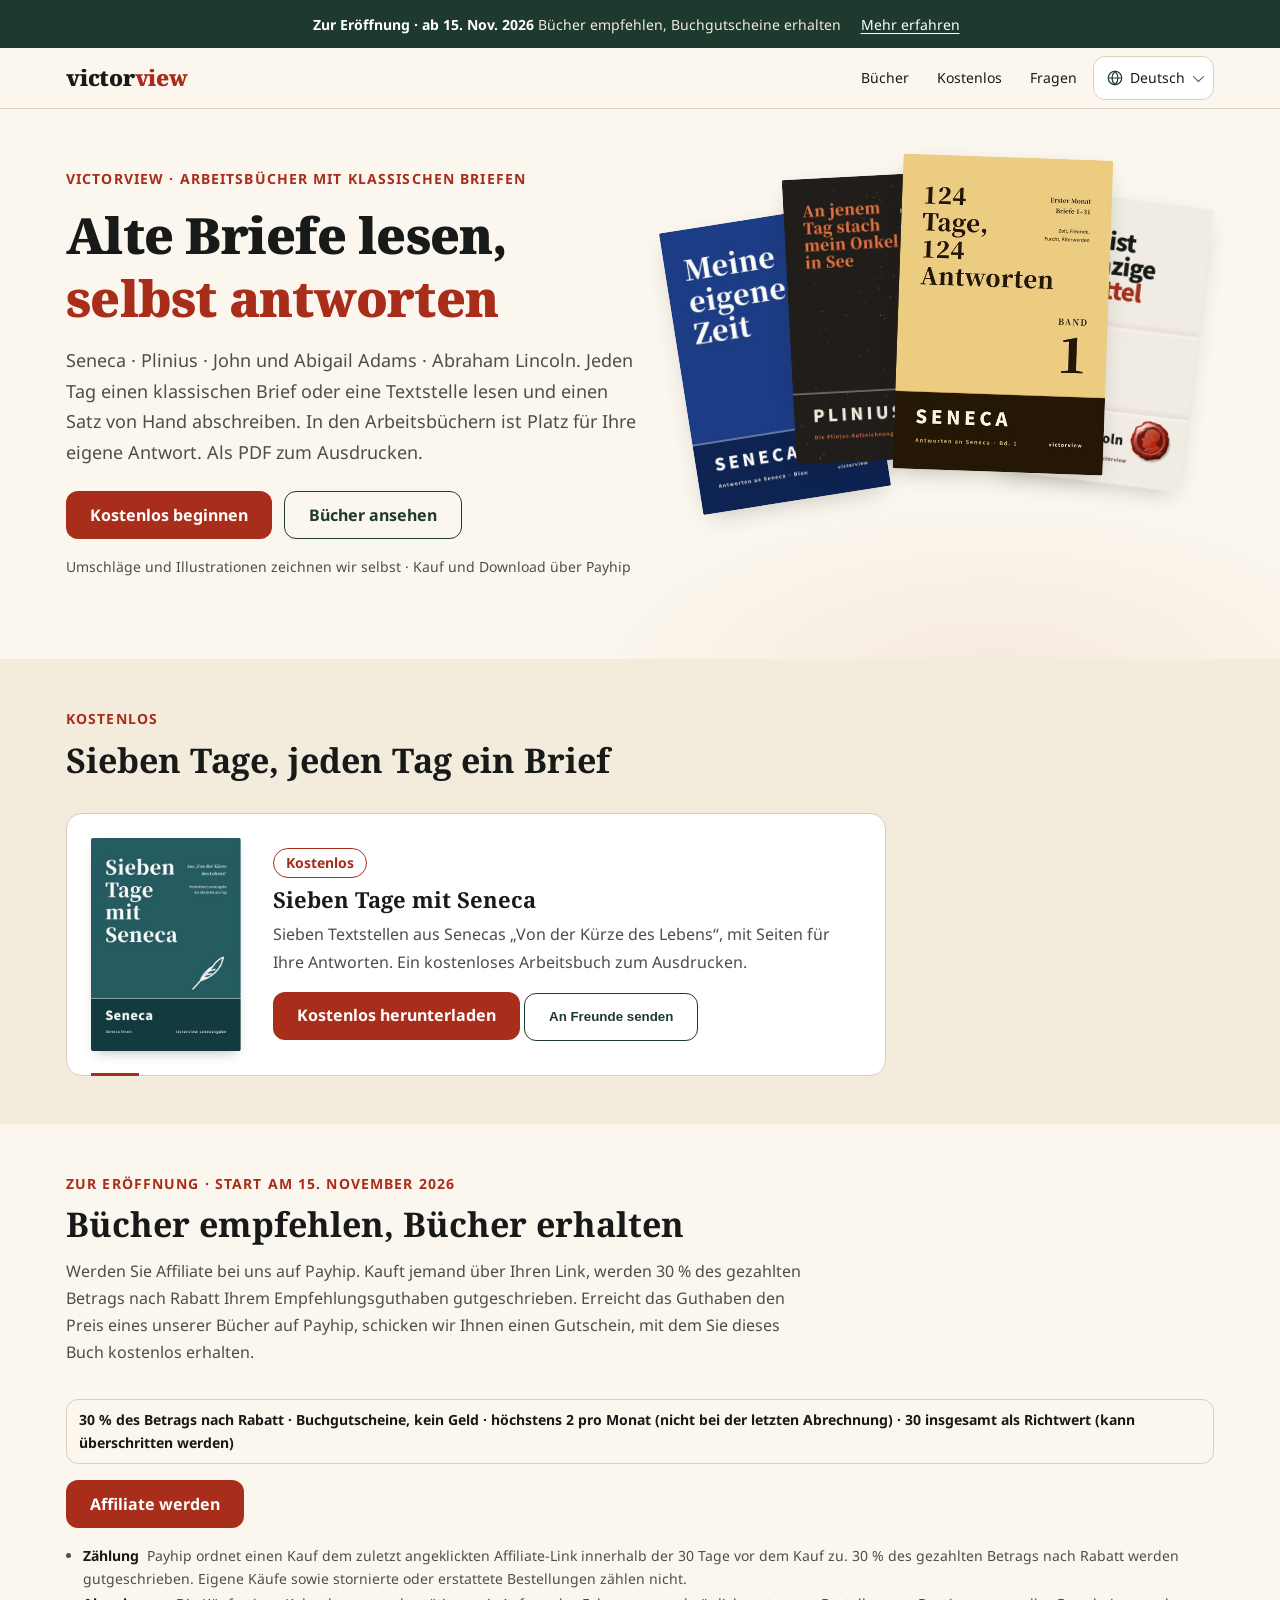
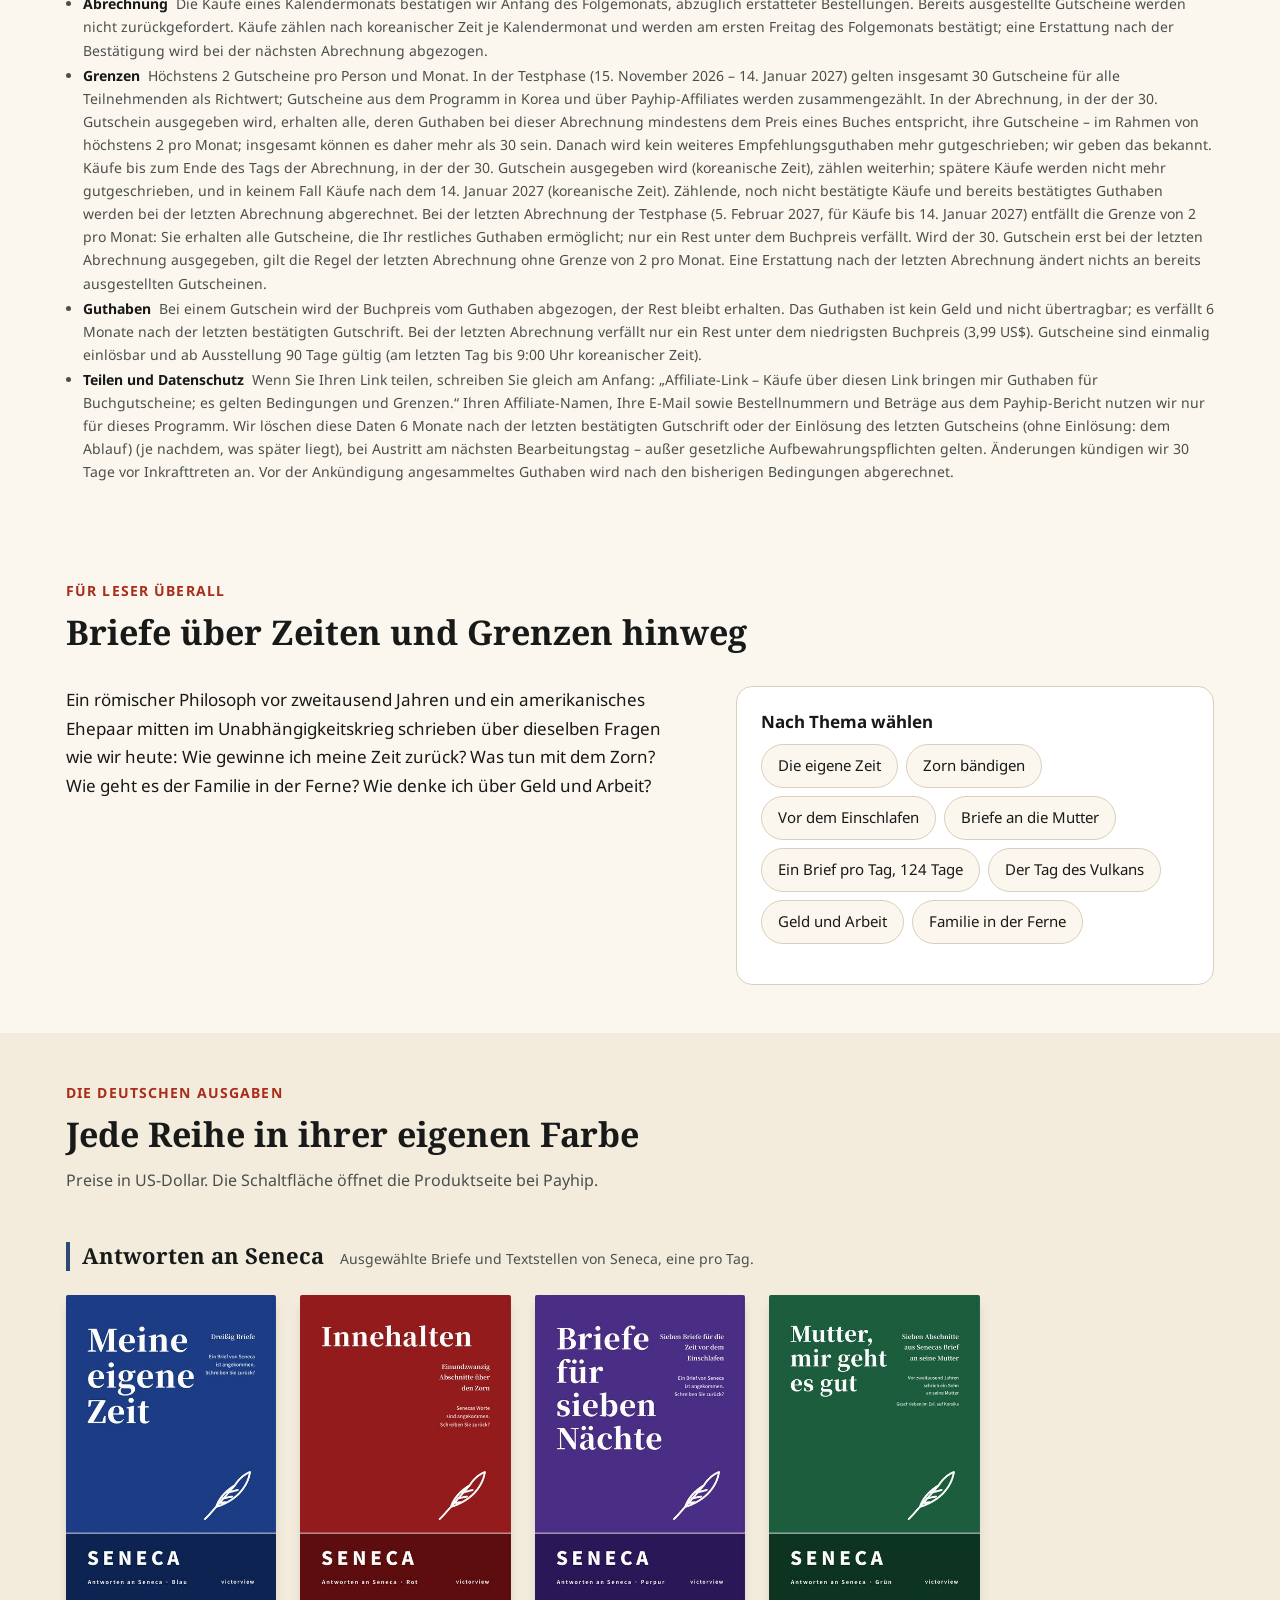
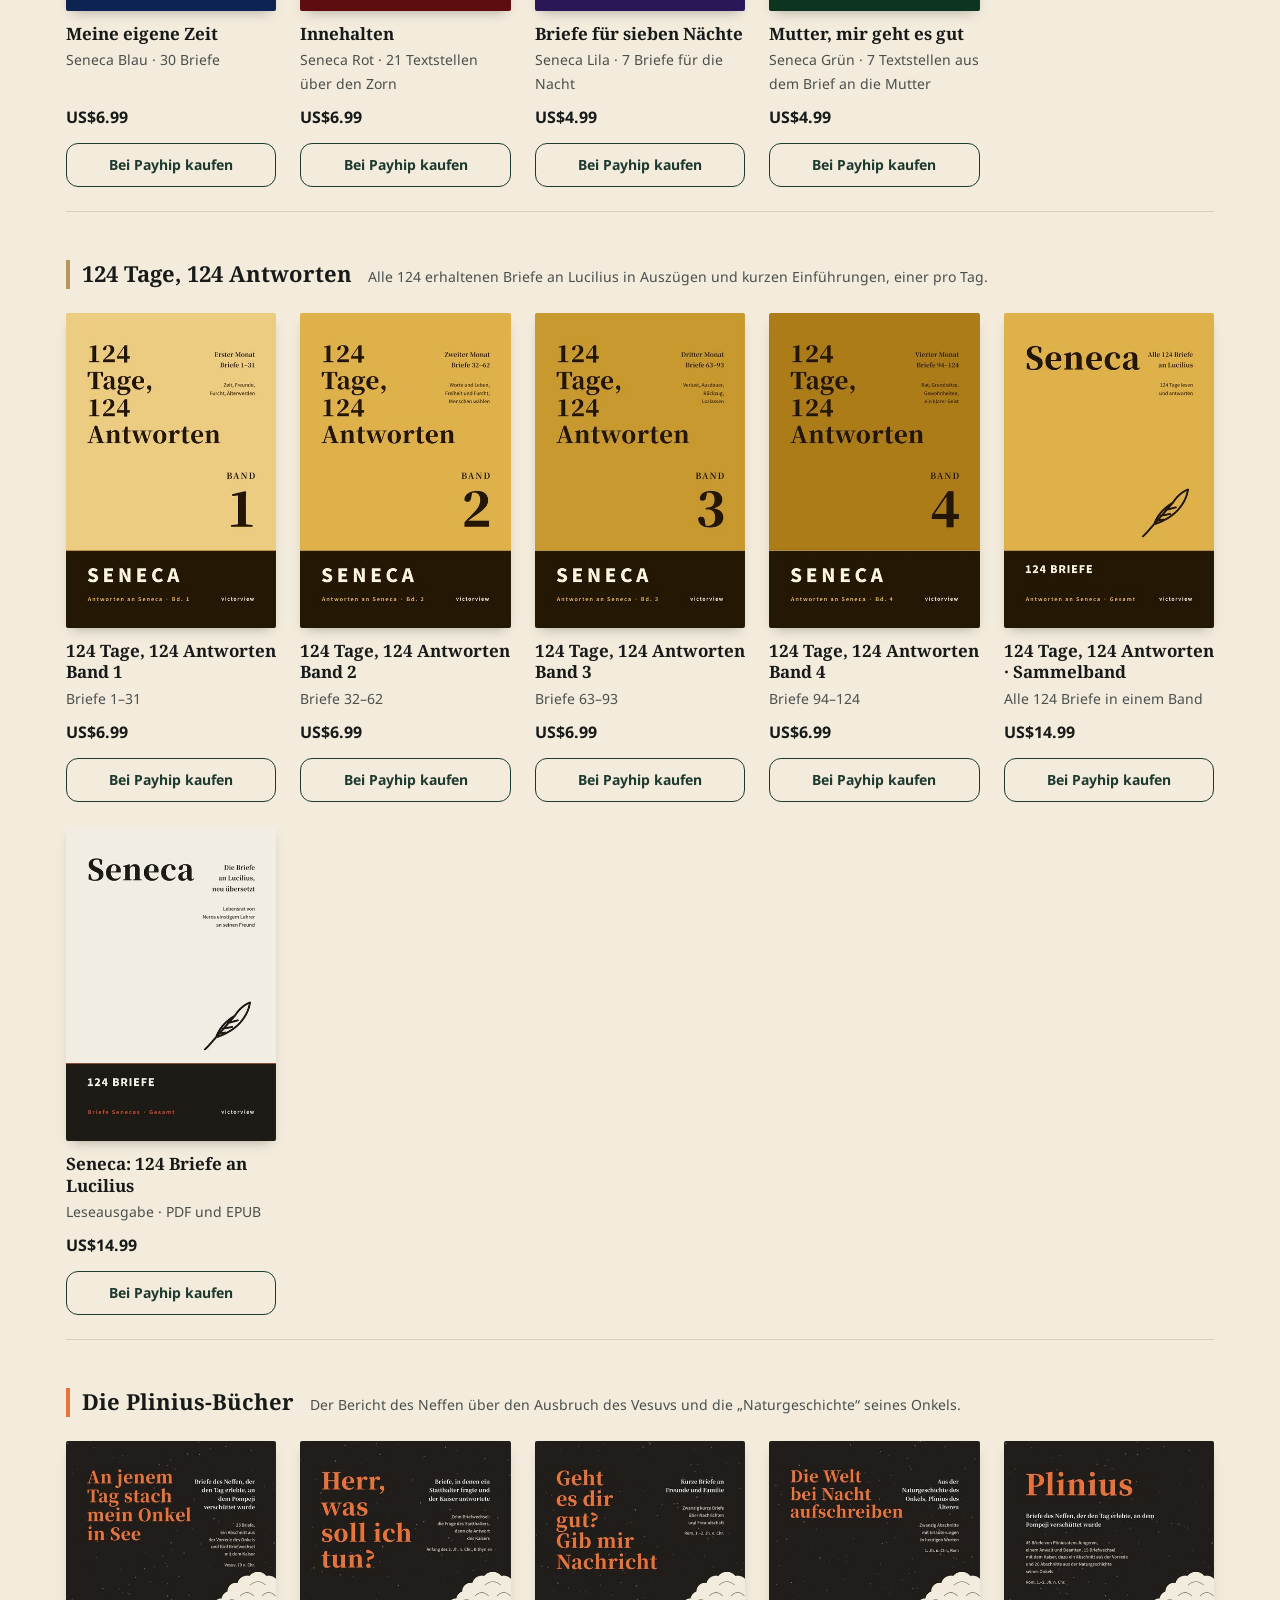
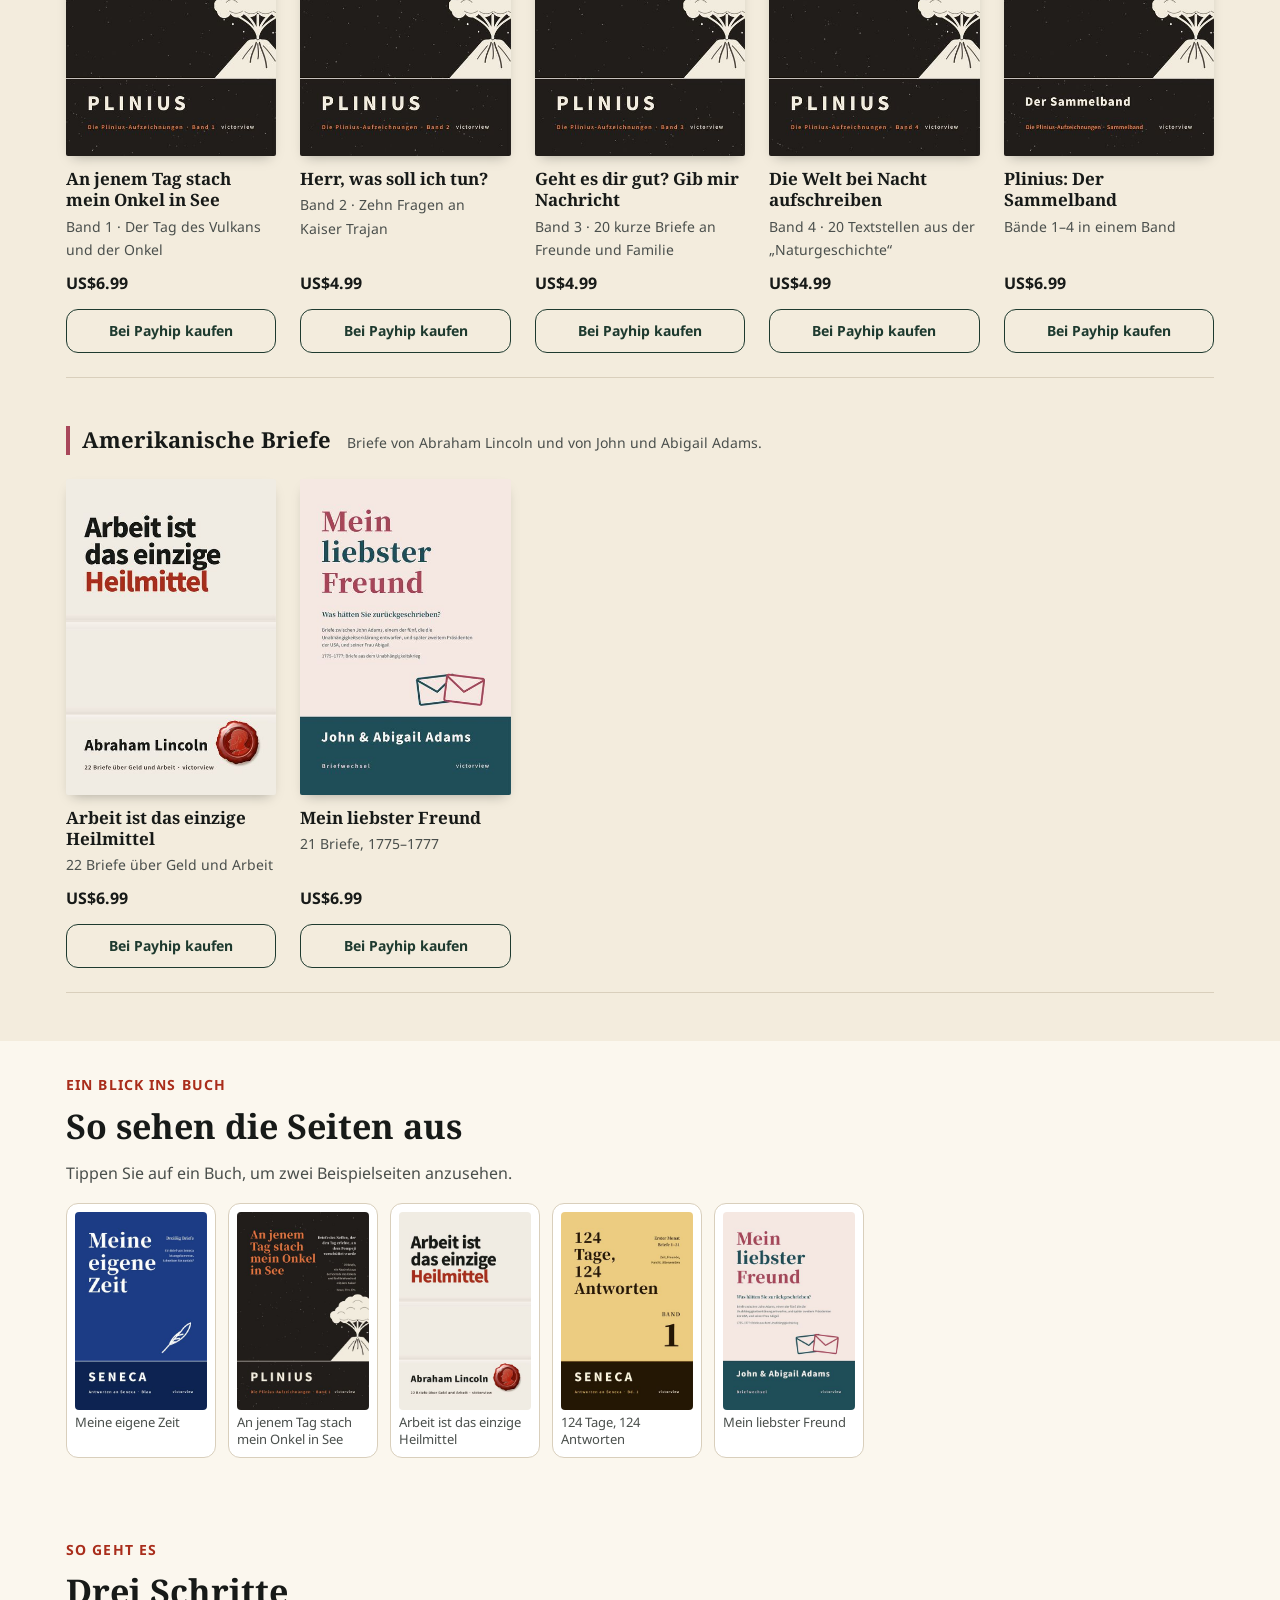
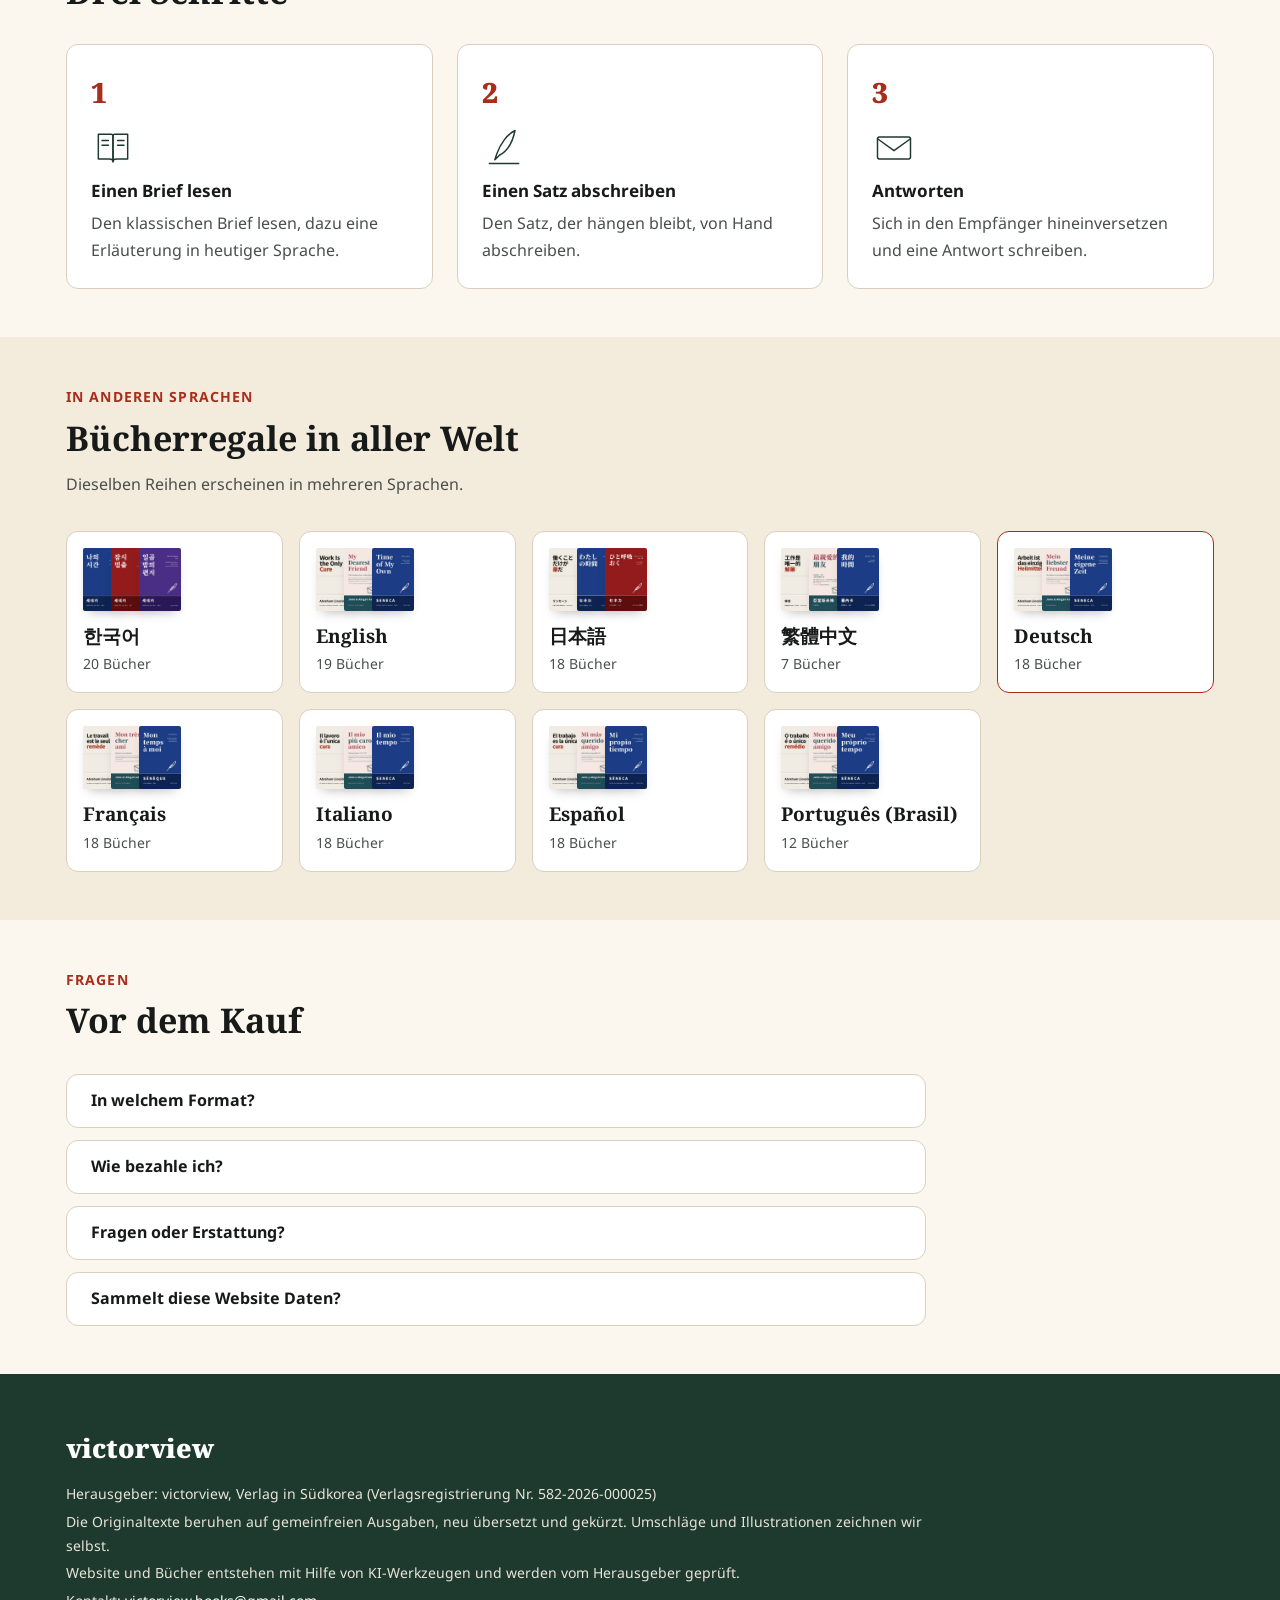
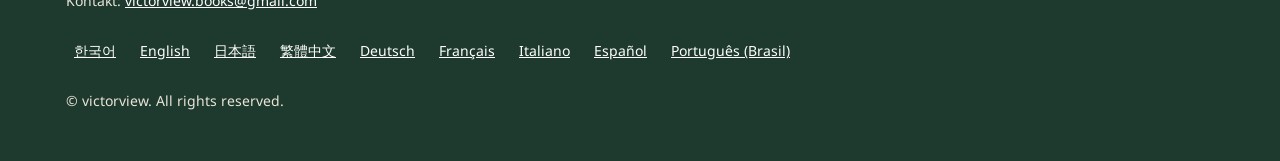
==== de/index.html @ f62a2651 "Codex 4차 지적 반영: 적립 중단일을 30장째 발급 정산일로 명시, 어떤 경우에도 2027-01-14 이후 구매 미적립, 미확정 구매는 마지막 정산에서 정리, 마지막 정산 뒤" ====
<!doctype html>
<html lang="de">
<head>
<meta charset="utf-8">
<meta name="viewport" content="width=device-width, initial-scale=1">
<link rel="icon" href="../favicon.ico" sizes="any">
<link rel="icon" type="image/png" sizes="32x32" href="../assets/icons/seal-32.png">
<link rel="apple-touch-icon" href="../assets/icons/apple-touch-icon.png">
<title>victorview · Klassische Briefe lesen und beantworten</title>
<meta name="description" content="Arbeitsbücher auf Deutsch: Briefe von Seneca · Plinius · John und Abigail Adams · Abraham Lincoln lesen und selbst antworten. PDF zum Ausdrucken.">

<meta property="og:type" content="website">
<meta property="og:title" content="victorview · Klassische Briefe lesen und beantworten">
<meta property="og:description" content="Arbeitsbücher auf Deutsch: Briefe von Seneca · Plinius · John und Abigail Adams · Abraham Lincoln lesen und selbst antworten. PDF zum Ausdrucken.">
<meta property="og:image" content="https://victorview.netlify.app/covers/de/blue.jpg">
<meta property="og:url" content="https://victorview.netlify.app/de/">
<link rel="canonical" href="https://victorview.netlify.app/de/">
<link rel="alternate" hreflang="ko" href="https://victorview.netlify.app/">
<link rel="alternate" hreflang="en" href="https://victorview.netlify.app/english.html">
<link rel="alternate" hreflang="ja" href="https://victorview.netlify.app/ja/">
<link rel="alternate" hreflang="zh-TW" href="https://victorview.netlify.app/zh-tw/">
<link rel="alternate" hreflang="de" href="https://victorview.netlify.app/de/">
<link rel="alternate" hreflang="fr" href="https://victorview.netlify.app/fr/">
<link rel="alternate" hreflang="it" href="https://victorview.netlify.app/it/">
<link rel="alternate" hreflang="es" href="https://victorview.netlify.app/es/">
<link rel="alternate" hreflang="pt-BR" href="https://victorview.netlify.app/pt-br/">
<link rel="alternate" hreflang="x-default" href="https://victorview.netlify.app/english.html">
<link rel="preconnect" href="https://fonts.googleapis.com">
<link rel="preconnect" href="https://fonts.gstatic.com" crossorigin>
<link rel="stylesheet" href="https://fonts.googleapis.com/css2?family=Noto+Sans:wght@400;500;700&family=Noto+Serif:wght@500;700;900&display=swap">
<link rel="stylesheet" href="../assets/global.css">
<link rel="stylesheet" href="../assets/lang.css">
<link rel="stylesheet" href="../assets/referral.css">

</head>
<body class="no-js">
<a class="skip" href="#top">Zum Inhalt</a>
<div class="ref-band" role="region" aria-label="Zur Eröffnung · ab 15. Nov. 2026"><div class="wrap"><span><b>Zur Eröffnung · ab 15. Nov. 2026</b> Bücher empfehlen, Buchgutscheine erhalten</span><a href="#ref">Mehr erfahren</a></div></div>
<header class="site"><div class="wrap">
  <a class="logo" href="./">victor<i>view</i></a>
  <nav aria-label="menu"><a href="#books" class="hide-sm">Bücher</a><a href="#free" class="hide-sm">Kostenlos</a><a href="#faq" class="hide-sm">Fragen</a><details class="lang-pick"><summary aria-label="Sprache: Deutsch"><svg viewBox="0 0 24 24" aria-hidden="true"><circle cx="12" cy="12" r="9"/><path d="M3 12 H21 M12 3 C9 6 8 9 8 12 C8 15 9 18 12 21 C15 18 16 15 16 12 C16 9 15 6 12 3 Z"/></svg><span>Deutsch</span></summary><ul><li><a href="../" hreflang="ko" lang="ko">한국어</a></li><li><a href="../english.html" hreflang="en" lang="en">English</a></li><li><a href="../ja/" hreflang="ja" lang="ja">日本語</a></li><li><a href="../zh-tw/" hreflang="zh-TW" lang="zh-TW">繁體中文</a></li><li><a href="../de/" hreflang="de" lang="de" aria-current="true">Deutsch</a></li><li><a href="../fr/" hreflang="fr" lang="fr">Français</a></li><li><a href="../it/" hreflang="it" lang="it">Italiano</a></li><li><a href="../es/" hreflang="es" lang="es">Español</a></li><li><a href="../pt-br/" hreflang="pt-BR" lang="pt-BR">Português (Brasil)</a></li></ul></details></nav>
</div></header>
<main id="top">
<section class="hero"><div class="wrap">
  <div class="reveal">
    <span class="kicker">VICTORVIEW · ARBEITSBÜCHER MIT KLASSISCHEN BRIEFEN</span>
    <h1>Alte Briefe lesen,<br><em>selbst antworten</em></h1>
    <p class="lead">Seneca · Plinius · John und Abigail Adams · Abraham Lincoln. Jeden Tag einen klassischen Brief oder eine Textstelle lesen und einen Satz von Hand abschreiben. In den Arbeitsbüchern ist Platz für Ihre eigene Antwort. Als PDF zum Ausdrucken.</p>
    <div class="acts"><a class="btn" href="#free">Kostenlos beginnen</a><a class="btn ghost" href="#books">Bücher ansehen</a></div>
    <p class="note">Umschläge und Illustrationen zeichnen wir selbst · Kauf und Download über Payhip</p>
  </div>
  <div class="stack" aria-hidden="true"><img src="../covers/de/blue.jpg" alt="" width="400" height="600"><img src="../covers/de/pliny1.jpg" alt="" width="400" height="600"><img src="../covers/de/gold1.jpg" alt="" width="400" height="600" fetchpriority="high"><img src="../covers/de/lincoln.jpg" alt="" width="400" height="600"></div>
</div></section>
<section class="sec alt" id="free"><div class="wrap">
  <div class="sec-head reveal"><span class="kicker">KOSTENLOS</span><h2>Sieben Tage, jeden Tag ein Brief</h2></div>
  <div class="freebox reveal"><img src="../covers/de/free7.jpg" alt="Sieben Tage mit Seneca" width="400" height="600" loading="lazy"><div><span class="tag">Kostenlos</span><h3>Sieben Tage mit Seneca</h3><p>Sieben Textstellen aus Senecas „Von der Kürze des Lebens“, mit Seiten für Ihre Antworten. Ein kostenloses Arbeitsbuch zum Ausdrucken.</p><a class="btn" href="https://payhip.com/b/f6vB9" target="_blank" rel="noopener">Kostenlos herunterladen</a> <button class="btn ghost share-btn" type="button" data-url="https://victorview.netlify.app/de/#free" data-title="Sieben Tage mit Seneca" data-text="Sieben Textstellen von Seneca und jeden Tag eine Seite für Ihre Antwort – ein kostenloses Arbeitsbuch." data-done="Link kopiert" data-copy="Diesen Link kopieren">An Freunde senden</button></div></div>
</div></section>
<section class="sec ref-event" id="ref"><div class="wrap">
  <div class="sec-head reveal"><span class="kicker">ZUR ERÖFFNUNG · START AM 15. NOVEMBER 2026</span><h2>Bücher empfehlen, Bücher erhalten</h2><p>Werden Sie Affiliate bei uns auf Payhip. Kauft jemand über Ihren Link, werden 30 % des gezahlten Betrags nach Rabatt Ihrem Empfehlungsguthaben gutgeschrieben. Erreicht das Guthaben den Preis eines unserer Bücher auf Payhip, schicken wir Ihnen einen Gutschein, mit dem Sie dieses Buch kostenlos erhalten.</p></div>
  <p class="ref-key reveal">30 % des Betrags nach Rabatt · Buchgutscheine, kein Geld · höchstens 2 pro Monat (nicht bei der letzten Abrechnung) · 30 insgesamt als Richtwert (kann überschritten werden)</p>
  <div class="ref-acts reveal"><a class="btn" href="https://payhip.com/auth/register/af6adc4852bcb3a" target="_blank" rel="noopener">Affiliate werden</a></div>
  <ul class="ref-fine reveal"><li><b>Zählung</b> Payhip ordnet einen Kauf dem zuletzt angeklickten Affiliate-Link innerhalb der 30 Tage vor dem Kauf zu. 30 % des gezahlten Betrags nach Rabatt werden gutgeschrieben. Eigene Käufe sowie stornierte oder erstattete Bestellungen zählen nicht.</li><li><b>Abrechnung</b> Die Käufe eines Kalendermonats bestätigen wir Anfang des Folgemonats, abzüglich erstatteter Bestellungen. Bereits ausgestellte Gutscheine werden nicht zurückgefordert. Käufe zählen nach koreanischer Zeit je Kalendermonat und werden am ersten Freitag des Folgemonats bestätigt; eine Erstattung nach der Bestätigung wird bei der nächsten Abrechnung abgezogen.</li><li><b>Grenzen</b> Höchstens 2 Gutscheine pro Person und Monat. In der Testphase (15. November 2026 – 14. Januar 2027) gelten insgesamt 30 Gutscheine für alle Teilnehmenden als Richtwert; Gutscheine aus dem Programm in Korea und über Payhip-Affiliates werden zusammengezählt. In der Abrechnung, in der der 30. Gutschein ausgegeben wird, erhalten alle, deren Guthaben bei dieser Abrechnung mindestens dem Preis eines Buches entspricht, ihre Gutscheine – im Rahmen von höchstens 2 pro Monat; insgesamt können es daher mehr als 30 sein. Danach wird kein weiteres Empfehlungsguthaben mehr gutgeschrieben; wir geben das bekannt. Käufe bis zum Ende des Tags der Abrechnung, in der der 30. Gutschein ausgegeben wird (koreanische Zeit), zählen weiterhin; spätere Käufe werden nicht mehr gutgeschrieben, und in keinem Fall Käufe nach dem 14. Januar 2027 (koreanische Zeit). Zählende, noch nicht bestätigte Käufe und bereits bestätigtes Guthaben werden bei der letzten Abrechnung abgerechnet. Bei der letzten Abrechnung der Testphase (5. Februar 2027, für Käufe bis 14. Januar 2027) entfällt die Grenze von 2 pro Monat: Sie erhalten alle Gutscheine, die Ihr restliches Guthaben ermöglicht; nur ein Rest unter dem Buchpreis verfällt. Wird der 30. Gutschein erst bei der letzten Abrechnung ausgegeben, gilt die Regel der letzten Abrechnung ohne Grenze von 2 pro Monat. Eine Erstattung nach der letzten Abrechnung ändert nichts an bereits ausgestellten Gutscheinen.</li><li><b>Guthaben</b> Bei einem Gutschein wird der Buchpreis vom Guthaben abgezogen, der Rest bleibt erhalten. Das Guthaben ist kein Geld und nicht übertragbar; es verfällt 6 Monate nach der letzten bestätigten Gutschrift. Bei der letzten Abrechnung verfällt nur ein Rest unter dem niedrigsten Buchpreis (3,99 US$). Gutscheine sind einmalig einlösbar und ab Ausstellung 90 Tage gültig (am letzten Tag bis 9:00 Uhr koreanischer Zeit).</li><li><b>Teilen und Datenschutz</b> Wenn Sie Ihren Link teilen, schreiben Sie gleich am Anfang: „Affiliate-Link – Käufe über diesen Link bringen mir Guthaben für Buchgutscheine; es gelten Bedingungen und Grenzen.“ Ihren Affiliate-Namen, Ihre E-Mail sowie Bestellnummern und Beträge aus dem Payhip-Bericht nutzen wir nur für dieses Programm. Wir löschen diese Daten 6 Monate nach der letzten bestätigten Gutschrift oder der Einlösung des letzten Gutscheins (ohne Einlösung: dem Ablauf) (je nachdem, was später liegt), bei Austritt am nächsten Bearbeitungstag – außer gesetzliche Aufbewahrungspflichten gelten. Änderungen kündigen wir 30 Tage vor Inkrafttreten an. Vor der Ankündigung angesammeltes Guthaben wird nach den bisherigen Bedingungen abgerechnet.</li></ul>
</div></section>
<section class="sec" id="bond"><div class="wrap">
  <div class="sec-head reveal"><span class="kicker">FÜR LESER ÜBERALL</span><h2>Briefe über Zeiten und Grenzen hinweg</h2></div>
  <div class="bond"><div class="txt reveal"><p>Ein römischer Philosoph vor zweitausend Jahren und ein amerikanisches Ehepaar mitten im Unabhängigkeitskrieg schrieben über dieselben Fragen wie wir heute: Wie gewinne ich meine Zeit zurück? Was tun mit dem Zorn? Wie geht es der Familie in der Ferne? Wie denke ich über Geld und Arbeit?</p></div><div class="themes-box reveal"><h3>Nach Thema wählen</h3><ul class="themes"><li><a href="#b-blue">Die eigene Zeit</a></li><li><a href="#b-red">Zorn bändigen</a></li><li><a href="#b-purple">Vor dem Einschlafen</a></li><li><a href="#b-green">Briefe an die Mutter</a></li><li><a href="#b-goldall">Ein Brief pro Tag, 124 Tage</a></li><li><a href="#b-pliny1">Der Tag des Vulkans</a></li><li><a href="#b-lincoln">Geld und Arbeit</a></li><li><a href="#b-adams">Familie in der Ferne</a></li></ul></div></div>
</div></section>
<section class="sec alt" id="books"><div class="wrap">
  <div class="sec-head reveal"><span class="kicker">DIE DEUTSCHEN AUSGABEN</span><h2>Jede Reihe in ihrer eigenen Farbe</h2><p>Preise in US-Dollar. Die Schaltfläche öffnet die Produktseite bei Payhip.</p></div>
<div class="series" style="--band:#2E4A72"><div class="series-head reveal"><h3>Antworten an Seneca</h3><p>Ausgewählte Briefe und Textstellen von Seneca, eine pro Tag.</p></div><div class="shelf"><article class="card reveal" id="b-blue"><div class="cv"><img src="../covers/de/blue.jpg" alt="Meine eigene Zeit" width="400" height="600" loading="lazy" decoding="async"></div><h4>Meine eigene Zeit</h4><p class="sub">Seneca Blau · 30 Briefe</p><p class="price">US$6.99</p><a class="btn sm" href="https://payhip.com/b/IxTfl" target="_blank" rel="noopener">Bei Payhip kaufen</a></article><article class="card reveal" id="b-red"><div class="cv"><img src="../covers/de/red.jpg" alt="Innehalten" width="400" height="600" loading="lazy" decoding="async"></div><h4>Innehalten</h4><p class="sub">Seneca Rot · 21 Textstellen über den Zorn</p><p class="price">US$6.99</p><a class="btn sm" href="https://payhip.com/b/D7xFH" target="_blank" rel="noopener">Bei Payhip kaufen</a></article><article class="card reveal" id="b-purple"><div class="cv"><img src="../covers/de/purple.jpg" alt="Briefe für sieben Nächte" width="400" height="600" loading="lazy" decoding="async"></div><h4>Briefe für sieben Nächte</h4><p class="sub">Seneca Lila · 7 Briefe für die Nacht</p><p class="price">US$4.99</p><a class="btn sm" href="https://payhip.com/b/KGPQb" target="_blank" rel="noopener">Bei Payhip kaufen</a></article><article class="card reveal" id="b-green"><div class="cv"><img src="../covers/de/green.jpg" alt="Mutter, mir geht es gut" width="400" height="600" loading="lazy" decoding="async"></div><h4>Mutter, mir geht es gut</h4><p class="sub">Seneca Grün · 7 Textstellen aus dem Brief an die Mutter</p><p class="price">US$4.99</p><a class="btn sm" href="https://payhip.com/b/mHi5B" target="_blank" rel="noopener">Bei Payhip kaufen</a></article></div></div>
<div class="series" style="--band:#B8955A"><div class="series-head reveal"><h3>124 Tage, 124 Antworten</h3><p>Alle 124 erhaltenen Briefe an Lucilius in Auszügen und kurzen Einführungen, einer pro Tag.</p></div><div class="shelf"><article class="card reveal" id="b-gold1"><div class="cv"><img src="../covers/de/gold1.jpg" alt="124 Tage, 124 Antworten Band 1" width="400" height="600" loading="lazy" decoding="async"></div><h4>124 Tage, 124 Antworten Band 1</h4><p class="sub">Briefe 1–31</p><p class="price">US$6.99</p><a class="btn sm" href="https://payhip.com/b/GCdMS" target="_blank" rel="noopener">Bei Payhip kaufen</a></article><article class="card reveal" id="b-gold2"><div class="cv"><img src="../covers/de/gold2.jpg" alt="124 Tage, 124 Antworten Band 2" width="400" height="600" loading="lazy" decoding="async"></div><h4>124 Tage, 124 Antworten Band 2</h4><p class="sub">Briefe 32–62</p><p class="price">US$6.99</p><a class="btn sm" href="https://payhip.com/b/usBVG" target="_blank" rel="noopener">Bei Payhip kaufen</a></article><article class="card reveal" id="b-gold3"><div class="cv"><img src="../covers/de/gold3.jpg" alt="124 Tage, 124 Antworten Band 3" width="400" height="600" loading="lazy" decoding="async"></div><h4>124 Tage, 124 Antworten Band 3</h4><p class="sub">Briefe 63–93</p><p class="price">US$6.99</p><a class="btn sm" href="https://payhip.com/b/CXqp2" target="_blank" rel="noopener">Bei Payhip kaufen</a></article><article class="card reveal" id="b-gold4"><div class="cv"><img src="../covers/de/gold4.jpg" alt="124 Tage, 124 Antworten Band 4" width="400" height="600" loading="lazy" decoding="async"></div><h4>124 Tage, 124 Antworten Band 4</h4><p class="sub">Briefe 94–124</p><p class="price">US$6.99</p><a class="btn sm" href="https://payhip.com/b/oqgJQ" target="_blank" rel="noopener">Bei Payhip kaufen</a></article><article class="card reveal" id="b-goldall"><div class="cv"><img src="../covers/de/goldall.jpg" alt="124 Tage, 124 Antworten · Sammelband" width="400" height="600" loading="lazy" decoding="async"></div><h4>124 Tage, 124 Antworten · Sammelband</h4><p class="sub">Alle 124 Briefe in einem Band</p><p class="price">US$14.99</p><a class="btn sm" href="https://payhip.com/b/DA5Y6" target="_blank" rel="noopener">Bei Payhip kaufen</a></article><article class="card reveal" id="b-seneca124"><div class="cv"><img src="../covers/de/seneca124.jpg" alt="Seneca: 124 Briefe an Lucilius" width="400" height="600" loading="lazy" decoding="async"></div><h4>Seneca: 124 Briefe an Lucilius</h4><p class="sub">Leseausgabe · PDF und EPUB</p><p class="price">US$14.99</p><a class="btn sm" href="https://payhip.com/b/PklbG" target="_blank" rel="noopener">Bei Payhip kaufen</a></article></div></div>
<div class="series" style="--band:#E8743B"><div class="series-head reveal"><h3>Die Plinius-Bücher</h3><p>Der Bericht des Neffen über den Ausbruch des Vesuvs und die „Naturgeschichte“ seines Onkels.</p></div><div class="shelf"><article class="card reveal" id="b-pliny1"><div class="cv"><img src="../covers/de/pliny1.jpg" alt="An jenem Tag stach mein Onkel in See" width="400" height="600" loading="lazy" decoding="async"></div><h4>An jenem Tag stach mein Onkel in See</h4><p class="sub">Band 1 · Der Tag des Vulkans und der Onkel</p><p class="price">US$6.99</p><a class="btn sm" href="https://payhip.com/b/2kqPC" target="_blank" rel="noopener">Bei Payhip kaufen</a></article><article class="card reveal" id="b-pliny2"><div class="cv"><img src="../covers/de/pliny2.jpg" alt="Herr, was soll ich tun?" width="400" height="600" loading="lazy" decoding="async"></div><h4>Herr, was soll ich tun?</h4><p class="sub">Band 2 · Zehn Fragen an Kaiser Trajan</p><p class="price">US$4.99</p><a class="btn sm" href="https://payhip.com/b/swl0R" target="_blank" rel="noopener">Bei Payhip kaufen</a></article><article class="card reveal" id="b-pliny3"><div class="cv"><img src="../covers/de/pliny3.jpg" alt="Geht es dir gut? Gib mir Nachricht" width="400" height="600" loading="lazy" decoding="async"></div><h4>Geht es dir gut? Gib mir Nachricht</h4><p class="sub">Band 3 · 20 kurze Briefe an Freunde und Familie</p><p class="price">US$4.99</p><a class="btn sm" href="https://payhip.com/b/5x1wS" target="_blank" rel="noopener">Bei Payhip kaufen</a></article><article class="card reveal" id="b-pliny4"><div class="cv"><img src="../covers/de/pliny4.jpg" alt="Die Welt bei Nacht aufschreiben" width="400" height="600" loading="lazy" decoding="async"></div><h4>Die Welt bei Nacht aufschreiben</h4><p class="sub">Band 4 · 20 Textstellen aus der „Naturgeschichte“</p><p class="price">US$4.99</p><a class="btn sm" href="https://payhip.com/b/0qjpM" target="_blank" rel="noopener">Bei Payhip kaufen</a></article><article class="card reveal" id="b-plinyall"><div class="cv"><img src="../covers/de/plinyall.jpg" alt="Plinius: Der Sammelband" width="400" height="600" loading="lazy" decoding="async"></div><h4>Plinius: Der Sammelband</h4><p class="sub">Bände 1–4 in einem Band</p><p class="price">US$6.99</p><a class="btn sm" href="https://payhip.com/b/52kOV" target="_blank" rel="noopener">Bei Payhip kaufen</a></article></div></div>
<div class="series" style="--band:#A8475A"><div class="series-head reveal"><h3>Amerikanische Briefe</h3><p>Briefe von Abraham Lincoln und von John und Abigail Adams.</p></div><div class="shelf"><article class="card reveal" id="b-lincoln"><div class="cv"><img src="../covers/de/lincoln.jpg" alt="Arbeit ist das einzige Heilmittel" width="400" height="600" loading="lazy" decoding="async"></div><h4>Arbeit ist das einzige Heilmittel</h4><p class="sub">22 Briefe über Geld und Arbeit</p><p class="price">US$6.99</p><a class="btn sm" href="https://payhip.com/b/yHBNU" target="_blank" rel="noopener">Bei Payhip kaufen</a></article><article class="card reveal" id="b-adams"><div class="cv"><img src="../covers/de/adams.jpg" alt="Mein liebster Freund" width="400" height="600" loading="lazy" decoding="async"></div><h4>Mein liebster Freund</h4><p class="sub">21 Briefe, 1775–1777</p><p class="price">US$6.99</p><a class="btn sm" href="https://payhip.com/b/oJc1A" target="_blank" rel="noopener">Bei Payhip kaufen</a></article></div></div>
</div></section>
<section class="sec" id="peek"><div class="wrap"><div class="sec-head reveal"><span class="kicker">EIN BLICK INS BUCH</span><h2>So sehen die Seiten aus</h2><p>Tippen Sie auf ein Buch, um zwei Beispielseiten anzusehen.</p></div><div class="peek n5"><figure tabindex="0" role="button" data-pages="covers/preview/de-blue-1.jpg|covers/preview/de-blue-2.jpg" aria-label="Meine eigene Zeit · Beispielseiten ansehen"><img src="../covers/de/blue.jpg" alt="Meine eigene Zeit" width="400" height="600" loading="lazy" decoding="async"><figcaption>Meine eigene Zeit</figcaption></figure><figure tabindex="0" role="button" data-pages="covers/preview/de-pliny1-1.jpg|covers/preview/de-pliny1-2.jpg" aria-label="An jenem Tag stach mein Onkel in See · Beispielseiten ansehen"><img src="../covers/de/pliny1.jpg" alt="An jenem Tag stach mein Onkel in See" width="400" height="600" loading="lazy" decoding="async"><figcaption>An jenem Tag stach mein Onkel in See</figcaption></figure><figure tabindex="0" role="button" data-pages="covers/preview/de-lincoln-1.jpg|covers/preview/de-lincoln-2.jpg" aria-label="Arbeit ist das einzige Heilmittel · Beispielseiten ansehen"><img src="../covers/de/lincoln.jpg" alt="Arbeit ist das einzige Heilmittel" width="400" height="600" loading="lazy" decoding="async"><figcaption>Arbeit ist das einzige Heilmittel</figcaption></figure><figure tabindex="0" role="button" data-pages="covers/preview/de-gold1-1.jpg|covers/preview/de-gold1-2.jpg" aria-label="124 Tage, 124 Antworten · Beispielseiten ansehen"><img src="../covers/de/gold1.jpg" alt="124 Tage, 124 Antworten" width="400" height="600" loading="lazy" decoding="async"><figcaption>124 Tage, 124 Antworten</figcaption></figure><figure tabindex="0" role="button" data-pages="covers/preview/de-adams-1.jpg|covers/preview/de-adams-2.jpg" aria-label="Mein liebster Freund · Beispielseiten ansehen"><img src="../covers/de/adams.jpg" alt="Mein liebster Freund" width="400" height="600" loading="lazy" decoding="async"><figcaption>Mein liebster Freund</figcaption></figure></div></div></section>
<section class="sec" id="how"><div class="wrap"><div class="sec-head reveal"><span class="kicker">SO GEHT ES</span><h2>Drei Schritte</h2></div><ol class="steps"><li class="reveal"><svg viewBox="0 0 48 48" aria-hidden="true"><path d="M8 10 H22 C24 10 24 12 24 12 V40 C24 38 22 37 20 37 H8 Z"/><path d="M40 10 H26 C24 10 24 12 24 12 V40 C24 38 26 37 28 37 H40 Z"/><path d="M12 17 H19 M12 22 H19 M29 17 H36 M29 22 H36"/></svg><b>Einen Brief lesen</b><span>Den klassischen Brief lesen, dazu eine Erläuterung in heutiger Sprache.</span></li><li class="reveal"><svg viewBox="0 0 48 48" aria-hidden="true"><path d="M36 6 C28 10 20 20 16 32 L14 38 L19 33 C27 29 33 21 36 6 Z"/><path d="M8 42 H40"/></svg><b>Einen Satz abschreiben</b><span>Den Satz, der hängen bleibt, von Hand abschreiben.</span></li><li class="reveal"><svg viewBox="0 0 48 48" aria-hidden="true"><rect x="6" y="13" width="36" height="24" rx="2"/><path d="M6 15 L24 28 L42 15"/></svg><b>Antworten</b><span>Sich in den Empfänger hineinversetzen und eine Antwort schreiben.</span></li></ol></div></section>
<section class="sec alt" id="world"><div class="wrap"><div class="sec-head reveal"><span class="kicker">IN ANDEREN SPRACHEN</span><h2>Bücherregale in aller Welt</h2><p>Dieselben Reihen erscheinen in mehreren Sprachen.</p></div><ul class="world"><li><a href="../" hreflang="ko"><span class="thumbs"><img src="../covers/ko/01.jpg" alt="" width="42" height="63" loading="lazy" decoding="async"><img src="../covers/ko/02.jpg" alt="" width="42" height="63" loading="lazy" decoding="async"><img src="../covers/ko/03.jpg" alt="" width="42" height="63" loading="lazy" decoding="async"></span><b lang="ko">한국어</b><span>20 Bücher</span></a></li><li><a href="../english.html" hreflang="en"><span class="thumbs"><img src="../covers/en/lincoln.jpg" alt="" width="42" height="63" loading="lazy" decoding="async"><img src="../covers/en/adams.jpg" alt="" width="42" height="63" loading="lazy" decoding="async"><img src="../covers/en/blue.jpg" alt="" width="42" height="63" loading="lazy" decoding="async"></span><b lang="en">English</b><span>19 Bücher</span></a></li><li><a href="../ja/" hreflang="ja"><span class="thumbs"><img src="../covers/ja/lincoln.jpg" alt="" width="42" height="63" loading="lazy" decoding="async"><img src="../covers/ja/blue.jpg" alt="" width="42" height="63" loading="lazy" decoding="async"><img src="../covers/ja/red.jpg" alt="" width="42" height="63" loading="lazy" decoding="async"></span><b lang="ja">日本語</b><span>18 Bücher</span></a></li><li><a href="../zh-tw/" hreflang="zh-TW"><span class="thumbs"><img src="../covers/zh/lincoln.jpg" alt="" width="42" height="63" loading="lazy" decoding="async"><img src="../covers/zh/adams.jpg" alt="" width="42" height="63" loading="lazy" decoding="async"><img src="../covers/zh/blue.jpg" alt="" width="42" height="63" loading="lazy" decoding="async"></span><b lang="zh-TW">繁體中文</b><span>7 Bücher</span></a></li><li><a href="../de/" hreflang="de" aria-current="page"><span class="thumbs"><img src="../covers/de/lincoln.jpg" alt="" width="42" height="63" loading="lazy" decoding="async"><img src="../covers/de/adams.jpg" alt="" width="42" height="63" loading="lazy" decoding="async"><img src="../covers/de/blue.jpg" alt="" width="42" height="63" loading="lazy" decoding="async"></span><b lang="de">Deutsch</b><span>18 Bücher</span></a></li><li><a href="../fr/" hreflang="fr"><span class="thumbs"><img src="../covers/fr/lincoln.jpg" alt="" width="42" height="63" loading="lazy" decoding="async"><img src="../covers/fr/adams.jpg" alt="" width="42" height="63" loading="lazy" decoding="async"><img src="../covers/fr/blue.jpg" alt="" width="42" height="63" loading="lazy" decoding="async"></span><b lang="fr">Français</b><span>18 Bücher</span></a></li><li><a href="../it/" hreflang="it"><span class="thumbs"><img src="../covers/it/lincoln.jpg" alt="" width="42" height="63" loading="lazy" decoding="async"><img src="../covers/it/adams.jpg" alt="" width="42" height="63" loading="lazy" decoding="async"><img src="../covers/it/blue.jpg" alt="" width="42" height="63" loading="lazy" decoding="async"></span><b lang="it">Italiano</b><span>18 Bücher</span></a></li><li><a href="../es/" hreflang="es"><span class="thumbs"><img src="../covers/es/lincoln.jpg" alt="" width="42" height="63" loading="lazy" decoding="async"><img src="../covers/es/adams.jpg" alt="" width="42" height="63" loading="lazy" decoding="async"><img src="../covers/es/blue.jpg" alt="" width="42" height="63" loading="lazy" decoding="async"></span><b lang="es">Español</b><span>18 Bücher</span></a></li><li><a href="../pt-br/" hreflang="pt-BR"><span class="thumbs"><img src="../covers/pt/lincoln.jpg" alt="" width="42" height="63" loading="lazy" decoding="async"><img src="../covers/pt/adams.jpg" alt="" width="42" height="63" loading="lazy" decoding="async"><img src="../covers/pt/blue.jpg" alt="" width="42" height="63" loading="lazy" decoding="async"></span><b lang="pt-BR">Português (Brasil)</b><span>12 Bücher</span></a></li></ul></div></section>
<section class="sec faq" id="faq"><div class="wrap"><div class="sec-head reveal"><span class="kicker">FRAGEN</span><h2>Vor dem Kauf</h2></div><details><summary>In welchem Format?</summary><p>PDF zum Ausdrucken (A4 und US Letter). Manche Bücher enthalten zusätzlich eine Leseausgabe oder ein EPUB – siehe die jeweilige Produktseite.</p></details><details><summary>Wie bezahle ich?</summary><p>Kauf und Download laufen über Payhip. Die Preise sind in US-Dollar angegeben.</p></details><details><summary>Fragen oder Erstattung?</summary><p>Schreiben Sie an <a href="mailto:victorview.books@gmail.com">victorview.books@gmail.com</a>. Bitte lesen Sie vor dem Kauf die Erstattungsregeln auf der Produktseite.</p></details><details><summary>Sammelt diese Website Daten?</summary><p>Auf dieser Website gibt es keine Registrierung, keine Zahlung und keine Formulare, auch keine Analyse- oder Werbe-Cookies. Die Website wird über Netlify ausgeliefert, die Schriften kommen von Google Fonts.</p></details></div></section>
</main>
<footer><div class="wrap">
  <p class="flogo">victorview</p>
  <p>Herausgeber: victorview, Verlag in Südkorea (Verlagsregistrierung Nr. 582-2026-000025)</p><p>Die Originaltexte beruhen auf gemeinfreien Ausgaben, neu übersetzt und gekürzt. Umschläge und Illustrationen zeichnen wir selbst.</p><p>Website und Bücher entstehen mit Hilfe von KI-Werkzeugen und werden vom Herausgeber geprüft.</p>
  <p>Kontakt: <a href="mailto:victorview.books@gmail.com">victorview.books@gmail.com</a></p>
  <ul class="langs"><li><a href="../" hreflang="ko" lang="ko">한국어</a></li><li><a href="../english.html" hreflang="en" lang="en">English</a></li><li><a href="../ja/" hreflang="ja" lang="ja">日本語</a></li><li><a href="../zh-tw/" hreflang="zh-TW" lang="zh-TW">繁體中文</a></li><li><a href="../de/" hreflang="de" lang="de">Deutsch</a></li><li><a href="../fr/" hreflang="fr" lang="fr">Français</a></li><li><a href="../it/" hreflang="it" lang="it">Italiano</a></li><li><a href="../es/" hreflang="es" lang="es">Español</a></li><li><a href="../pt-br/" hreflang="pt-BR" lang="pt-BR">Português (Brasil)</a></li></ul>
  <p>© victorview. All rights reserved.</p>
</div></footer>
<script src="../assets/lang.js" defer></script>
<script src="../assets/share.js" defer></script>
<script src="../assets/jump.js" defer></script>
<script src="../assets/zoom.js" defer></script>
<script src="../assets/celebrate.js" defer></script>
<script>
(function () {
  document.body.classList.remove('no-js');
  var els = [].slice.call(document.querySelectorAll('.reveal'));
  if (!('IntersectionObserver' in window) || window.matchMedia('(prefers-reduced-motion: reduce)').matches) { els.forEach(function (el) { el.classList.add('in'); }); return; }
  var io = new IntersectionObserver(function (es) { es.forEach(function (e) { if (e.isIntersecting) { e.target.classList.add('in'); io.unobserve(e.target); } }); }, { rootMargin: '0px 0px -8% 0px' });
  els.forEach(function (el) { io.observe(el); });
})();
</script>
</body>
</html>
---- assets/global.css ----
/* victorview 다국어 쪽 공통 (2026-10-29) — 한글 쪽과 같은 디자인실 변수, 검이불루 화이불치 + 다홍 한 점 */
:root {
  --paper: #FBF7EE; --paper-2: #F3ECDD; --ink: #171A18; --ink-2: #4A4F4C; --line: #D9CFBC;
  --dahong: #A92D1B; --dahong-press: #8E2416; --green: #1E3A2F; --on-dahong: #FFFFFF;
  --font-sans: "Noto Sans", "Helvetica Neue", Arial, sans-serif;
  --font-serif: "Noto Serif", Georgia, serif;
  --fs-small: 14px; --fs-body: 16px; --fs-lead: 18px; --fs-h3: 20px; --fs-h2: 26px; --fs-h1: 34px;
  --lh-body: 1.7; --lh-head: 1.25;
  --s-1: 4px; --s-2: 8px; --s-3: 12px; --s-4: 16px; --s-5: 24px; --s-6: 32px; --s-7: 48px; --s-8: 72px;
  --r: 12px; --r-lg: 16px; --r-pill: 999px; --r-book: 2px;
  --shadow-book: 0 6px 12px -6px rgba(23, 26, 24, .35);
  --shadow-layer: 0 8px 24px -8px rgba(23, 26, 24, .25);
  color-scheme: light;
}
@media (min-width: 900px) { :root { --fs-h1: 50px; --fs-h2: 34px; --fs-h3: 22px; } }
* { box-sizing: border-box; }
html { scroll-behavior: smooth; }
@media (prefers-reduced-motion: reduce) { html { scroll-behavior: auto; } }
body { margin: 0; background: var(--paper); color: var(--ink); font-family: var(--font-sans); font-size: var(--fs-body); line-height: var(--lh-body); overflow-wrap: break-word; }
:lang(ja) body, body:lang(ja), body:lang(zh-TW) { line-break: strict; }
h1, h2, h3, h4 { margin: 0; line-height: var(--lh-head); font-family: var(--font-serif); font-weight: 700; }
p { margin: 0; }
a { color: var(--green); }
:focus-visible { outline: 2px solid var(--dahong); outline-offset: 3px; }
.wrap { max-width: 1180px; margin: 0 auto; padding-left: max(16px, env(safe-area-inset-left, 0px)); padding-right: max(16px, env(safe-area-inset-right, 0px)); }
.skip { position: absolute; left: -999px; top: 0; display: inline-flex; align-items: center; min-height: 44px; padding: 0 12px; }
.skip:focus { left: 16px; top: 8px; z-index: 99; background: #fff; border-radius: var(--r); }

/* 머리 */
header.site { position: sticky; top: 0; z-index: 20; background: rgba(251, 247, 238, .95); backdrop-filter: blur(6px); border-bottom: 1px solid var(--line); }
header.site .wrap { display: flex; align-items: center; justify-content: space-between; gap: var(--s-3); min-height: 60px; }
.logo { display: inline-flex; align-items: baseline; padding: 10px 0; min-height: 44px; text-decoration: none; color: var(--ink); font-family: "Noto Serif", Georgia, serif; font-weight: 900; font-size: 22px; letter-spacing: -.01em; white-space: nowrap; }
.logo i { color: var(--dahong); font-style: normal; }
header nav { display: flex; align-items: center; gap: var(--s-1); }
header nav > a { font-size: var(--fs-small); color: var(--ink); text-decoration: none; padding: 0 var(--s-3); min-height: 44px; display: inline-flex; align-items: center; border-radius: var(--r); white-space: nowrap; }
header nav > a:hover { background: var(--paper-2); }
@media (max-width: 700px) { header nav > a.hide-sm { display: none; } }

/* 첫 화면 */
.hero { padding: var(--s-7) 0 var(--s-8); overflow: hidden; position: relative; }
.hero::before { content: ""; position: absolute; inset: auto -10% -40% 45%; height: 70%; background: radial-gradient(closest-side, rgba(169, 45, 27, .07), transparent); pointer-events: none; }
.hero .wrap { display: grid; grid-template-columns: 1.05fr 1fr; gap: var(--s-6); align-items: center; position: relative; }
.kicker { font-size: var(--fs-small); color: var(--dahong); font-weight: 700; letter-spacing: .08em; }
.hero h1 { font-size: var(--fs-h1); margin-top: var(--s-3); font-weight: 900; letter-spacing: -.015em; }
.hero h1 em { font-style: normal; color: var(--dahong); }
.hero .lead { margin-top: var(--s-4); font-size: var(--fs-lead); color: var(--ink-2); max-width: 32em; }
.hero .acts { display: flex; flex-wrap: wrap; gap: var(--s-3); margin-top: var(--s-5); }
.hero .note { margin-top: var(--s-4); font-size: var(--fs-small); color: var(--ink-2); }
.hero .soon { margin-top: var(--s-5); display: inline-flex; align-items: center; gap: var(--s-2); padding: var(--s-3) var(--s-4); border: 1px solid var(--line); border-left: 4px solid var(--dahong); background: #fff; border-radius: var(--r); font-weight: 700; }
.stack { position: relative; height: 430px; }
.stack img { position: absolute; width: 190px; height: auto; border-radius: var(--r-book); box-shadow: var(--shadow-layer); transition: transform .5s ease; background: var(--paper-2); }
.stack img:nth-child(1) { left: 2%; top: 60px; transform: rotate(-9deg); }
.stack img:nth-child(2) { left: 22%; top: 18px; transform: rotate(-3deg); z-index: 2; }
.stack img:nth-child(3) { left: 42%; top: 0; transform: rotate(2deg); z-index: 3; width: 210px; }
.stack img:nth-child(4) { left: 62%; top: 40px; transform: rotate(7deg); z-index: 2; }
.stack:hover img:nth-child(1) { transform: rotate(-12deg) translateX(-8px); }
.stack:hover img:nth-child(4) { transform: rotate(10deg) translateX(8px); }
@media (max-width: 860px) {
  .hero { padding: var(--s-6) 0 var(--s-6); }
  .hero .wrap { grid-template-columns: 1fr; }
  .stack { height: 200px; }
  .stack img { width: 104px; top: 30px !important; }
  .stack img:nth-child(3) { width: 116px; top: 10px !important; }
  .hero h1 { font-size: 31px; }
  .hero .lead { font-size: 17px; }
}

/* 단추 */
.btn { display: inline-flex; align-items: center; justify-content: center; text-align: center; min-height: 48px; padding: 0 var(--s-5); border-radius: var(--r); background: var(--dahong); color: var(--on-dahong); font-weight: 700; text-decoration: none; border: 0; transition: background .2s; }
.btn:hover { background: var(--dahong-press); }
.btn.ghost { background: transparent; color: var(--green); border: 1.5px solid var(--green); }
.btn.ghost:hover { background: var(--green); color: #fff; }
.btn.sm { min-height: 44px; padding: 4px var(--s-3); font-size: var(--fs-small); width: 100%; margin-top: var(--s-3); background: transparent; color: var(--green); border: 1.5px solid var(--green); line-height: 1.3; }
.btn.sm:hover { background: var(--green); color: #fff; }

/* 구역 */
.sec { padding: var(--s-7) 0; scroll-margin-top: 64px; }
.sec.alt { background: var(--paper-2); }
.sec-head { max-width: 46em; margin-bottom: var(--s-6); }
.sec-head .kicker { display: block; }
.sec-head h2 { font-size: var(--fs-h2); margin-top: var(--s-2); }
.sec-head p { margin-top: var(--s-3); color: var(--ink-2); }
@media (max-width: 860px) { .sec-head h2 { font-size: 24px; } }

/* 무료 상자 */
.freebox { background: #fff; border: 1px solid var(--line); border-radius: var(--r-lg); padding: var(--s-5); display: grid; grid-template-columns: 150px 1fr; gap: var(--s-6); align-items: center; max-width: 820px; position: relative; }
.freebox::after { content: ""; position: absolute; left: var(--s-5); right: var(--s-5); bottom: -1px; height: 3px; background: linear-gradient(90deg, var(--dahong) 0 48px, transparent 48px); }
.freebox img { width: 150px; height: auto; border-radius: var(--r-book); box-shadow: var(--shadow-book); display: block; }
.tag { display: inline-block; color: var(--dahong); border: 1.5px solid var(--dahong); font-size: var(--fs-small); font-weight: 700; border-radius: var(--r-pill); padding: 2px var(--s-3); }
.freebox h3 { font-size: var(--fs-h3); margin-top: var(--s-2); }
.freebox p { margin-top: var(--s-2); color: var(--ink-2); }
.freebox .btn { margin-top: var(--s-4); }
@media (max-width: 560px) { .freebox { grid-template-columns: 84px 1fr; gap: var(--s-4); padding: var(--s-4); } .freebox img { width: 84px; } .freebox { align-items: start; } .freebox .btn { width: 100%; } }

/* 이 나라와 이어지는 편지 */
.bond { display: grid; grid-template-columns: 1.3fr 1fr; gap: var(--s-7); align-items: start; }
@media (max-width: 860px) { .bond { grid-template-columns: 1fr; gap: var(--s-5); } }
.bond .txt p + p { margin-top: var(--s-4); }
.bond .txt p { font-size: 17px; }
.route { list-style: none; margin: 0; padding: var(--s-5); background: #fff; border: 1px solid var(--line); border-radius: var(--r-lg); position: relative; }
.route li { position: relative; padding: 0 0 var(--s-5) 36px; }
.route li:last-child { padding-bottom: 0; }
.route li::before { content: ""; position: absolute; left: 6px; top: 7px; width: 12px; height: 12px; border-radius: 50%; border: 2px solid var(--green); background: #fff; }
.route li:last-child::before { background: var(--dahong); border-color: var(--dahong); }
.route li:not(:last-child)::after { content: ""; position: absolute; left: 12px; top: 22px; bottom: 2px; border-left: 2px dotted var(--line); }
.route b { font-family: var(--font-serif); font-size: 20px; display: block; line-height: 1.3; }
.route span { color: var(--ink-2); font-size: var(--fs-small); }
.themes { display: flex; flex-wrap: wrap; gap: var(--s-2); margin-top: var(--s-3); padding: 0; list-style: none; }
.themes a { display: inline-flex; align-items: center; min-height: 44px; padding: 0 var(--s-4); border: 1px solid var(--line); border-radius: var(--r-pill); background: #fff; text-decoration: none; color: var(--ink); font-size: 15px; }
.themes a:hover { border-color: var(--green); }
.themes-box { background: #fff; border: 1px solid var(--line); border-radius: var(--r-lg); padding: var(--s-5); }
.themes-box h3 { font-size: 17px; font-family: var(--font-sans); }
.themes-box .themes a { background: var(--paper); }

/* 시리즈 서가 */
.series { margin-top: var(--s-7); }
.series:first-of-type { margin-top: 0; }
.series-head { display: flex; align-items: baseline; flex-wrap: wrap; gap: var(--s-2) var(--s-4); padding-left: var(--s-3); border-left: 4px solid var(--band); }
.series-head h3 { font-size: var(--fs-h3); }
.series-head p { color: var(--ink-2); font-size: var(--fs-small); }
.shelf { display: grid; grid-template-columns: repeat(auto-fill, minmax(190px, 1fr)); gap: var(--s-5); margin-top: var(--s-5); padding-bottom: var(--s-5); border-bottom: 1px solid var(--line); }
@media (max-width: 640px) { .shelf { grid-template-columns: repeat(2, minmax(0, 1fr)); gap: var(--s-4); } }
.card { display: flex; flex-direction: column; scroll-margin-top: 80px; }
.card:target .cv img { outline: 3px solid var(--dahong); outline-offset: 4px; }
.cv { perspective: 800px; }
.cv img { display: block; width: 100%; height: auto; aspect-ratio: 2 / 3; object-fit: cover; border-radius: var(--r-book); box-shadow: var(--shadow-book); transition: transform .35s ease, box-shadow .35s ease; transform-origin: left center; background: var(--paper-2); }
.card:hover .cv img { transform: rotateY(-8deg) translateY(-4px); box-shadow: var(--shadow-layer); }
@media (prefers-reduced-motion: reduce) { .card:hover .cv img, .stack:hover img { transform: none !important; } }
.card h4 { font-size: 17px; margin-top: var(--s-3); }
.card .sub { font-size: var(--fs-small); color: var(--ink-2); margin-top: var(--s-1); }
.card .price { margin-top: auto; padding-top: var(--s-2); font-weight: 700; }

/* 쓰는 법 */
.steps { display: grid; grid-template-columns: repeat(3, 1fr); gap: var(--s-5); counter-reset: st; padding: 0; margin: 0; }
@media (max-width: 760px) { .steps { grid-template-columns: 1fr; } }
.steps li { list-style: none; background: #fff; border: 1px solid var(--line); border-radius: var(--r); padding: var(--s-5); counter-increment: st; }
.steps li::before { content: counter(st); font-family: var(--font-serif); font-weight: 900; font-size: 28px; color: var(--dahong); display: block; }
.steps svg { width: 44px; height: 44px; stroke: var(--green); fill: none; stroke-width: 1.6; stroke-linecap: round; stroke-linejoin: round; display: block; margin-top: var(--s-2); }
.steps b { display: block; font-size: 17px; margin-top: var(--s-2); }
.steps span { display: block; color: var(--ink-2); margin-top: var(--s-1); }

/* 책 속 미리보기 */
/* 2026-10-29 시장: 미리보기를 작게 줄여 책 목록이 빨리 보이게 */
#peek { padding: var(--s-6) 0; }
#peek .sec-head { margin-bottom: var(--s-4); }
.peek { display: grid; grid-template-columns: repeat(4, minmax(0, 150px)); gap: var(--s-3); }
.peek.n2 { grid-template-columns: repeat(2, minmax(0, 150px)); }
.peek.n3 { grid-template-columns: repeat(3, minmax(0, 150px)); }
.peek.n5 { grid-template-columns: repeat(5, minmax(0, 150px)); }
.peek figure { transition: transform .15s, border-color .15s; }
.peek figure:hover, .peek figure:focus-visible { border-color: var(--dahong); transform: translateY(-2px); outline: none; }
@media (max-width: 860px) { .peek, .peek.n2, .peek.n3, .peek.n5 { grid-template-columns: repeat(5, 38%); overflow-x: auto; scroll-snap-type: x mandatory; padding-bottom: var(--s-2); scrollbar-width: thin; } .peek figure { scroll-snap-align: start; } }
.peek figure { margin: 0; background: #fff; border: 1px solid var(--line); border-radius: var(--r); padding: var(--s-2); cursor: zoom-in; }
.peek img { width: 100%; height: auto; display: block; border-radius: 4px; background: var(--paper-2); }
.peek figcaption { font-size: 13px; color: var(--ink-2); margin-top: var(--s-1); line-height: 1.35; }

/* 세계의 서가 */
.world { display: grid; grid-template-columns: repeat(auto-fill, minmax(200px, 1fr)); gap: var(--s-4); list-style: none; margin: 0; padding: 0; }
@media (max-width: 480px) { .world { grid-template-columns: repeat(2, minmax(0, 1fr)); gap: var(--s-3); } }
.world a, .world .off { display: flex; flex-direction: column; gap: var(--s-1); min-height: 100%; padding: var(--s-4); background: #fff; border: 1px solid var(--line); border-radius: var(--r); text-decoration: none; color: var(--ink); transition: border-color .2s, transform .2s; }
.world a:hover { border-color: var(--green); transform: translateY(-2px); }
.world a[aria-current="page"] { border-color: var(--dahong); }
.world .thumbs { display: flex; height: 64px; margin-bottom: var(--s-2); }
.world .thumbs img { width: 42px; height: 63px; object-fit: cover; border-radius: var(--r-book); box-shadow: var(--shadow-book); background: var(--paper-2); }
.world .thumbs img + img { margin-left: -14px; }
.world b { font-family: var(--font-serif); font-size: 19px; line-height: 1.3; }
.world span { font-size: var(--fs-small); color: var(--ink-2); }
.world .off { color: var(--ink-2); background: transparent; border-style: dashed; }

/* 자주 묻는 질문 */
.faq details { background: #fff; border: 1px solid var(--line); border-radius: var(--r); padding: 0 var(--s-5); margin-top: var(--s-3); max-width: 860px; }
.faq summary { cursor: pointer; font-weight: 700; min-height: 52px; display: flex; align-items: center; }
.faq details p { color: var(--ink-2); padding-bottom: var(--s-4); }

/* 바닥글 */
footer { background: var(--green); color: #E9E4D8; padding: var(--s-7) 0; }
footer a { color: #fff; }
footer .flogo { font-family: "Noto Serif", Georgia, serif; font-weight: 900; font-size: 26px; color: #fff; margin-bottom: var(--s-3); }
footer p { font-size: var(--fs-small); margin-top: var(--s-1); max-width: 62em; }
footer .langs { display: flex; flex-wrap: wrap; gap: 0 var(--s-2); margin-top: var(--s-4); padding: 0; list-style: none; }
footer .langs a { display: inline-flex; align-items: center; min-height: 44px; padding: 0 var(--s-2); font-size: var(--fs-small); }

/* 스크롤 등장 */
.reveal { opacity: 0; transform: translateY(14px); transition: opacity .6s ease, transform .6s ease; }
.reveal.in { opacity: 1; transform: none; }
@media (prefers-reduced-motion: reduce) { .reveal { opacity: 1; transform: none; transition: none; } }
.no-js .reveal { opacity: 1; transform: none; }
---- assets/lang.css ----
/* 언어 고르기(모든 쪽 머리) — 자동 넘김 없음, 누르면 그 언어 쪽으로 감 */
.lang-pick { position: relative; }
.lang-pick > summary { list-style: none; cursor: pointer; display: inline-flex; align-items: center; gap: 6px; min-height: 44px; padding: 0 12px; border: 1px solid #D9CFBC; border-radius: 12px; font-size: 14px; color: #171A18; background: #fff; white-space: nowrap; }
.lang-pick > summary::-webkit-details-marker { display: none; }
.lang-pick > summary svg { width: 18px; height: 18px; fill: none; stroke: #1E3A2F; stroke-width: 1.6; flex: none; }
.lang-pick > summary::after { content: ""; width: 7px; height: 7px; border-right: 1.5px solid #4A4F4C; border-bottom: 1.5px solid #4A4F4C; transform: rotate(45deg) translateY(-2px); margin-left: 2px; }
.lang-pick[open] > summary { border-color: #1E3A2F; }
.lang-pick ul { position: absolute; right: 0; top: calc(100% + 6px); z-index: 50; list-style: none; margin: 0; padding: 6px; min-width: 210px; background: #FBF7EE; border: 1px solid #D9CFBC; border-radius: 12px; box-shadow: 0 8px 24px -8px rgba(23, 26, 24, .25); }
.lang-pick li a { display: flex; align-items: center; justify-content: space-between; gap: 12px; min-height: 44px; padding: 0 12px; border-radius: 8px; color: #171A18; text-decoration: none; font-size: 15px; }
.lang-pick li a:hover { background: #F3ECDD; }
.lang-pick li a[aria-current="true"] { font-weight: 700; }
.lang-pick li a[aria-current="true"]::before { content: ""; width: 6px; height: 6px; border-radius: 50%; background: #A92D1B; order: 2; }
.lang-pick li a small { color: #4A4F4C; font-size: 14px; }
---- assets/referral.css ----
/* 오픈 기념 추천 이벤트 (2026-10-29 시장 승인) — 띠 배너와 이벤트 칸. 검이불루 화이불치: 녹색 띠 한 줄, 다홍은 한 점만 */
.ref-band { background: var(--green); color: #F3ECDD; font-size: var(--fs-small); line-height: 1.5; }
.ref-band .wrap { display: flex; flex-wrap: wrap; align-items: center; justify-content: center; gap: 0 var(--s-3); min-height: 44px; padding-top: 2px; padding-bottom: 2px; text-align: center; }
.ref-band b { color: #fff; font-weight: 700; }
.ref-band a { color: #fff; text-decoration: underline; text-underline-offset: 3px; display: inline-flex; align-items: center; min-height: 44px; padding: 0 var(--s-2); white-space: nowrap; }
.ref-band a:hover { text-decoration-thickness: 2px; }

.ref-event { scroll-margin-top: 64px; }
.ref-card { background: #fff; border: 1px solid var(--line); border-radius: var(--r-lg); padding: var(--s-5); display: grid; grid-template-columns: 1fr 1fr; gap: var(--s-6); }
.ref-card h3 { font-size: var(--fs-h3); }
.ref-card > div > p { margin-top: var(--s-2); color: var(--ink-2); }
.ref-steps { list-style: none; margin: var(--s-4) 0 0; padding: 0; counter-reset: rs; }
.ref-steps li { counter-increment: rs; position: relative; padding: 0 0 var(--s-3) 40px; color: var(--ink-2); }
.ref-steps li::before { content: counter(rs); position: absolute; left: 0; top: 0; width: 28px; height: 28px; border-radius: 50%; border: 1.5px solid var(--green); color: var(--green); font-weight: 700; font-size: var(--fs-small); display: flex; align-items: center; justify-content: center; }
.ref-steps b { color: var(--ink); }
.ref-table { width: 100%; border-collapse: collapse; margin-top: var(--s-3); font-size: var(--fs-small); }
.ref-table th, .ref-table td { border-bottom: 1px solid var(--line); padding: var(--s-2) var(--s-2) var(--s-2) 0; text-align: left; vertical-align: top; }
.ref-table th { color: var(--ink); font-weight: 700; white-space: nowrap; }
.ref-table td { color: var(--ink-2); }
.ref-table td:first-child { white-space: nowrap; color: var(--green); font-weight: 700; }
.ref-note { margin-top: var(--s-2); font-size: var(--fs-small); color: var(--ink-2); }
.ref-key { margin-top: var(--s-4); padding: var(--s-2) var(--s-3); border: 1px solid var(--line); border-radius: var(--r); background: var(--paper); font-size: var(--fs-small); font-weight: 700; color: var(--ink); }
.ref-fine b { color: var(--ink); margin-right: 4px; }
.ref-acts { display: flex; flex-wrap: wrap; gap: var(--s-3); margin-top: var(--s-4); }
.ref-acts .btn { margin: 0; }
.ref-disclose { margin-top: var(--s-4); padding: var(--s-3) var(--s-4); border-left: 3px solid var(--green); background: var(--paper); font-size: var(--fs-small); color: var(--ink); }
.ref-fine { margin: var(--s-4) 0 0; padding-left: 1.2em; font-size: var(--fs-small); line-height: 1.65; color: var(--ink-2); }
.ref-fine li { margin-top: 2px; }
@media (max-width: 760px) {
  .ref-card { grid-template-columns: 1fr; gap: var(--s-4); padding: var(--s-4); }
  .ref-acts .btn { width: 100%; }
}
@media print { .ref-band { display: none; } }
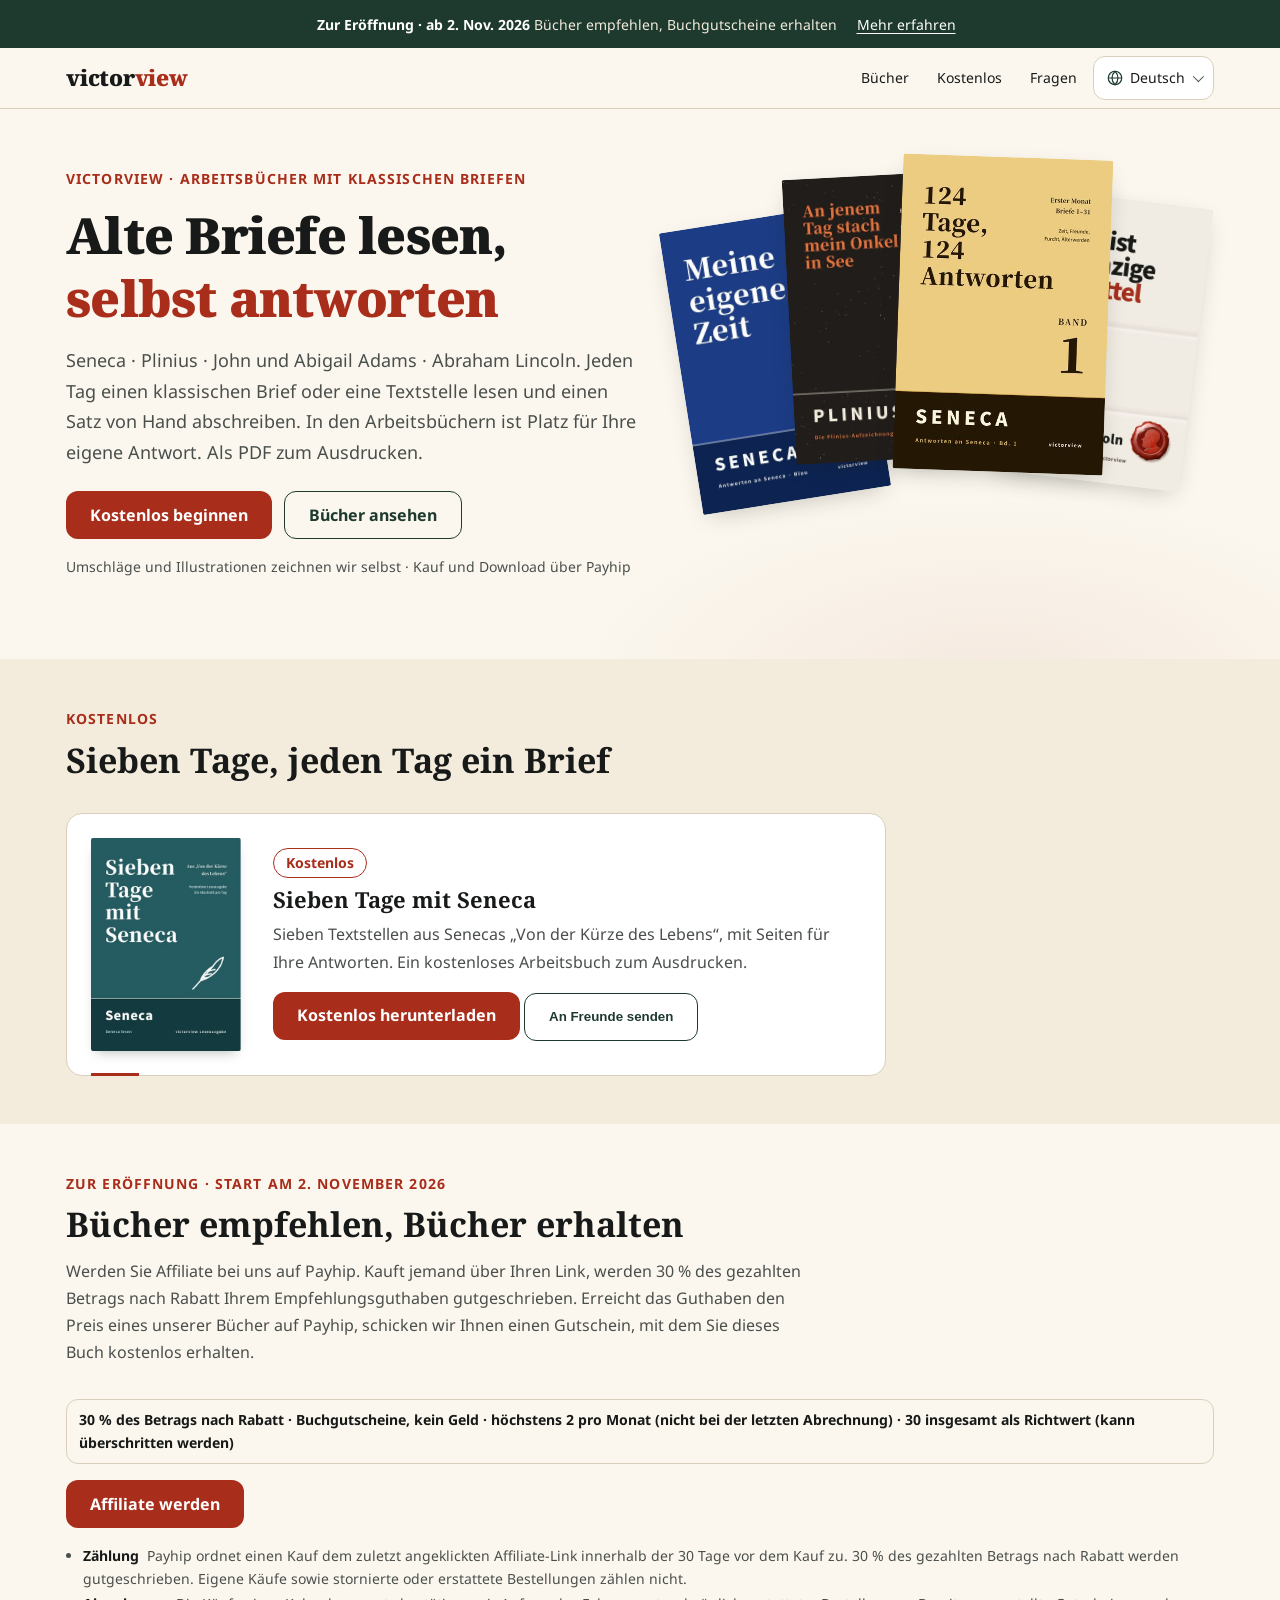
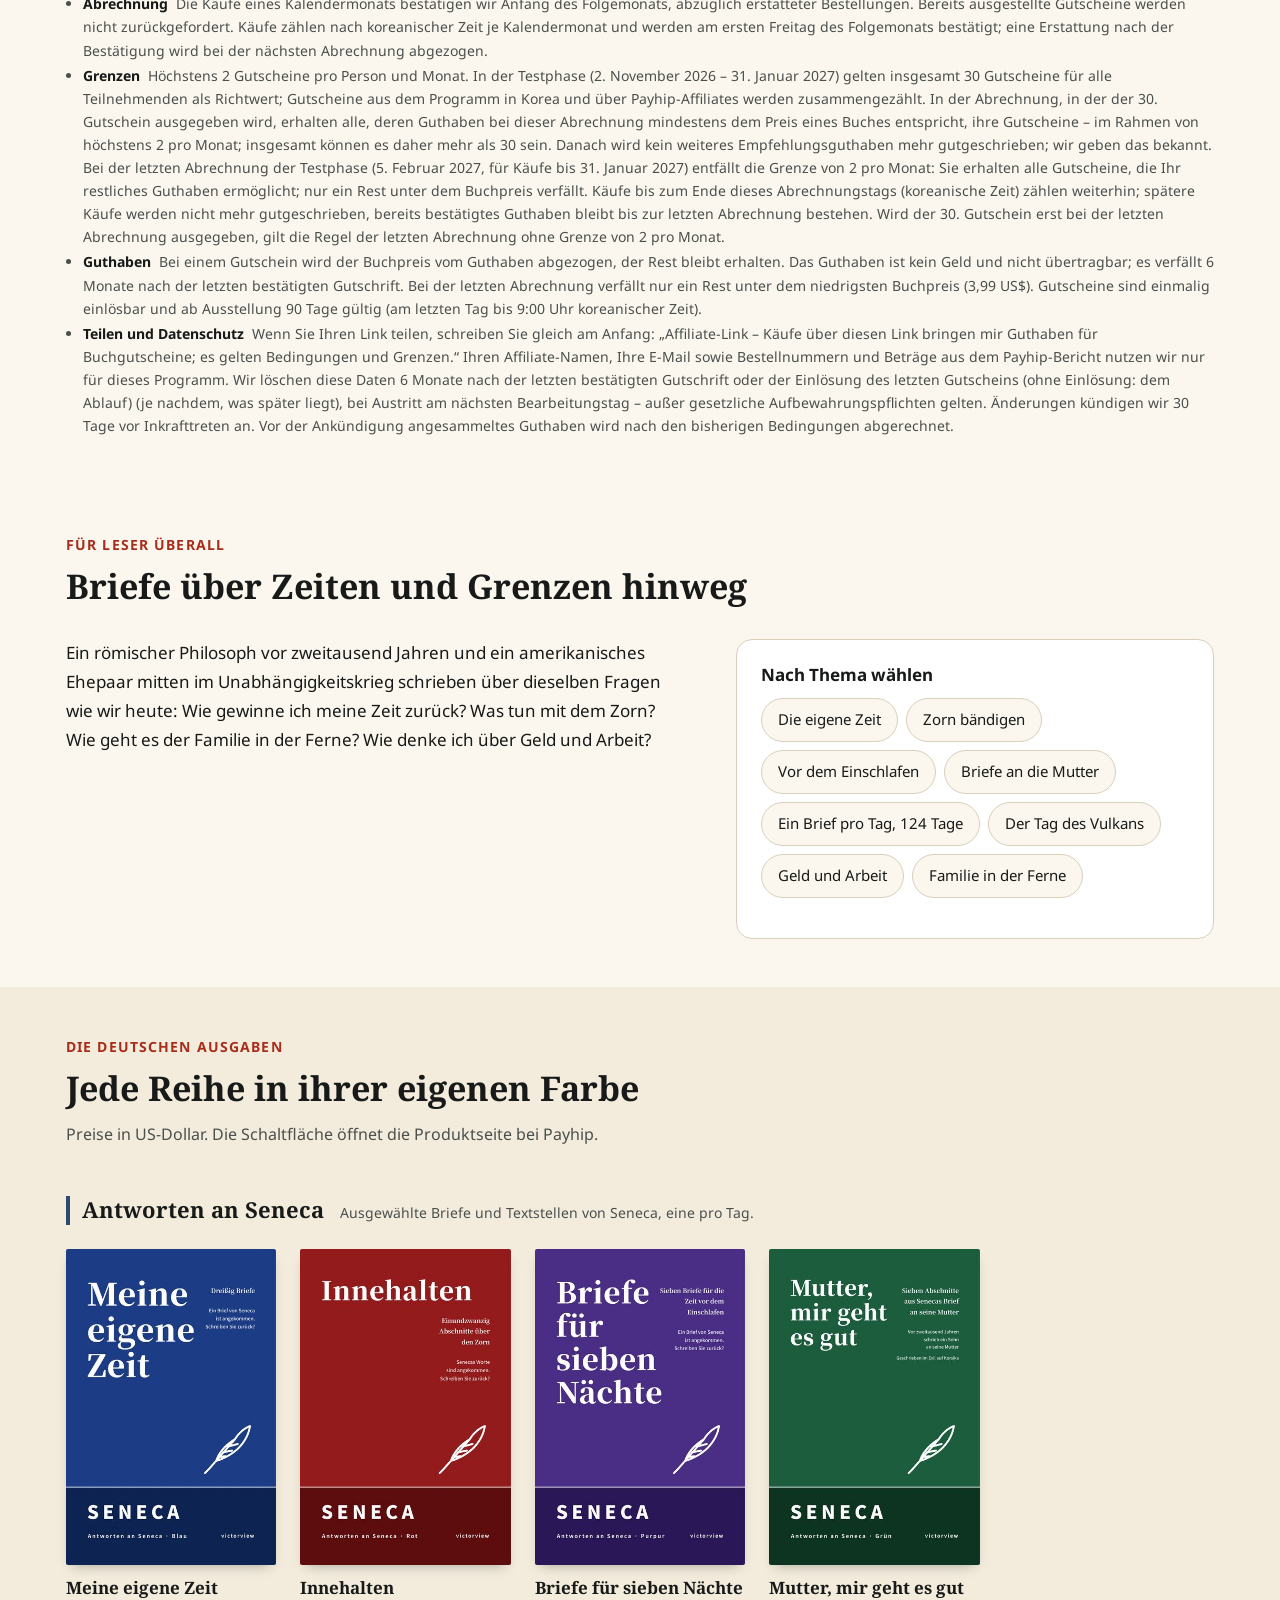
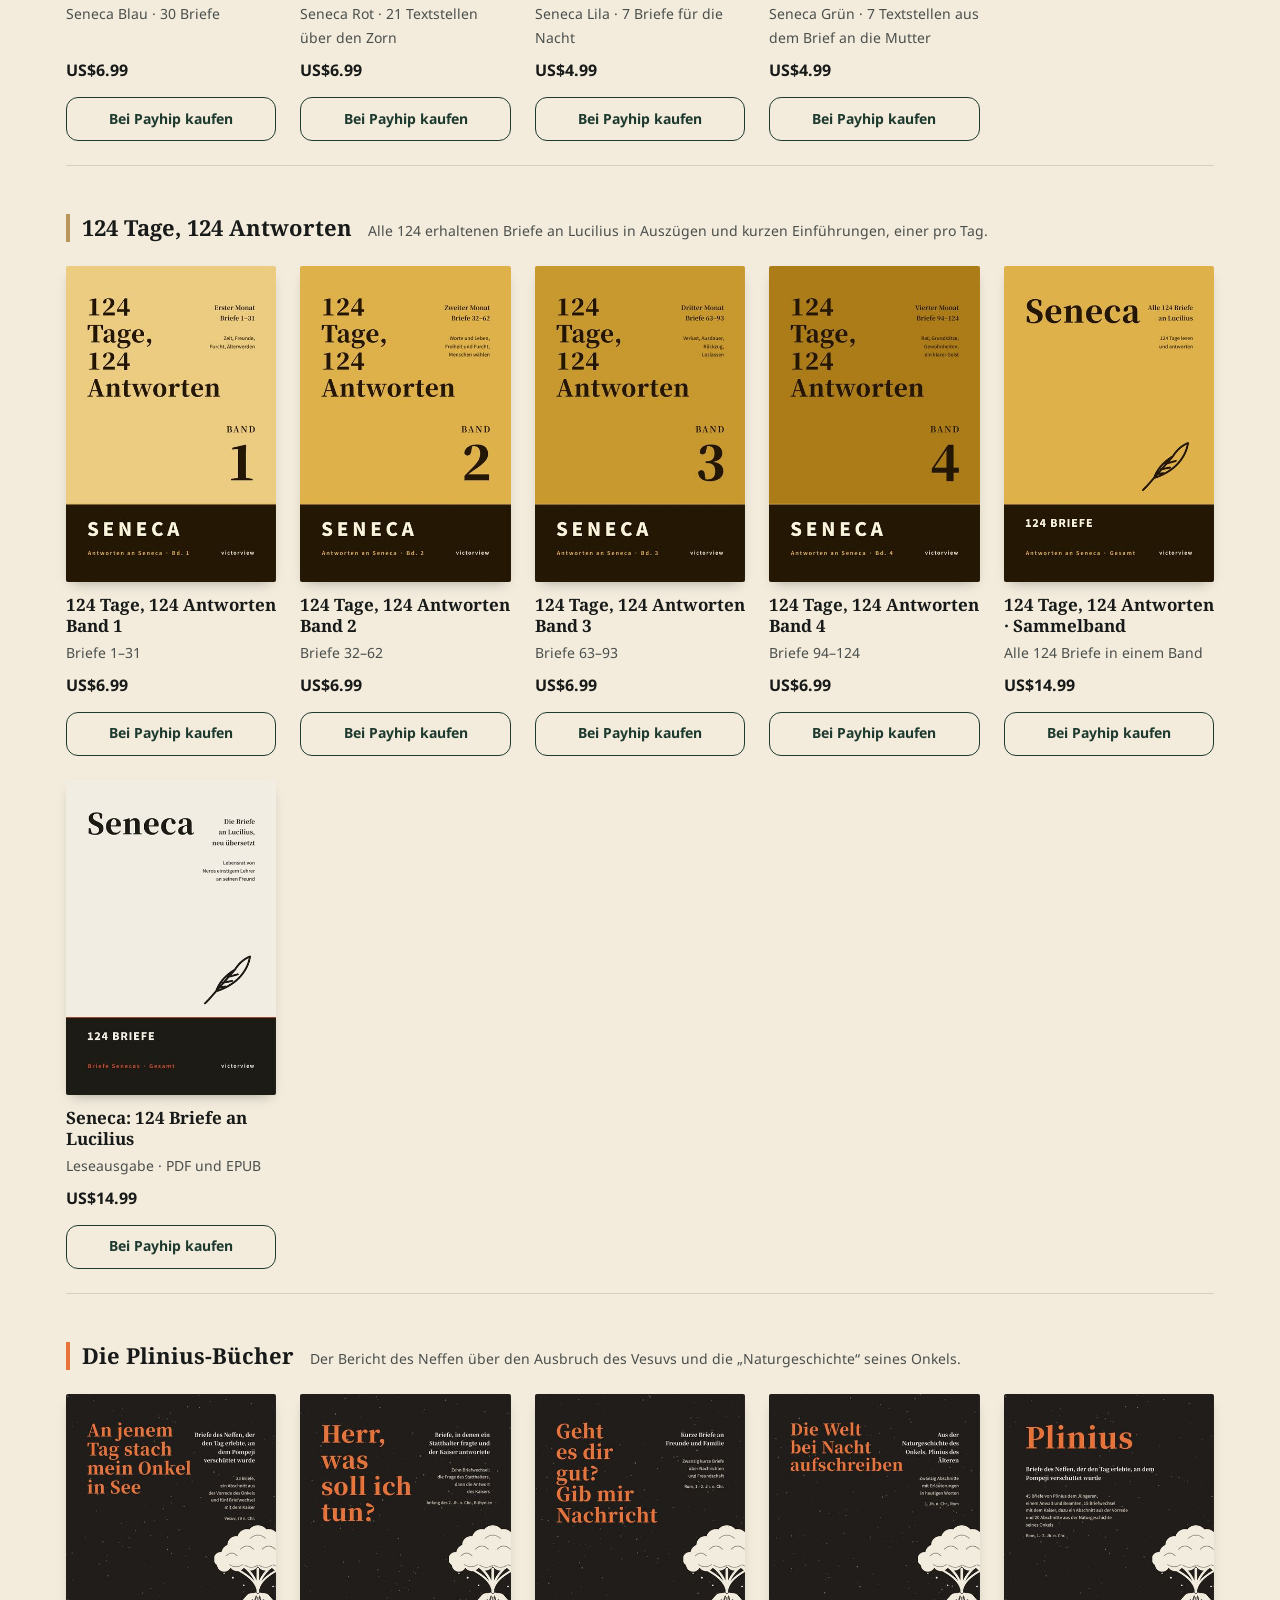
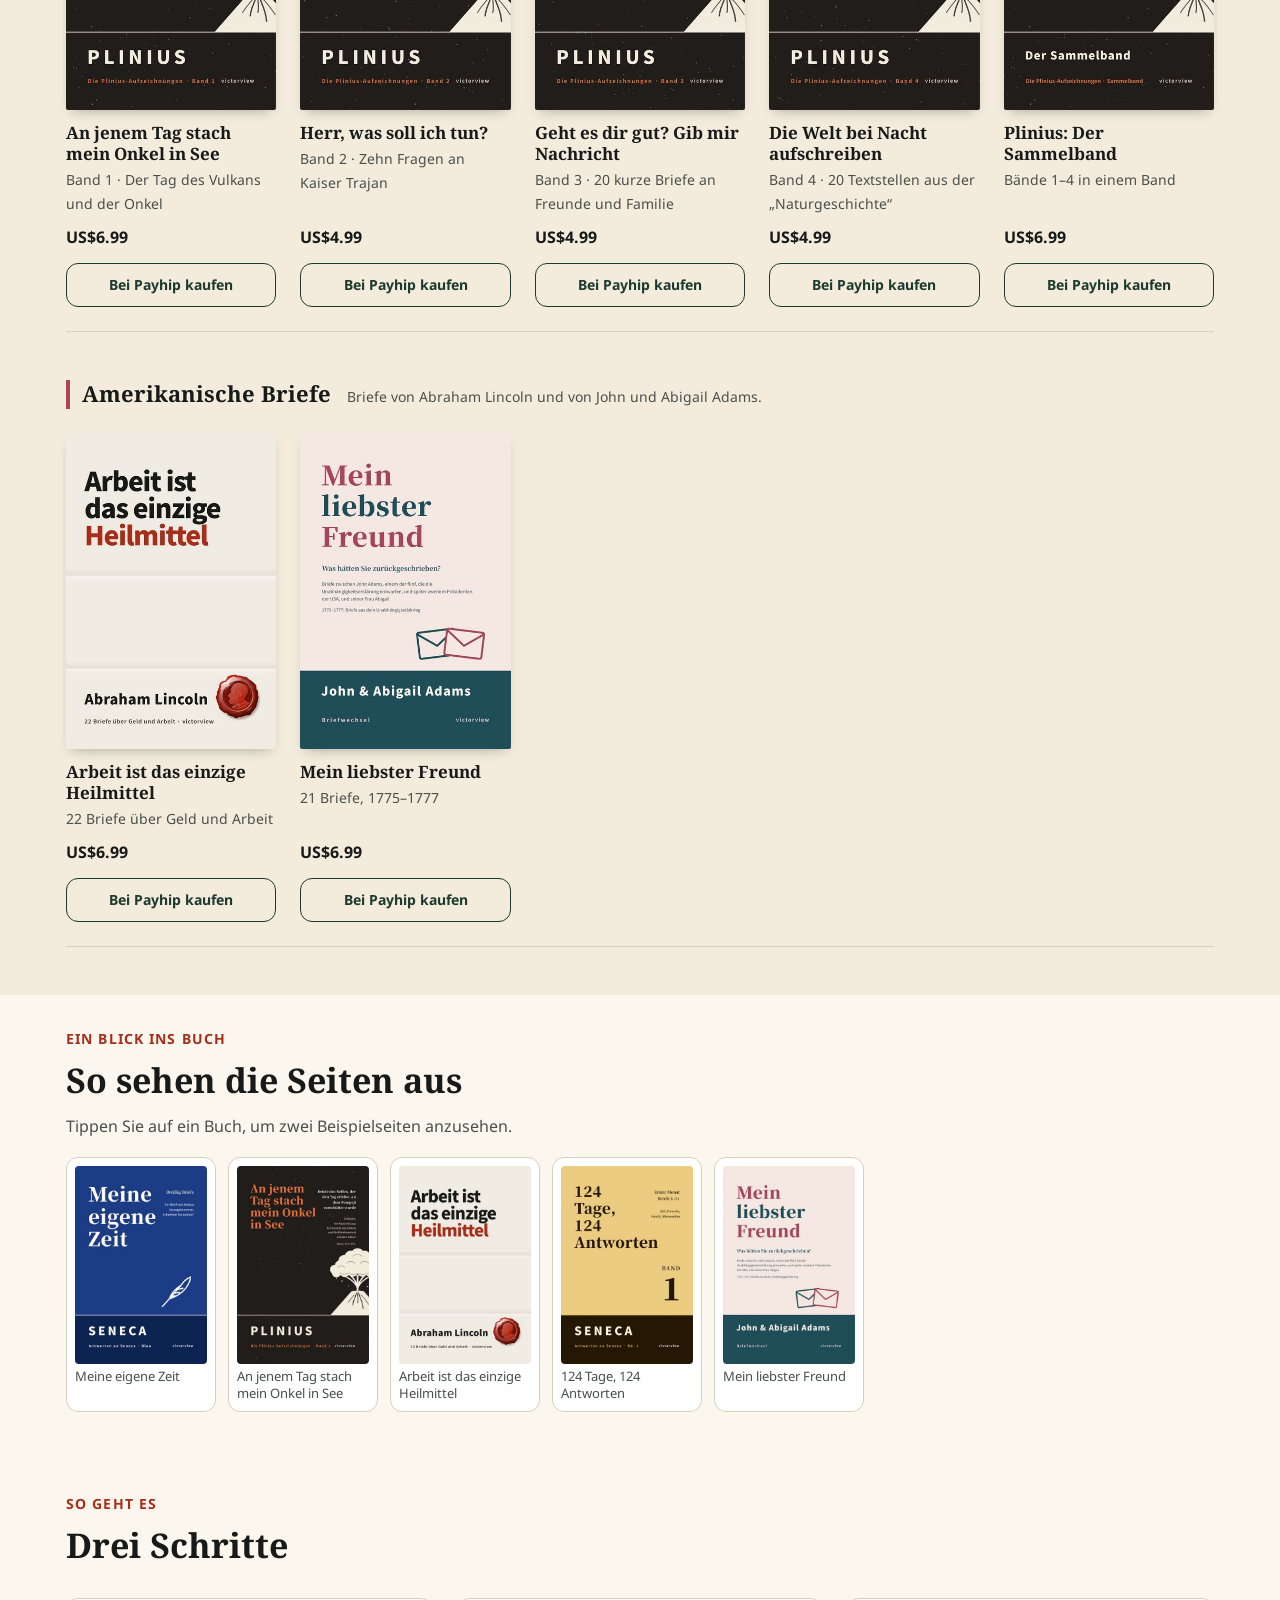
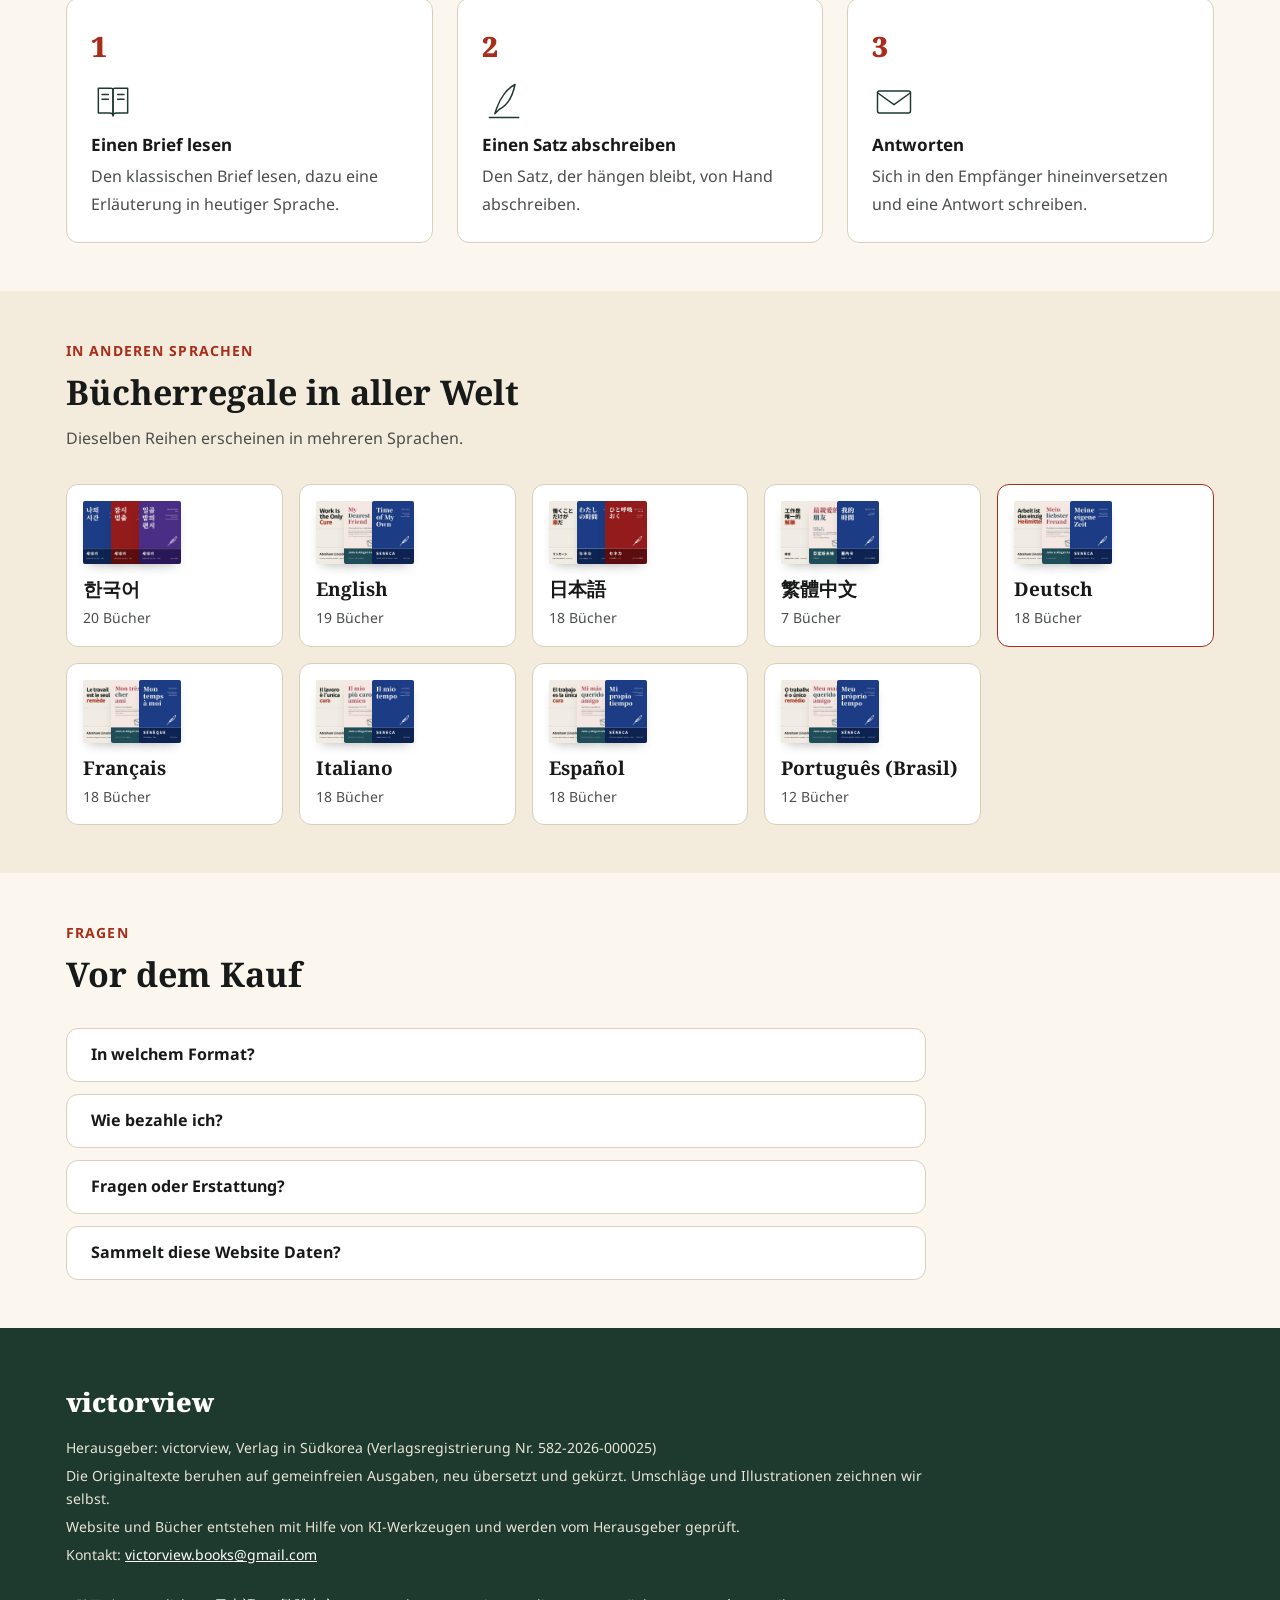
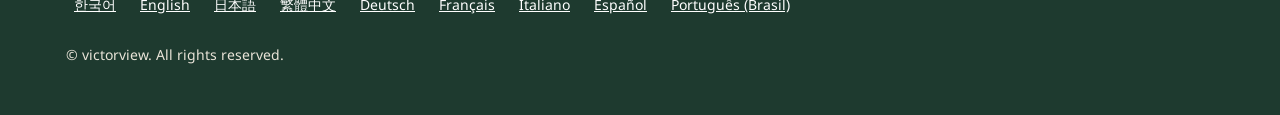
==== commit 919ec9bb: "추천 이벤트 시범을 2026-11-02~2027-01-31로 변경(한국어·8개 언어·ref.js 재생성), 개인정보 문의 창구 확정" ====
--- a/de/index.html
+++ b/de/index.html
@@ -35,7 +35,7 @@
 </head>
 <body class="no-js">
 <a class="skip" href="#top">Zum Inhalt</a>
-<div class="ref-band" role="region" aria-label="Zur Eröffnung · ab 15. Nov. 2026"><div class="wrap"><span><b>Zur Eröffnung · ab 15. Nov. 2026</b> Bücher empfehlen, Buchgutscheine erhalten</span><a href="#ref">Mehr erfahren</a></div></div>
+<div class="ref-band" role="region" aria-label="Zur Eröffnung · ab 2. Nov. 2026"><div class="wrap"><span><b>Zur Eröffnung · ab 2. Nov. 2026</b> Bücher empfehlen, Buchgutscheine erhalten</span><a href="#ref">Mehr erfahren</a></div></div>
 <header class="site"><div class="wrap">
   <a class="logo" href="./">victor<i>view</i></a>
   <nav aria-label="menu"><a href="#books" class="hide-sm">Bücher</a><a href="#free" class="hide-sm">Kostenlos</a><a href="#faq" class="hide-sm">Fragen</a><details class="lang-pick"><summary aria-label="Sprache: Deutsch"><svg viewBox="0 0 24 24" aria-hidden="true"><circle cx="12" cy="12" r="9"/><path d="M3 12 H21 M12 3 C9 6 8 9 8 12 C8 15 9 18 12 21 C15 18 16 15 16 12 C16 9 15 6 12 3 Z"/></svg><span>Deutsch</span></summary><ul><li><a href="../" hreflang="ko" lang="ko">한국어</a></li><li><a href="../english.html" hreflang="en" lang="en">English</a></li><li><a href="../ja/" hreflang="ja" lang="ja">日本語</a></li><li><a href="../zh-tw/" hreflang="zh-TW" lang="zh-TW">繁體中文</a></li><li><a href="../de/" hreflang="de" lang="de" aria-current="true">Deutsch</a></li><li><a href="../fr/" hreflang="fr" lang="fr">Français</a></li><li><a href="../it/" hreflang="it" lang="it">Italiano</a></li><li><a href="../es/" hreflang="es" lang="es">Español</a></li><li><a href="../pt-br/" hreflang="pt-BR" lang="pt-BR">Português (Brasil)</a></li></ul></details></nav>
@@ -56,10 +56,10 @@
   <div class="freebox reveal"><img src="../covers/de/free7.jpg" alt="Sieben Tage mit Seneca" width="400" height="600" loading="lazy"><div><span class="tag">Kostenlos</span><h3>Sieben Tage mit Seneca</h3><p>Sieben Textstellen aus Senecas „Von der Kürze des Lebens“, mit Seiten für Ihre Antworten. Ein kostenloses Arbeitsbuch zum Ausdrucken.</p><a class="btn" href="https://payhip.com/b/f6vB9" target="_blank" rel="noopener">Kostenlos herunterladen</a> <button class="btn ghost share-btn" type="button" data-url="https://victorview.netlify.app/de/#free" data-title="Sieben Tage mit Seneca" data-text="Sieben Textstellen von Seneca und jeden Tag eine Seite für Ihre Antwort – ein kostenloses Arbeitsbuch." data-done="Link kopiert" data-copy="Diesen Link kopieren">An Freunde senden</button></div></div>
 </div></section>
 <section class="sec ref-event" id="ref"><div class="wrap">
-  <div class="sec-head reveal"><span class="kicker">ZUR ERÖFFNUNG · START AM 15. NOVEMBER 2026</span><h2>Bücher empfehlen, Bücher erhalten</h2><p>Werden Sie Affiliate bei uns auf Payhip. Kauft jemand über Ihren Link, werden 30 % des gezahlten Betrags nach Rabatt Ihrem Empfehlungsguthaben gutgeschrieben. Erreicht das Guthaben den Preis eines unserer Bücher auf Payhip, schicken wir Ihnen einen Gutschein, mit dem Sie dieses Buch kostenlos erhalten.</p></div>
+  <div class="sec-head reveal"><span class="kicker">ZUR ERÖFFNUNG · START AM 2. NOVEMBER 2026</span><h2>Bücher empfehlen, Bücher erhalten</h2><p>Werden Sie Affiliate bei uns auf Payhip. Kauft jemand über Ihren Link, werden 30 % des gezahlten Betrags nach Rabatt Ihrem Empfehlungsguthaben gutgeschrieben. Erreicht das Guthaben den Preis eines unserer Bücher auf Payhip, schicken wir Ihnen einen Gutschein, mit dem Sie dieses Buch kostenlos erhalten.</p></div>
   <p class="ref-key reveal">30 % des Betrags nach Rabatt · Buchgutscheine, kein Geld · höchstens 2 pro Monat (nicht bei der letzten Abrechnung) · 30 insgesamt als Richtwert (kann überschritten werden)</p>
   <div class="ref-acts reveal"><a class="btn" href="https://payhip.com/auth/register/af6adc4852bcb3a" target="_blank" rel="noopener">Affiliate werden</a></div>
-  <ul class="ref-fine reveal"><li><b>Zählung</b> Payhip ordnet einen Kauf dem zuletzt angeklickten Affiliate-Link innerhalb der 30 Tage vor dem Kauf zu. 30 % des gezahlten Betrags nach Rabatt werden gutgeschrieben. Eigene Käufe sowie stornierte oder erstattete Bestellungen zählen nicht.</li><li><b>Abrechnung</b> Die Käufe eines Kalendermonats bestätigen wir Anfang des Folgemonats, abzüglich erstatteter Bestellungen. Bereits ausgestellte Gutscheine werden nicht zurückgefordert. Käufe zählen nach koreanischer Zeit je Kalendermonat und werden am ersten Freitag des Folgemonats bestätigt; eine Erstattung nach der Bestätigung wird bei der nächsten Abrechnung abgezogen.</li><li><b>Grenzen</b> Höchstens 2 Gutscheine pro Person und Monat. In der Testphase (15. November 2026 – 14. Januar 2027) gelten insgesamt 30 Gutscheine für alle Teilnehmenden als Richtwert; Gutscheine aus dem Programm in Korea und über Payhip-Affiliates werden zusammengezählt. In der Abrechnung, in der der 30. Gutschein ausgegeben wird, erhalten alle, deren Guthaben bei dieser Abrechnung mindestens dem Preis eines Buches entspricht, ihre Gutscheine – im Rahmen von höchstens 2 pro Monat; insgesamt können es daher mehr als 30 sein. Danach wird kein weiteres Empfehlungsguthaben mehr gutgeschrieben; wir geben das bekannt. Käufe bis zum Ende des Tags der Abrechnung, in der der 30. Gutschein ausgegeben wird (koreanische Zeit), zählen weiterhin; spätere Käufe werden nicht mehr gutgeschrieben, und in keinem Fall Käufe nach dem 14. Januar 2027 (koreanische Zeit). Zählende, noch nicht bestätigte Käufe und bereits bestätigtes Guthaben werden bei der letzten Abrechnung abgerechnet. Bei der letzten Abrechnung der Testphase (5. Februar 2027, für Käufe bis 14. Januar 2027) entfällt die Grenze von 2 pro Monat: Sie erhalten alle Gutscheine, die Ihr restliches Guthaben ermöglicht; nur ein Rest unter dem Buchpreis verfällt. Wird der 30. Gutschein erst bei der letzten Abrechnung ausgegeben, gilt die Regel der letzten Abrechnung ohne Grenze von 2 pro Monat. Eine Erstattung nach der letzten Abrechnung ändert nichts an bereits ausgestellten Gutscheinen.</li><li><b>Guthaben</b> Bei einem Gutschein wird der Buchpreis vom Guthaben abgezogen, der Rest bleibt erhalten. Das Guthaben ist kein Geld und nicht übertragbar; es verfällt 6 Monate nach der letzten bestätigten Gutschrift. Bei der letzten Abrechnung verfällt nur ein Rest unter dem niedrigsten Buchpreis (3,99 US$). Gutscheine sind einmalig einlösbar und ab Ausstellung 90 Tage gültig (am letzten Tag bis 9:00 Uhr koreanischer Zeit).</li><li><b>Teilen und Datenschutz</b> Wenn Sie Ihren Link teilen, schreiben Sie gleich am Anfang: „Affiliate-Link – Käufe über diesen Link bringen mir Guthaben für Buchgutscheine; es gelten Bedingungen und Grenzen.“ Ihren Affiliate-Namen, Ihre E-Mail sowie Bestellnummern und Beträge aus dem Payhip-Bericht nutzen wir nur für dieses Programm. Wir löschen diese Daten 6 Monate nach der letzten bestätigten Gutschrift oder der Einlösung des letzten Gutscheins (ohne Einlösung: dem Ablauf) (je nachdem, was später liegt), bei Austritt am nächsten Bearbeitungstag – außer gesetzliche Aufbewahrungspflichten gelten. Änderungen kündigen wir 30 Tage vor Inkrafttreten an. Vor der Ankündigung angesammeltes Guthaben wird nach den bisherigen Bedingungen abgerechnet.</li></ul>
+  <ul class="ref-fine reveal"><li><b>Zählung</b> Payhip ordnet einen Kauf dem zuletzt angeklickten Affiliate-Link innerhalb der 30 Tage vor dem Kauf zu. 30 % des gezahlten Betrags nach Rabatt werden gutgeschrieben. Eigene Käufe sowie stornierte oder erstattete Bestellungen zählen nicht.</li><li><b>Abrechnung</b> Die Käufe eines Kalendermonats bestätigen wir Anfang des Folgemonats, abzüglich erstatteter Bestellungen. Bereits ausgestellte Gutscheine werden nicht zurückgefordert. Käufe zählen nach koreanischer Zeit je Kalendermonat und werden am ersten Freitag des Folgemonats bestätigt; eine Erstattung nach der Bestätigung wird bei der nächsten Abrechnung abgezogen.</li><li><b>Grenzen</b> Höchstens 2 Gutscheine pro Person und Monat. In der Testphase (2. November 2026 – 31. Januar 2027) gelten insgesamt 30 Gutscheine für alle Teilnehmenden als Richtwert; Gutscheine aus dem Programm in Korea und über Payhip-Affiliates werden zusammengezählt. In der Abrechnung, in der der 30. Gutschein ausgegeben wird, erhalten alle, deren Guthaben bei dieser Abrechnung mindestens dem Preis eines Buches entspricht, ihre Gutscheine – im Rahmen von höchstens 2 pro Monat; insgesamt können es daher mehr als 30 sein. Danach wird kein weiteres Empfehlungsguthaben mehr gutgeschrieben; wir geben das bekannt. Bei der letzten Abrechnung der Testphase (5. Februar 2027, für Käufe bis 31. Januar 2027) entfällt die Grenze von 2 pro Monat: Sie erhalten alle Gutscheine, die Ihr restliches Guthaben ermöglicht; nur ein Rest unter dem Buchpreis verfällt. Käufe bis zum Ende dieses Abrechnungstags (koreanische Zeit) zählen weiterhin; spätere Käufe werden nicht mehr gutgeschrieben, bereits bestätigtes Guthaben bleibt bis zur letzten Abrechnung bestehen. Wird der 30. Gutschein erst bei der letzten Abrechnung ausgegeben, gilt die Regel der letzten Abrechnung ohne Grenze von 2 pro Monat.</li><li><b>Guthaben</b> Bei einem Gutschein wird der Buchpreis vom Guthaben abgezogen, der Rest bleibt erhalten. Das Guthaben ist kein Geld und nicht übertragbar; es verfällt 6 Monate nach der letzten bestätigten Gutschrift. Bei der letzten Abrechnung verfällt nur ein Rest unter dem niedrigsten Buchpreis (3,99 US$). Gutscheine sind einmalig einlösbar und ab Ausstellung 90 Tage gültig (am letzten Tag bis 9:00 Uhr koreanischer Zeit).</li><li><b>Teilen und Datenschutz</b> Wenn Sie Ihren Link teilen, schreiben Sie gleich am Anfang: „Affiliate-Link – Käufe über diesen Link bringen mir Guthaben für Buchgutscheine; es gelten Bedingungen und Grenzen.“ Ihren Affiliate-Namen, Ihre E-Mail sowie Bestellnummern und Beträge aus dem Payhip-Bericht nutzen wir nur für dieses Programm. Wir löschen diese Daten 6 Monate nach der letzten bestätigten Gutschrift oder der Einlösung des letzten Gutscheins (ohne Einlösung: dem Ablauf) (je nachdem, was später liegt), bei Austritt am nächsten Bearbeitungstag – außer gesetzliche Aufbewahrungspflichten gelten. Änderungen kündigen wir 30 Tage vor Inkrafttreten an. Vor der Ankündigung angesammeltes Guthaben wird nach den bisherigen Bedingungen abgerechnet.</li></ul>
 </div></section>
 <section class="sec" id="bond"><div class="wrap">
   <div class="sec-head reveal"><span class="kicker">FÜR LESER ÜBERALL</span><h2>Briefe über Zeiten und Grenzen hinweg</h2></div>
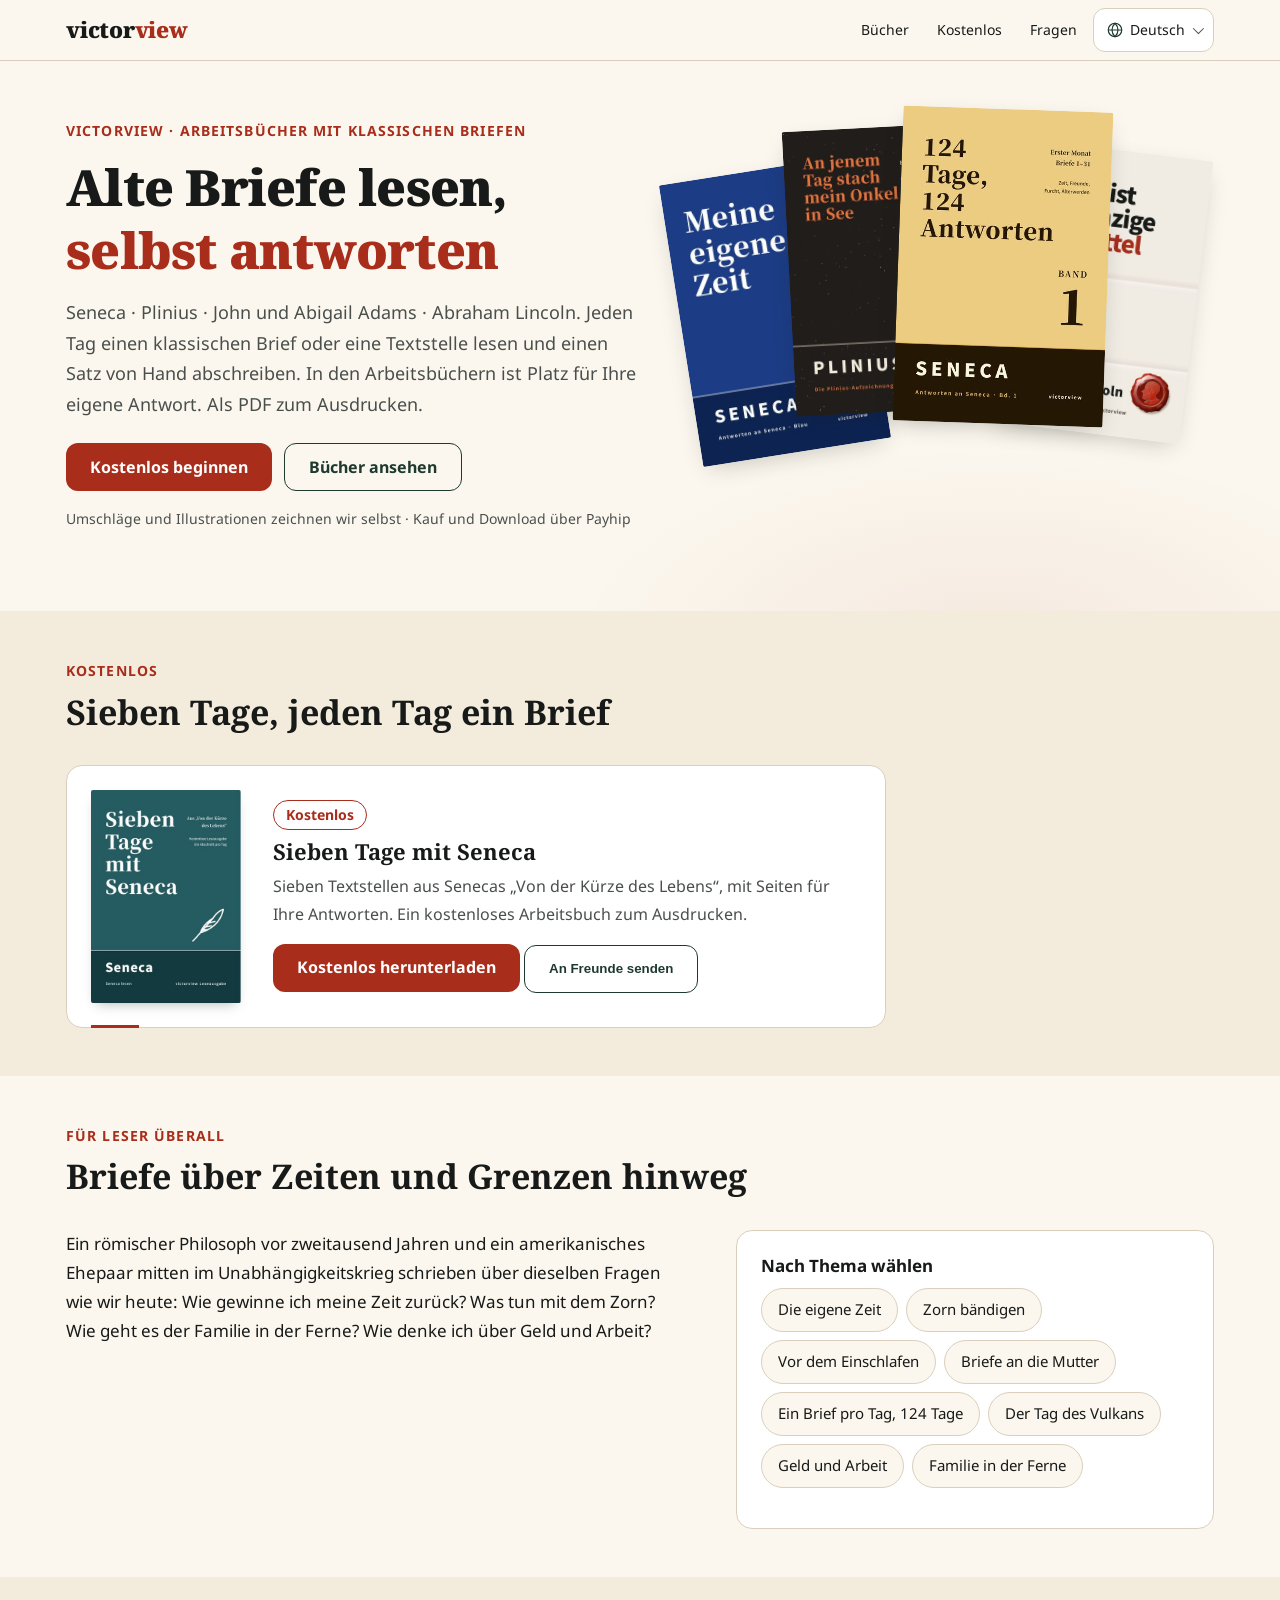
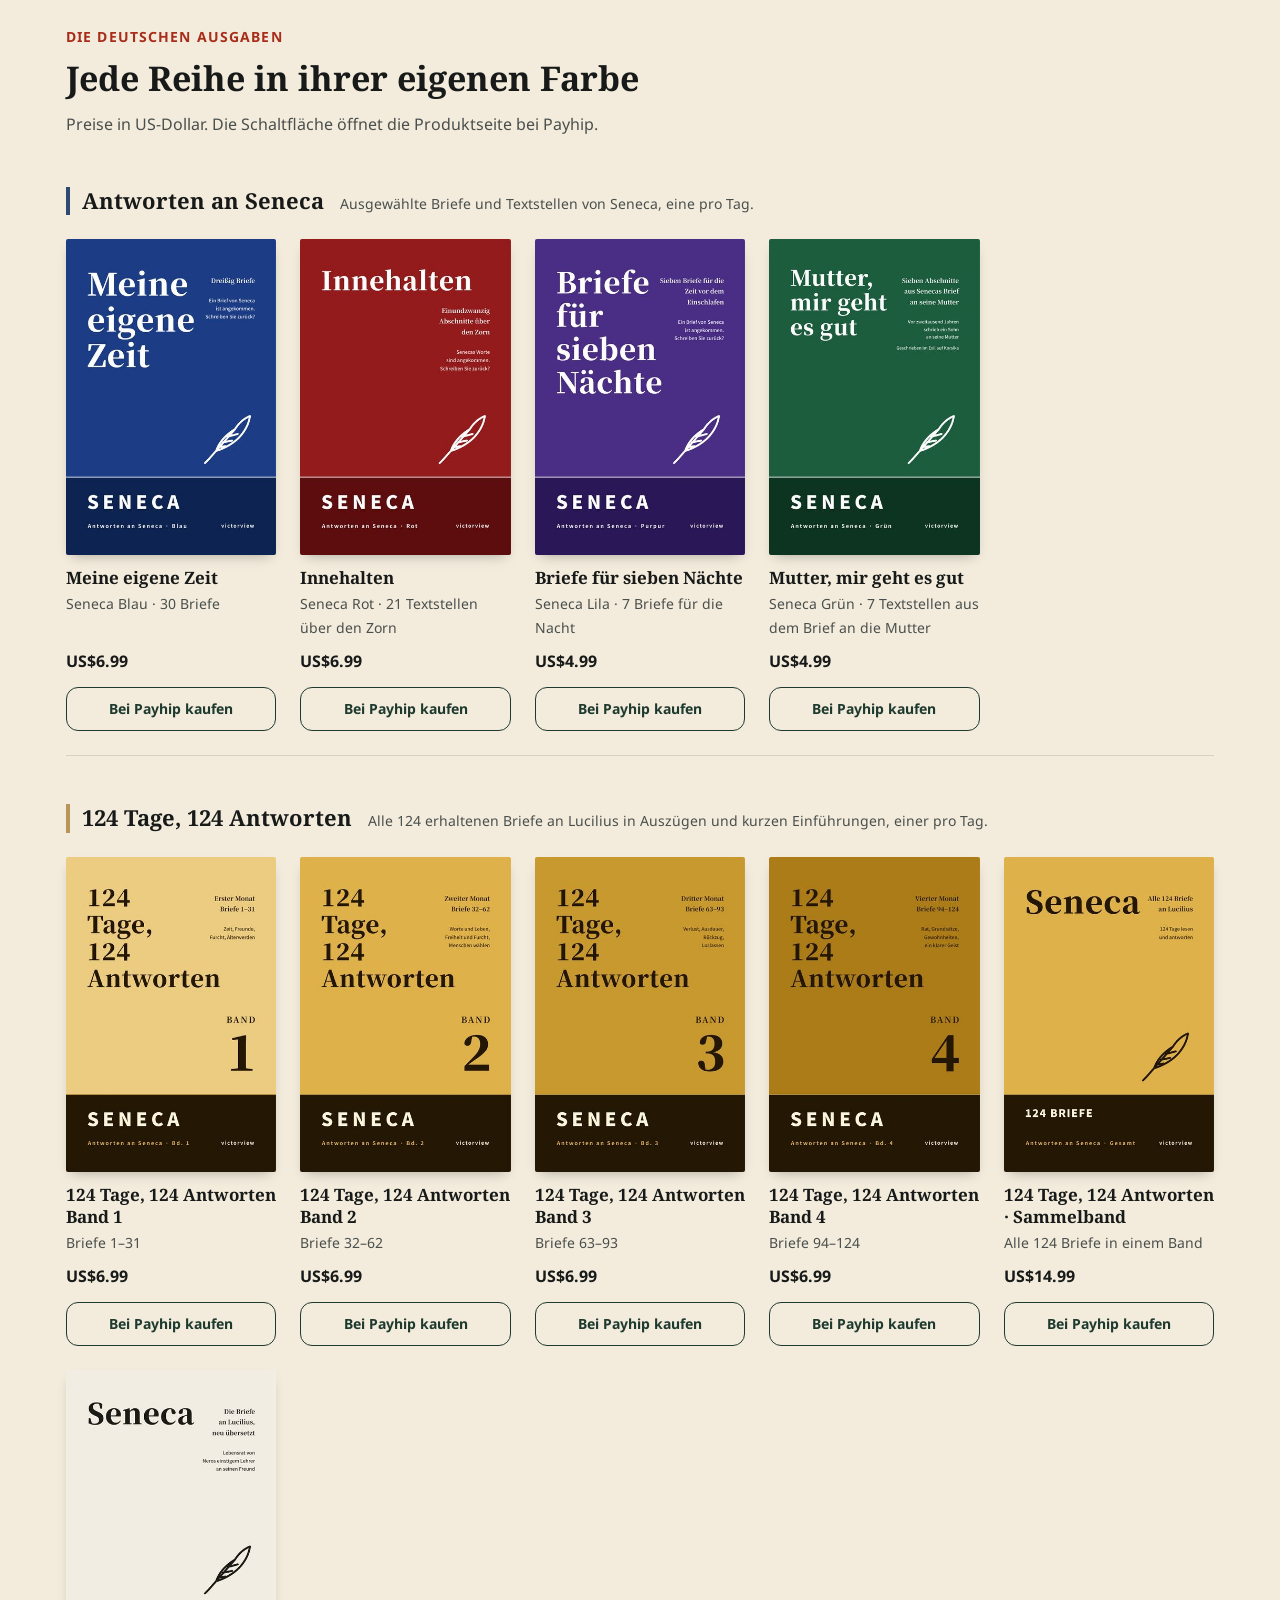
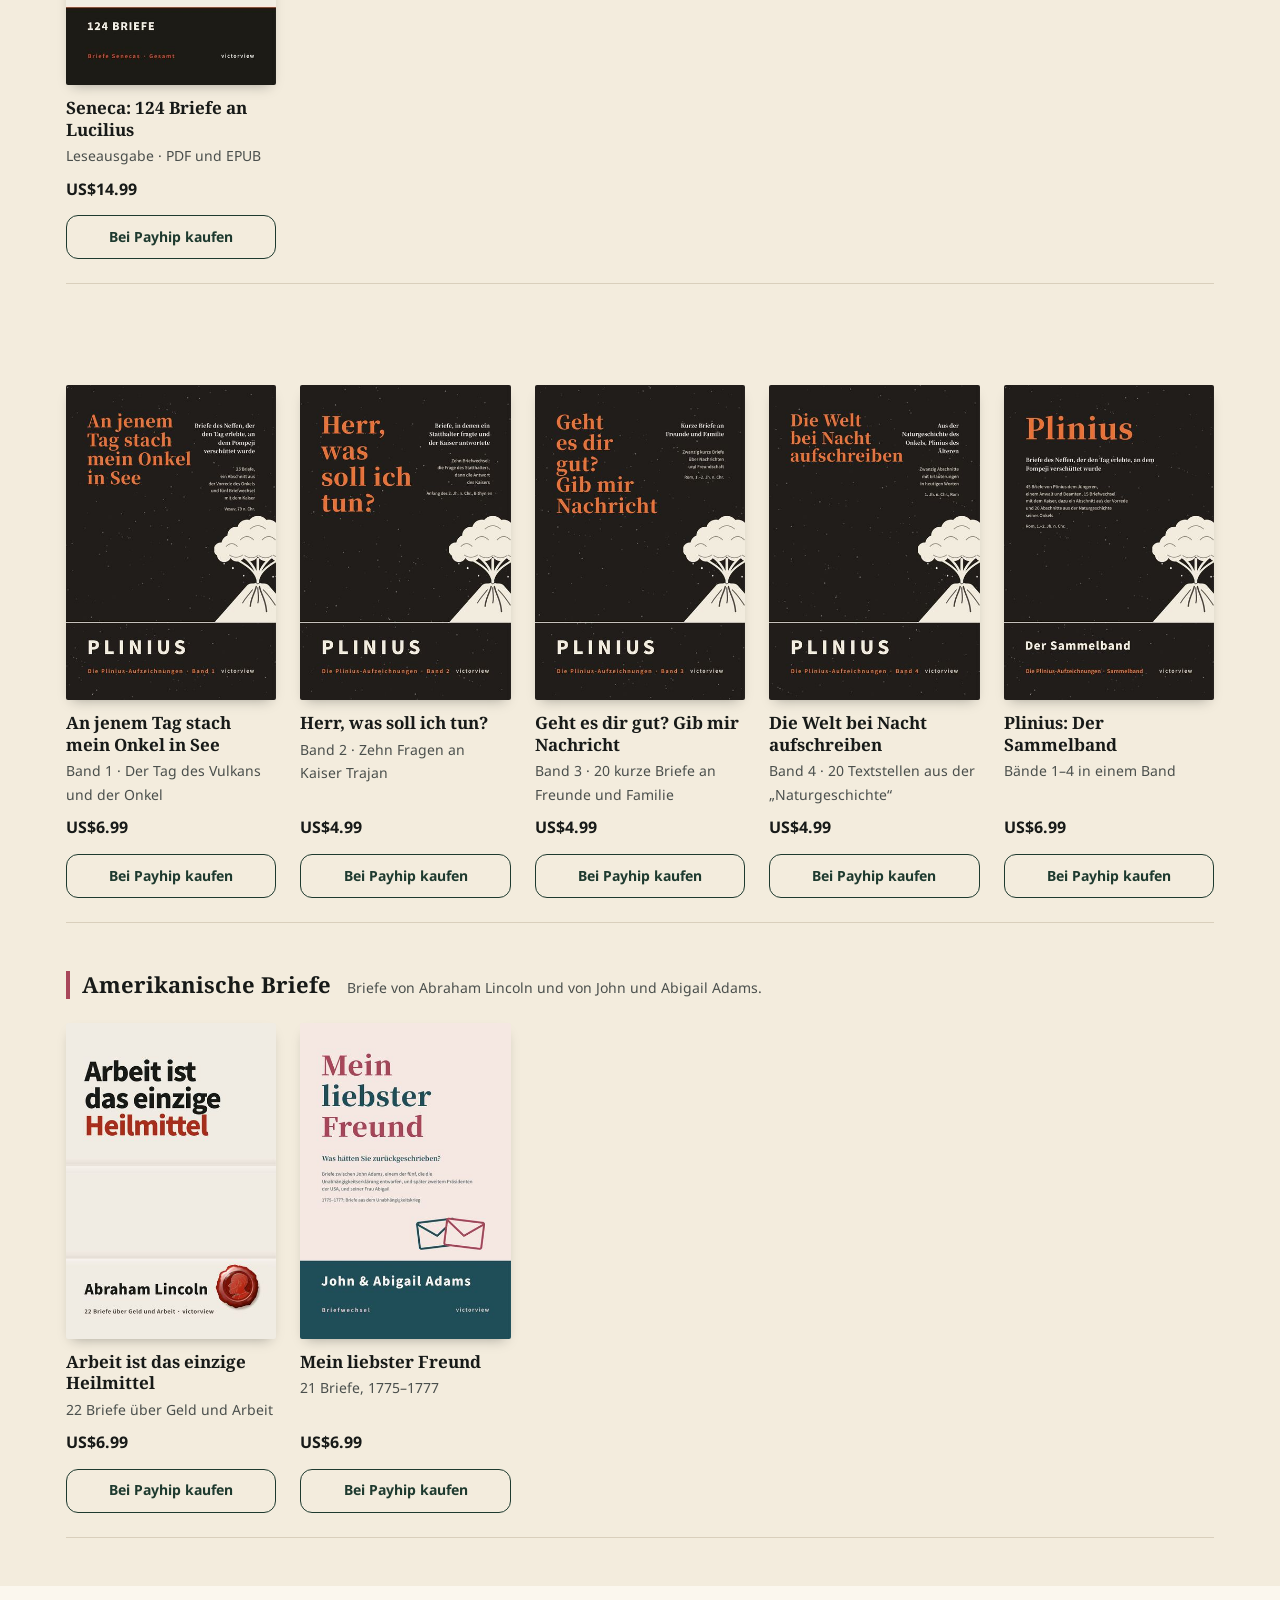
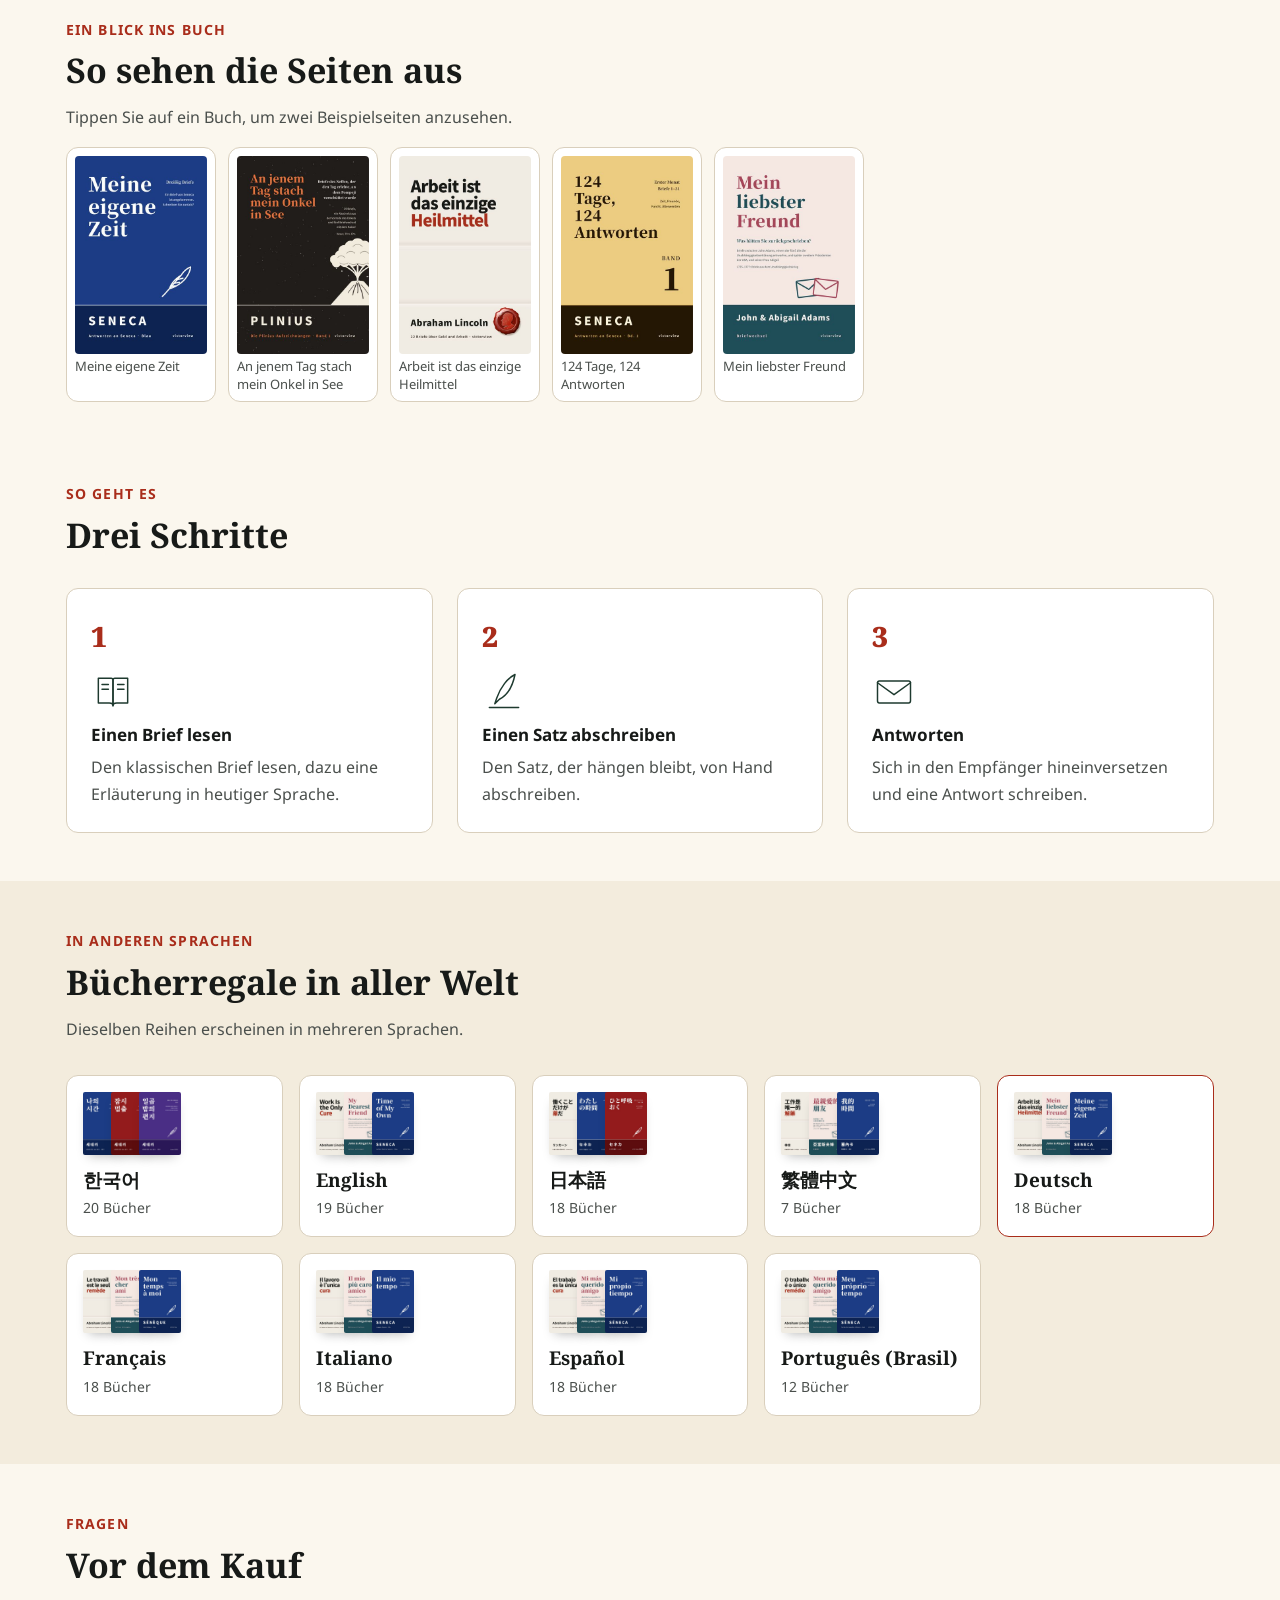
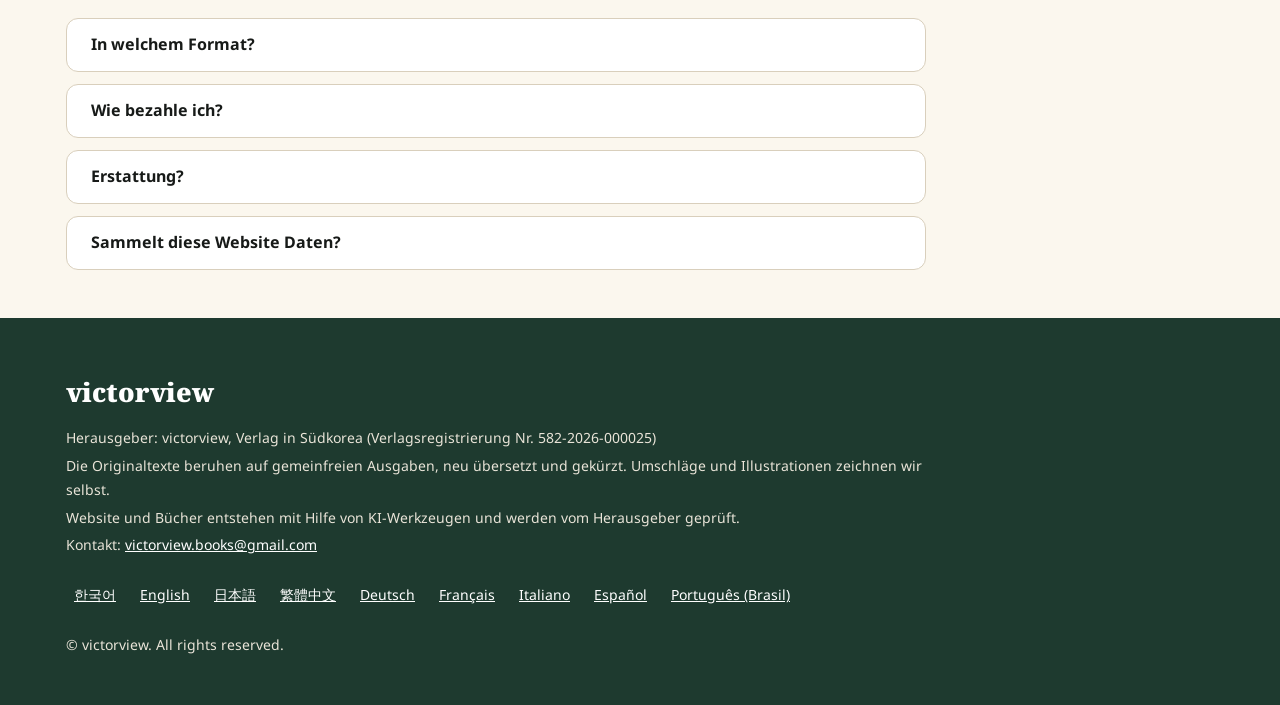
==== commit 427ffa4c: "환불 사전 고지: 내려받은 전자책은 환불 제한, 구매 전 미리보기·상품 페이지 확인, 파일 오류·설명과 다른 책은 환불(한국어 FAQ·8개 언어 FAQ)" ====
--- a/de/index.html
+++ b/de/index.html
@@ -30,12 +30,11 @@
 <link rel="stylesheet" href="https://fonts.googleapis.com/css2?family=Noto+Sans:wght@400;500;700&family=Noto+Serif:wght@500;700;900&display=swap">
 <link rel="stylesheet" href="../assets/global.css">
 <link rel="stylesheet" href="../assets/lang.css">
-<link rel="stylesheet" href="../assets/referral.css">
+
 
 </head>
 <body class="no-js">
 <a class="skip" href="#top">Zum Inhalt</a>
-<div class="ref-band" role="region" aria-label="Zur Eröffnung · ab 2. Nov. 2026"><div class="wrap"><span><b>Zur Eröffnung · ab 2. Nov. 2026</b> Bücher empfehlen, Buchgutscheine erhalten</span><a href="#ref">Mehr erfahren</a></div></div>
 <header class="site"><div class="wrap">
   <a class="logo" href="./">victor<i>view</i></a>
   <nav aria-label="menu"><a href="#books" class="hide-sm">Bücher</a><a href="#free" class="hide-sm">Kostenlos</a><a href="#faq" class="hide-sm">Fragen</a><details class="lang-pick"><summary aria-label="Sprache: Deutsch"><svg viewBox="0 0 24 24" aria-hidden="true"><circle cx="12" cy="12" r="9"/><path d="M3 12 H21 M12 3 C9 6 8 9 8 12 C8 15 9 18 12 21 C15 18 16 15 16 12 C16 9 15 6 12 3 Z"/></svg><span>Deutsch</span></summary><ul><li><a href="../" hreflang="ko" lang="ko">한국어</a></li><li><a href="../english.html" hreflang="en" lang="en">English</a></li><li><a href="../ja/" hreflang="ja" lang="ja">日本語</a></li><li><a href="../zh-tw/" hreflang="zh-TW" lang="zh-TW">繁體中文</a></li><li><a href="../de/" hreflang="de" lang="de" aria-current="true">Deutsch</a></li><li><a href="../fr/" hreflang="fr" lang="fr">Français</a></li><li><a href="../it/" hreflang="it" lang="it">Italiano</a></li><li><a href="../es/" hreflang="es" lang="es">Español</a></li><li><a href="../pt-br/" hreflang="pt-BR" lang="pt-BR">Português (Brasil)</a></li></ul></details></nav>
@@ -55,12 +54,6 @@
   <div class="sec-head reveal"><span class="kicker">KOSTENLOS</span><h2>Sieben Tage, jeden Tag ein Brief</h2></div>
   <div class="freebox reveal"><img src="../covers/de/free7.jpg" alt="Sieben Tage mit Seneca" width="400" height="600" loading="lazy"><div><span class="tag">Kostenlos</span><h3>Sieben Tage mit Seneca</h3><p>Sieben Textstellen aus Senecas „Von der Kürze des Lebens“, mit Seiten für Ihre Antworten. Ein kostenloses Arbeitsbuch zum Ausdrucken.</p><a class="btn" href="https://payhip.com/b/f6vB9" target="_blank" rel="noopener">Kostenlos herunterladen</a> <button class="btn ghost share-btn" type="button" data-url="https://victorview.netlify.app/de/#free" data-title="Sieben Tage mit Seneca" data-text="Sieben Textstellen von Seneca und jeden Tag eine Seite für Ihre Antwort – ein kostenloses Arbeitsbuch." data-done="Link kopiert" data-copy="Diesen Link kopieren">An Freunde senden</button></div></div>
 </div></section>
-<section class="sec ref-event" id="ref"><div class="wrap">
-  <div class="sec-head reveal"><span class="kicker">ZUR ERÖFFNUNG · START AM 2. NOVEMBER 2026</span><h2>Bücher empfehlen, Bücher erhalten</h2><p>Werden Sie Affiliate bei uns auf Payhip. Kauft jemand über Ihren Link, werden 30 % des gezahlten Betrags nach Rabatt Ihrem Empfehlungsguthaben gutgeschrieben. Erreicht das Guthaben den Preis eines unserer Bücher auf Payhip, schicken wir Ihnen einen Gutschein, mit dem Sie dieses Buch kostenlos erhalten.</p></div>
-  <p class="ref-key reveal">30 % des Betrags nach Rabatt · Buchgutscheine, kein Geld · höchstens 2 pro Monat (nicht bei der letzten Abrechnung) · 30 insgesamt als Richtwert (kann überschritten werden)</p>
-  <div class="ref-acts reveal"><a class="btn" href="https://payhip.com/auth/register/af6adc4852bcb3a" target="_blank" rel="noopener">Affiliate werden</a></div>
-  <ul class="ref-fine reveal"><li><b>Zählung</b> Payhip ordnet einen Kauf dem zuletzt angeklickten Affiliate-Link innerhalb der 30 Tage vor dem Kauf zu. 30 % des gezahlten Betrags nach Rabatt werden gutgeschrieben. Eigene Käufe sowie stornierte oder erstattete Bestellungen zählen nicht.</li><li><b>Abrechnung</b> Die Käufe eines Kalendermonats bestätigen wir Anfang des Folgemonats, abzüglich erstatteter Bestellungen. Bereits ausgestellte Gutscheine werden nicht zurückgefordert. Käufe zählen nach koreanischer Zeit je Kalendermonat und werden am ersten Freitag des Folgemonats bestätigt; eine Erstattung nach der Bestätigung wird bei der nächsten Abrechnung abgezogen.</li><li><b>Grenzen</b> Höchstens 2 Gutscheine pro Person und Monat. In der Testphase (2. November 2026 – 31. Januar 2027) gelten insgesamt 30 Gutscheine für alle Teilnehmenden als Richtwert; Gutscheine aus dem Programm in Korea und über Payhip-Affiliates werden zusammengezählt. In der Abrechnung, in der der 30. Gutschein ausgegeben wird, erhalten alle, deren Guthaben bei dieser Abrechnung mindestens dem Preis eines Buches entspricht, ihre Gutscheine – im Rahmen von höchstens 2 pro Monat; insgesamt können es daher mehr als 30 sein. Danach wird kein weiteres Empfehlungsguthaben mehr gutgeschrieben; wir geben das bekannt. Bei der letzten Abrechnung der Testphase (5. Februar 2027, für Käufe bis 31. Januar 2027) entfällt die Grenze von 2 pro Monat: Sie erhalten alle Gutscheine, die Ihr restliches Guthaben ermöglicht; nur ein Rest unter dem Buchpreis verfällt. Käufe bis zum Ende dieses Abrechnungstags (koreanische Zeit) zählen weiterhin; spätere Käufe werden nicht mehr gutgeschrieben, bereits bestätigtes Guthaben bleibt bis zur letzten Abrechnung bestehen. Wird der 30. Gutschein erst bei der letzten Abrechnung ausgegeben, gilt die Regel der letzten Abrechnung ohne Grenze von 2 pro Monat.</li><li><b>Guthaben</b> Bei einem Gutschein wird der Buchpreis vom Guthaben abgezogen, der Rest bleibt erhalten. Das Guthaben ist kein Geld und nicht übertragbar; es verfällt 6 Monate nach der letzten bestätigten Gutschrift. Bei der letzten Abrechnung verfällt nur ein Rest unter dem niedrigsten Buchpreis (3,99 US$). Gutscheine sind einmalig einlösbar und ab Ausstellung 90 Tage gültig (am letzten Tag bis 9:00 Uhr koreanischer Zeit).</li><li><b>Teilen und Datenschutz</b> Wenn Sie Ihren Link teilen, schreiben Sie gleich am Anfang: „Affiliate-Link – Käufe über diesen Link bringen mir Guthaben für Buchgutscheine; es gelten Bedingungen und Grenzen.“ Ihren Affiliate-Namen, Ihre E-Mail sowie Bestellnummern und Beträge aus dem Payhip-Bericht nutzen wir nur für dieses Programm. Wir löschen diese Daten 6 Monate nach der letzten bestätigten Gutschrift oder der Einlösung des letzten Gutscheins (ohne Einlösung: dem Ablauf) (je nachdem, was später liegt), bei Austritt am nächsten Bearbeitungstag – außer gesetzliche Aufbewahrungspflichten gelten. Änderungen kündigen wir 30 Tage vor Inkrafttreten an. Vor der Ankündigung angesammeltes Guthaben wird nach den bisherigen Bedingungen abgerechnet.</li></ul>
-</div></section>
 <section class="sec" id="bond"><div class="wrap">
   <div class="sec-head reveal"><span class="kicker">FÜR LESER ÜBERALL</span><h2>Briefe über Zeiten und Grenzen hinweg</h2></div>
   <div class="bond"><div class="txt reveal"><p>Ein römischer Philosoph vor zweitausend Jahren und ein amerikanisches Ehepaar mitten im Unabhängigkeitskrieg schrieben über dieselben Fragen wie wir heute: Wie gewinne ich meine Zeit zurück? Was tun mit dem Zorn? Wie geht es der Familie in der Ferne? Wie denke ich über Geld und Arbeit?</p></div><div class="themes-box reveal"><h3>Nach Thema wählen</h3><ul class="themes"><li><a href="#b-blue">Die eigene Zeit</a></li><li><a href="#b-red">Zorn bändigen</a></li><li><a href="#b-purple">Vor dem Einschlafen</a></li><li><a href="#b-green">Briefe an die Mutter</a></li><li><a href="#b-goldall">Ein Brief pro Tag, 124 Tage</a></li><li><a href="#b-pliny1">Der Tag des Vulkans</a></li><li><a href="#b-lincoln">Geld und Arbeit</a></li><li><a href="#b-adams">Familie in der Ferne</a></li></ul></div></div>
@@ -75,7 +68,7 @@
 <section class="sec" id="peek"><div class="wrap"><div class="sec-head reveal"><span class="kicker">EIN BLICK INS BUCH</span><h2>So sehen die Seiten aus</h2><p>Tippen Sie auf ein Buch, um zwei Beispielseiten anzusehen.</p></div><div class="peek n5"><figure tabindex="0" role="button" data-pages="covers/preview/de-blue-1.jpg|covers/preview/de-blue-2.jpg" aria-label="Meine eigene Zeit · Beispielseiten ansehen"><img src="../covers/de/blue.jpg" alt="Meine eigene Zeit" width="400" height="600" loading="lazy" decoding="async"><figcaption>Meine eigene Zeit</figcaption></figure><figure tabindex="0" role="button" data-pages="covers/preview/de-pliny1-1.jpg|covers/preview/de-pliny1-2.jpg" aria-label="An jenem Tag stach mein Onkel in See · Beispielseiten ansehen"><img src="../covers/de/pliny1.jpg" alt="An jenem Tag stach mein Onkel in See" width="400" height="600" loading="lazy" decoding="async"><figcaption>An jenem Tag stach mein Onkel in See</figcaption></figure><figure tabindex="0" role="button" data-pages="covers/preview/de-lincoln-1.jpg|covers/preview/de-lincoln-2.jpg" aria-label="Arbeit ist das einzige Heilmittel · Beispielseiten ansehen"><img src="../covers/de/lincoln.jpg" alt="Arbeit ist das einzige Heilmittel" width="400" height="600" loading="lazy" decoding="async"><figcaption>Arbeit ist das einzige Heilmittel</figcaption></figure><figure tabindex="0" role="button" data-pages="covers/preview/de-gold1-1.jpg|covers/preview/de-gold1-2.jpg" aria-label="124 Tage, 124 Antworten · Beispielseiten ansehen"><img src="../covers/de/gold1.jpg" alt="124 Tage, 124 Antworten" width="400" height="600" loading="lazy" decoding="async"><figcaption>124 Tage, 124 Antworten</figcaption></figure><figure tabindex="0" role="button" data-pages="covers/preview/de-adams-1.jpg|covers/preview/de-adams-2.jpg" aria-label="Mein liebster Freund · Beispielseiten ansehen"><img src="../covers/de/adams.jpg" alt="Mein liebster Freund" width="400" height="600" loading="lazy" decoding="async"><figcaption>Mein liebster Freund</figcaption></figure></div></div></section>
 <section class="sec" id="how"><div class="wrap"><div class="sec-head reveal"><span class="kicker">SO GEHT ES</span><h2>Drei Schritte</h2></div><ol class="steps"><li class="reveal"><svg viewBox="0 0 48 48" aria-hidden="true"><path d="M8 10 H22 C24 10 24 12 24 12 V40 C24 38 22 37 20 37 H8 Z"/><path d="M40 10 H26 C24 10 24 12 24 12 V40 C24 38 26 37 28 37 H40 Z"/><path d="M12 17 H19 M12 22 H19 M29 17 H36 M29 22 H36"/></svg><b>Einen Brief lesen</b><span>Den klassischen Brief lesen, dazu eine Erläuterung in heutiger Sprache.</span></li><li class="reveal"><svg viewBox="0 0 48 48" aria-hidden="true"><path d="M36 6 C28 10 20 20 16 32 L14 38 L19 33 C27 29 33 21 36 6 Z"/><path d="M8 42 H40"/></svg><b>Einen Satz abschreiben</b><span>Den Satz, der hängen bleibt, von Hand abschreiben.</span></li><li class="reveal"><svg viewBox="0 0 48 48" aria-hidden="true"><rect x="6" y="13" width="36" height="24" rx="2"/><path d="M6 15 L24 28 L42 15"/></svg><b>Antworten</b><span>Sich in den Empfänger hineinversetzen und eine Antwort schreiben.</span></li></ol></div></section>
 <section class="sec alt" id="world"><div class="wrap"><div class="sec-head reveal"><span class="kicker">IN ANDEREN SPRACHEN</span><h2>Bücherregale in aller Welt</h2><p>Dieselben Reihen erscheinen in mehreren Sprachen.</p></div><ul class="world"><li><a href="../" hreflang="ko"><span class="thumbs"><img src="../covers/ko/01.jpg" alt="" width="42" height="63" loading="lazy" decoding="async"><img src="../covers/ko/02.jpg" alt="" width="42" height="63" loading="lazy" decoding="async"><img src="../covers/ko/03.jpg" alt="" width="42" height="63" loading="lazy" decoding="async"></span><b lang="ko">한국어</b><span>20 Bücher</span></a></li><li><a href="../english.html" hreflang="en"><span class="thumbs"><img src="../covers/en/lincoln.jpg" alt="" width="42" height="63" loading="lazy" decoding="async"><img src="../covers/en/adams.jpg" alt="" width="42" height="63" loading="lazy" decoding="async"><img src="../covers/en/blue.jpg" alt="" width="42" height="63" loading="lazy" decoding="async"></span><b lang="en">English</b><span>19 Bücher</span></a></li><li><a href="../ja/" hreflang="ja"><span class="thumbs"><img src="../covers/ja/lincoln.jpg" alt="" width="42" height="63" loading="lazy" decoding="async"><img src="../covers/ja/blue.jpg" alt="" width="42" height="63" loading="lazy" decoding="async"><img src="../covers/ja/red.jpg" alt="" width="42" height="63" loading="lazy" decoding="async"></span><b lang="ja">日本語</b><span>18 Bücher</span></a></li><li><a href="../zh-tw/" hreflang="zh-TW"><span class="thumbs"><img src="../covers/zh/lincoln.jpg" alt="" width="42" height="63" loading="lazy" decoding="async"><img src="../covers/zh/adams.jpg" alt="" width="42" height="63" loading="lazy" decoding="async"><img src="../covers/zh/blue.jpg" alt="" width="42" height="63" loading="lazy" decoding="async"></span><b lang="zh-TW">繁體中文</b><span>7 Bücher</span></a></li><li><a href="../de/" hreflang="de" aria-current="page"><span class="thumbs"><img src="../covers/de/lincoln.jpg" alt="" width="42" height="63" loading="lazy" decoding="async"><img src="../covers/de/adams.jpg" alt="" width="42" height="63" loading="lazy" decoding="async"><img src="../covers/de/blue.jpg" alt="" width="42" height="63" loading="lazy" decoding="async"></span><b lang="de">Deutsch</b><span>18 Bücher</span></a></li><li><a href="../fr/" hreflang="fr"><span class="thumbs"><img src="../covers/fr/lincoln.jpg" alt="" width="42" height="63" loading="lazy" decoding="async"><img src="../covers/fr/adams.jpg" alt="" width="42" height="63" loading="lazy" decoding="async"><img src="../covers/fr/blue.jpg" alt="" width="42" height="63" loading="lazy" decoding="async"></span><b lang="fr">Français</b><span>18 Bücher</span></a></li><li><a href="../it/" hreflang="it"><span class="thumbs"><img src="../covers/it/lincoln.jpg" alt="" width="42" height="63" loading="lazy" decoding="async"><img src="../covers/it/adams.jpg" alt="" width="42" height="63" loading="lazy" decoding="async"><img src="../covers/it/blue.jpg" alt="" width="42" height="63" loading="lazy" decoding="async"></span><b lang="it">Italiano</b><span>18 Bücher</span></a></li><li><a href="../es/" hreflang="es"><span class="thumbs"><img src="../covers/es/lincoln.jpg" alt="" width="42" height="63" loading="lazy" decoding="async"><img src="../covers/es/adams.jpg" alt="" width="42" height="63" loading="lazy" decoding="async"><img src="../covers/es/blue.jpg" alt="" width="42" height="63" loading="lazy" decoding="async"></span><b lang="es">Español</b><span>18 Bücher</span></a></li><li><a href="../pt-br/" hreflang="pt-BR"><span class="thumbs"><img src="../covers/pt/lincoln.jpg" alt="" width="42" height="63" loading="lazy" decoding="async"><img src="../covers/pt/adams.jpg" alt="" width="42" height="63" loading="lazy" decoding="async"><img src="../covers/pt/blue.jpg" alt="" width="42" height="63" loading="lazy" decoding="async"></span><b lang="pt-BR">Português (Brasil)</b><span>12 Bücher</span></a></li></ul></div></section>
-<section class="sec faq" id="faq"><div class="wrap"><div class="sec-head reveal"><span class="kicker">FRAGEN</span><h2>Vor dem Kauf</h2></div><details><summary>In welchem Format?</summary><p>PDF zum Ausdrucken (A4 und US Letter). Manche Bücher enthalten zusätzlich eine Leseausgabe oder ein EPUB – siehe die jeweilige Produktseite.</p></details><details><summary>Wie bezahle ich?</summary><p>Kauf und Download laufen über Payhip. Die Preise sind in US-Dollar angegeben.</p></details><details><summary>Fragen oder Erstattung?</summary><p>Schreiben Sie an <a href="mailto:victorview.books@gmail.com">victorview.books@gmail.com</a>. Bitte lesen Sie vor dem Kauf die Erstattungsregeln auf der Produktseite.</p></details><details><summary>Sammelt diese Website Daten?</summary><p>Auf dieser Website gibt es keine Registrierung, keine Zahlung und keine Formulare, auch keine Analyse- oder Werbe-Cookies. Die Website wird über Netlify ausgeliefert, die Schriften kommen von Google Fonts.</p></details></div></section>
+<section class="sec faq" id="faq"><div class="wrap"><div class="sec-head reveal"><span class="kicker">FRAGEN</span><h2>Vor dem Kauf</h2></div><details><summary>In welchem Format?</summary><p>PDF zum Ausdrucken (A4 und US Letter). Manche Bücher enthalten zusätzlich eine Leseausgabe oder ein EPUB – siehe die jeweilige Produktseite.</p></details><details><summary>Wie bezahle ich?</summary><p>Kauf und Download laufen über Payhip. Die Preise sind in US-Dollar angegeben.</p></details><details><summary>Erstattung?</summary><p>Heruntergeladene E-Books werden nicht erstattet. Bitte sehen Sie sich vor dem Kauf die Leseprobe im Buch und die Produktseite genau an. Lässt sich die Datei nicht öffnen oder weicht das erhaltene Buch von der Beschreibung ab, erstatten wir den Kaufpreis (Kontakt: <a href="mailto:victorview.books@gmail.com">victorview.books@gmail.com</a>).</p></details><details><summary>Sammelt diese Website Daten?</summary><p>Auf dieser Website gibt es keine Registrierung, keine Zahlung und keine Formulare, auch keine Analyse- oder Werbe-Cookies. Die Website wird über Netlify ausgeliefert, die Schriften kommen von Google Fonts.</p></details></div></section>
 </main>
 <footer><div class="wrap">
   <p class="flogo">victorview</p>
@@ -88,7 +81,7 @@
 <script src="../assets/share.js" defer></script>
 <script src="../assets/jump.js" defer></script>
 <script src="../assets/zoom.js" defer></script>
-<script src="../assets/celebrate.js" defer></script>
+
 <script>
 (function () {
   document.body.classList.remove('no-js');
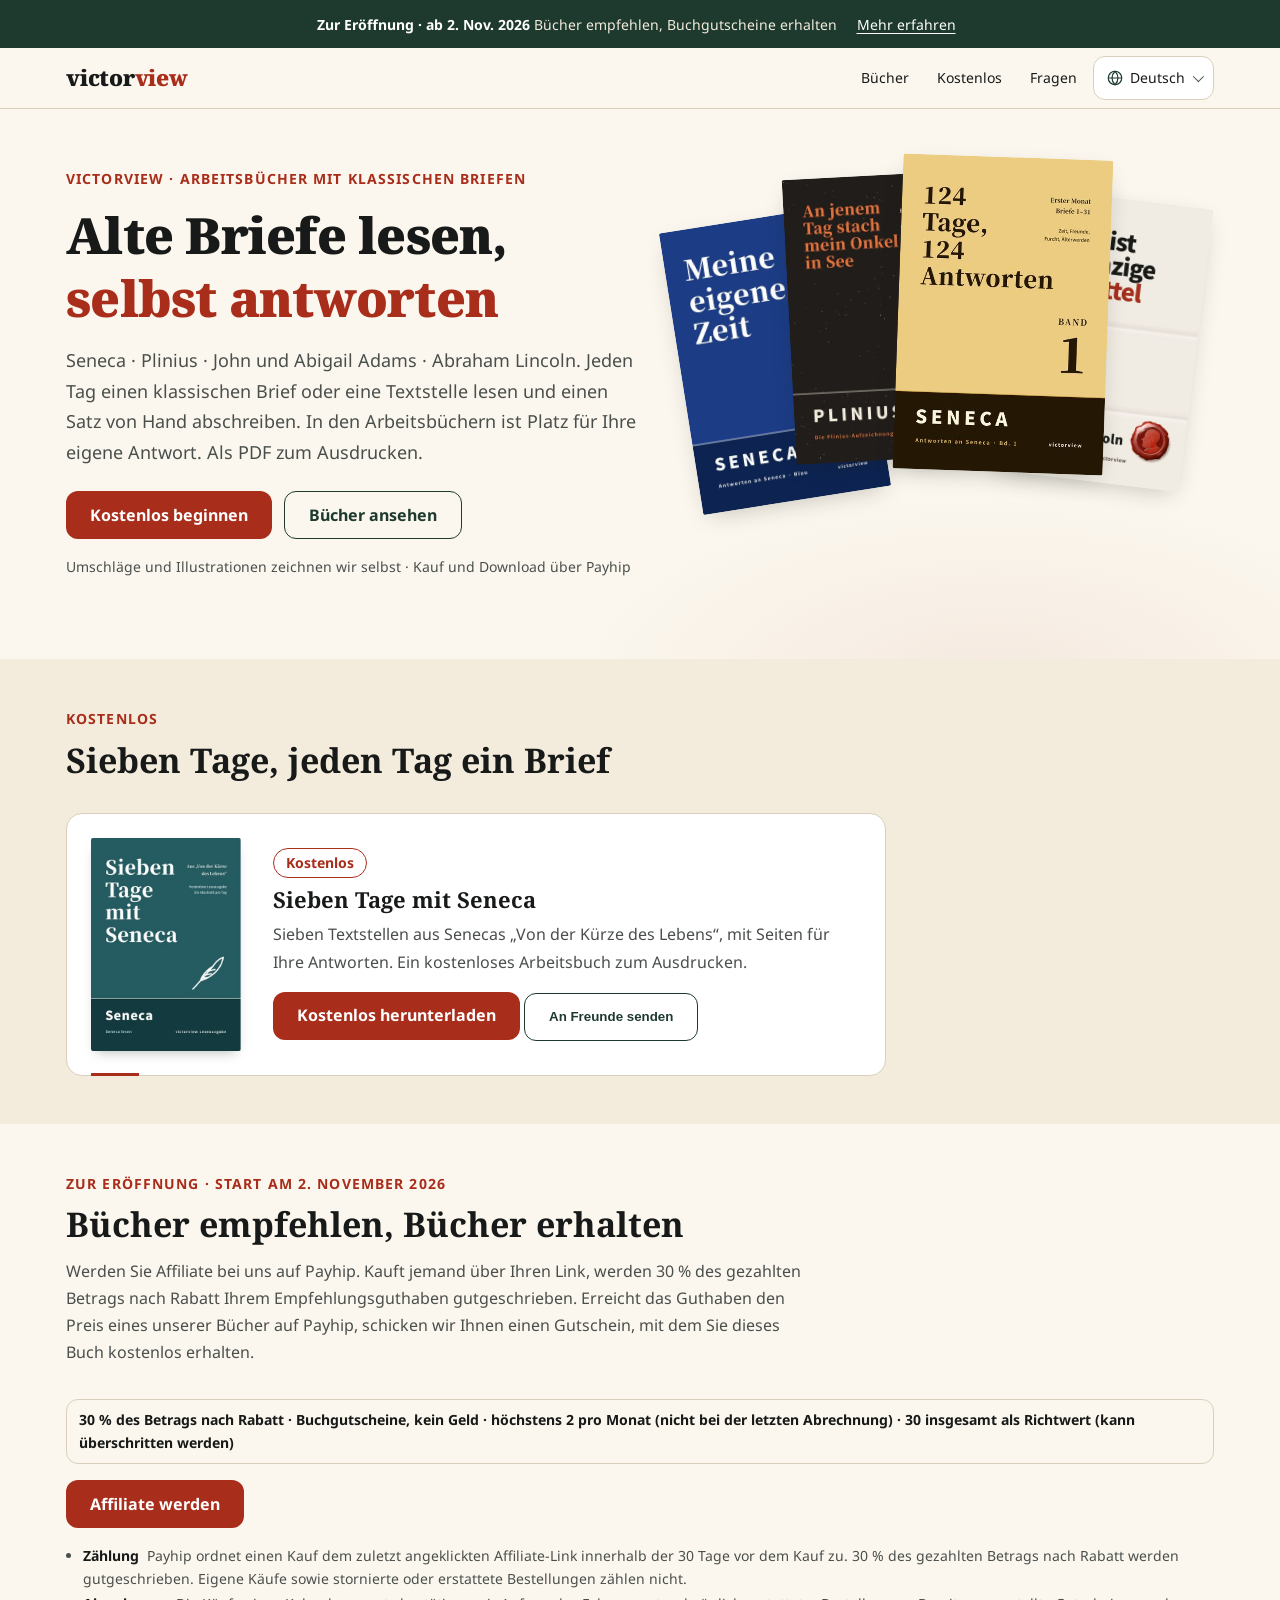
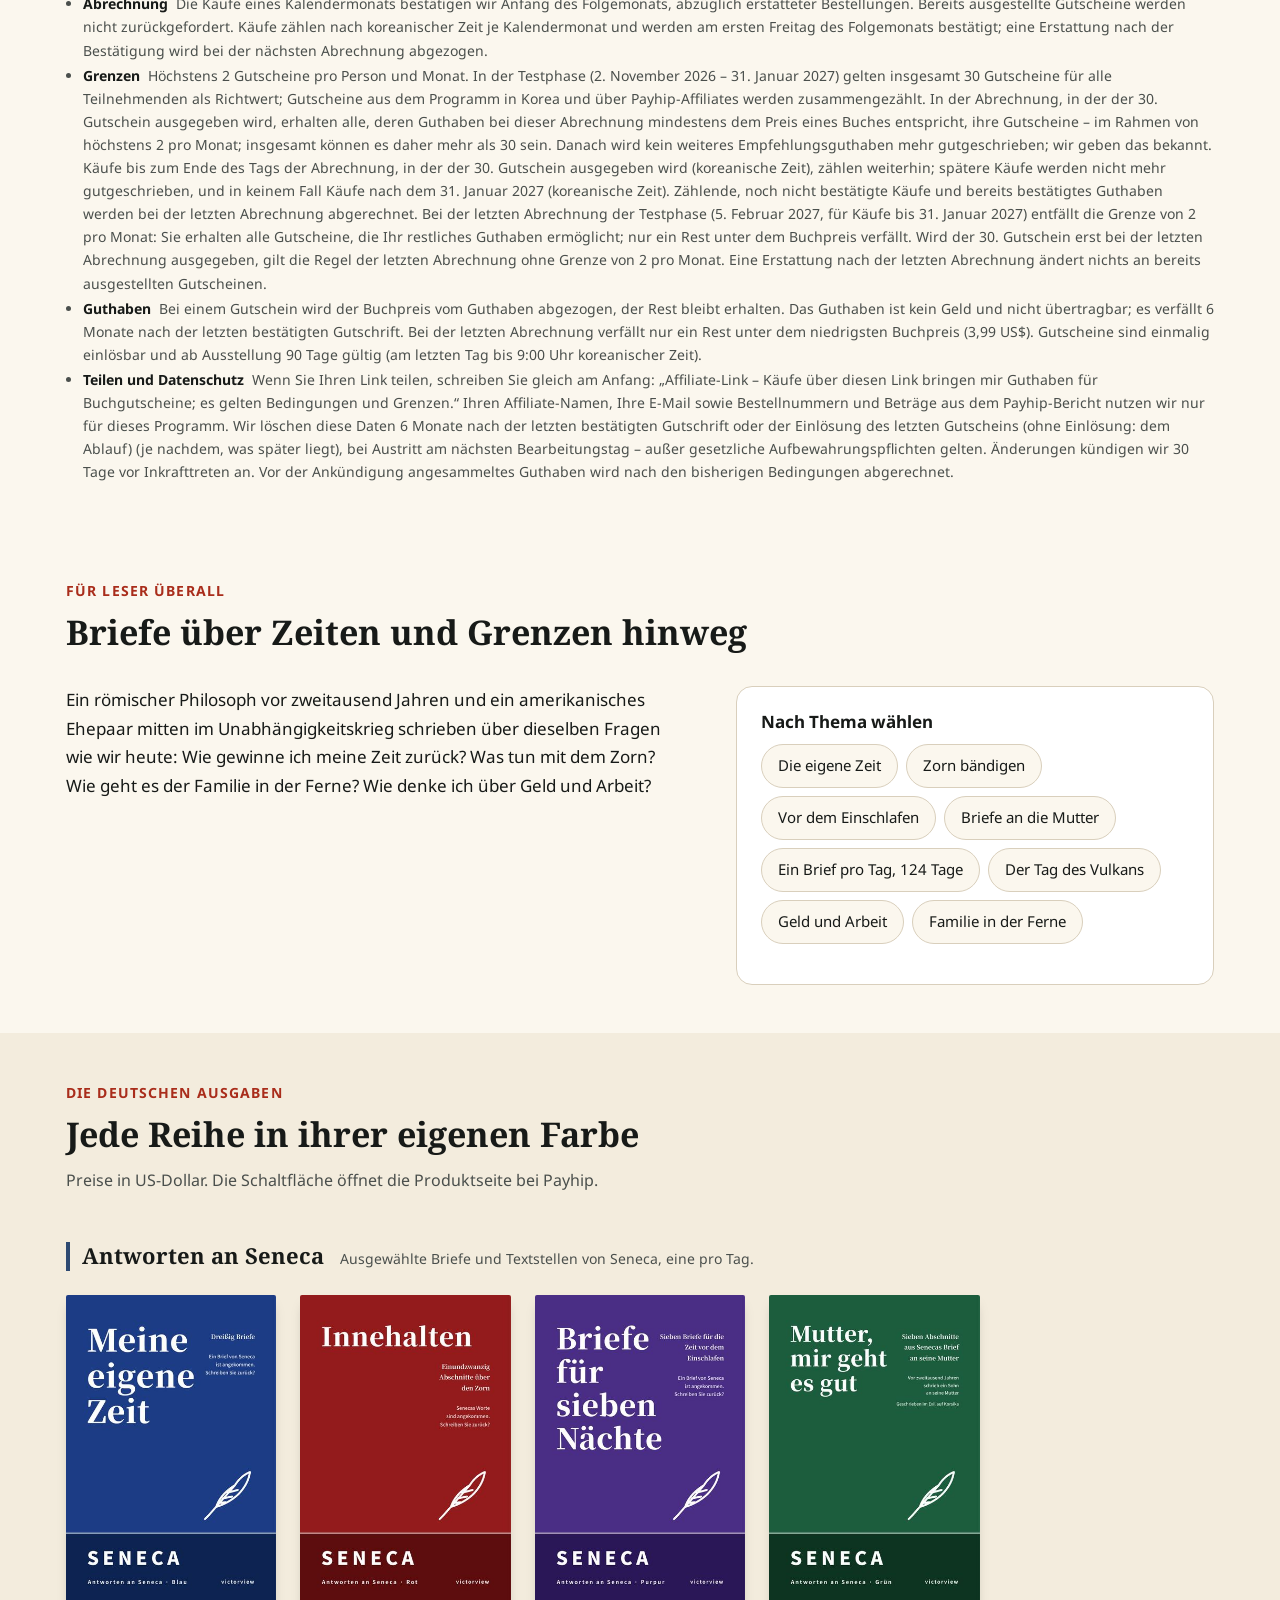
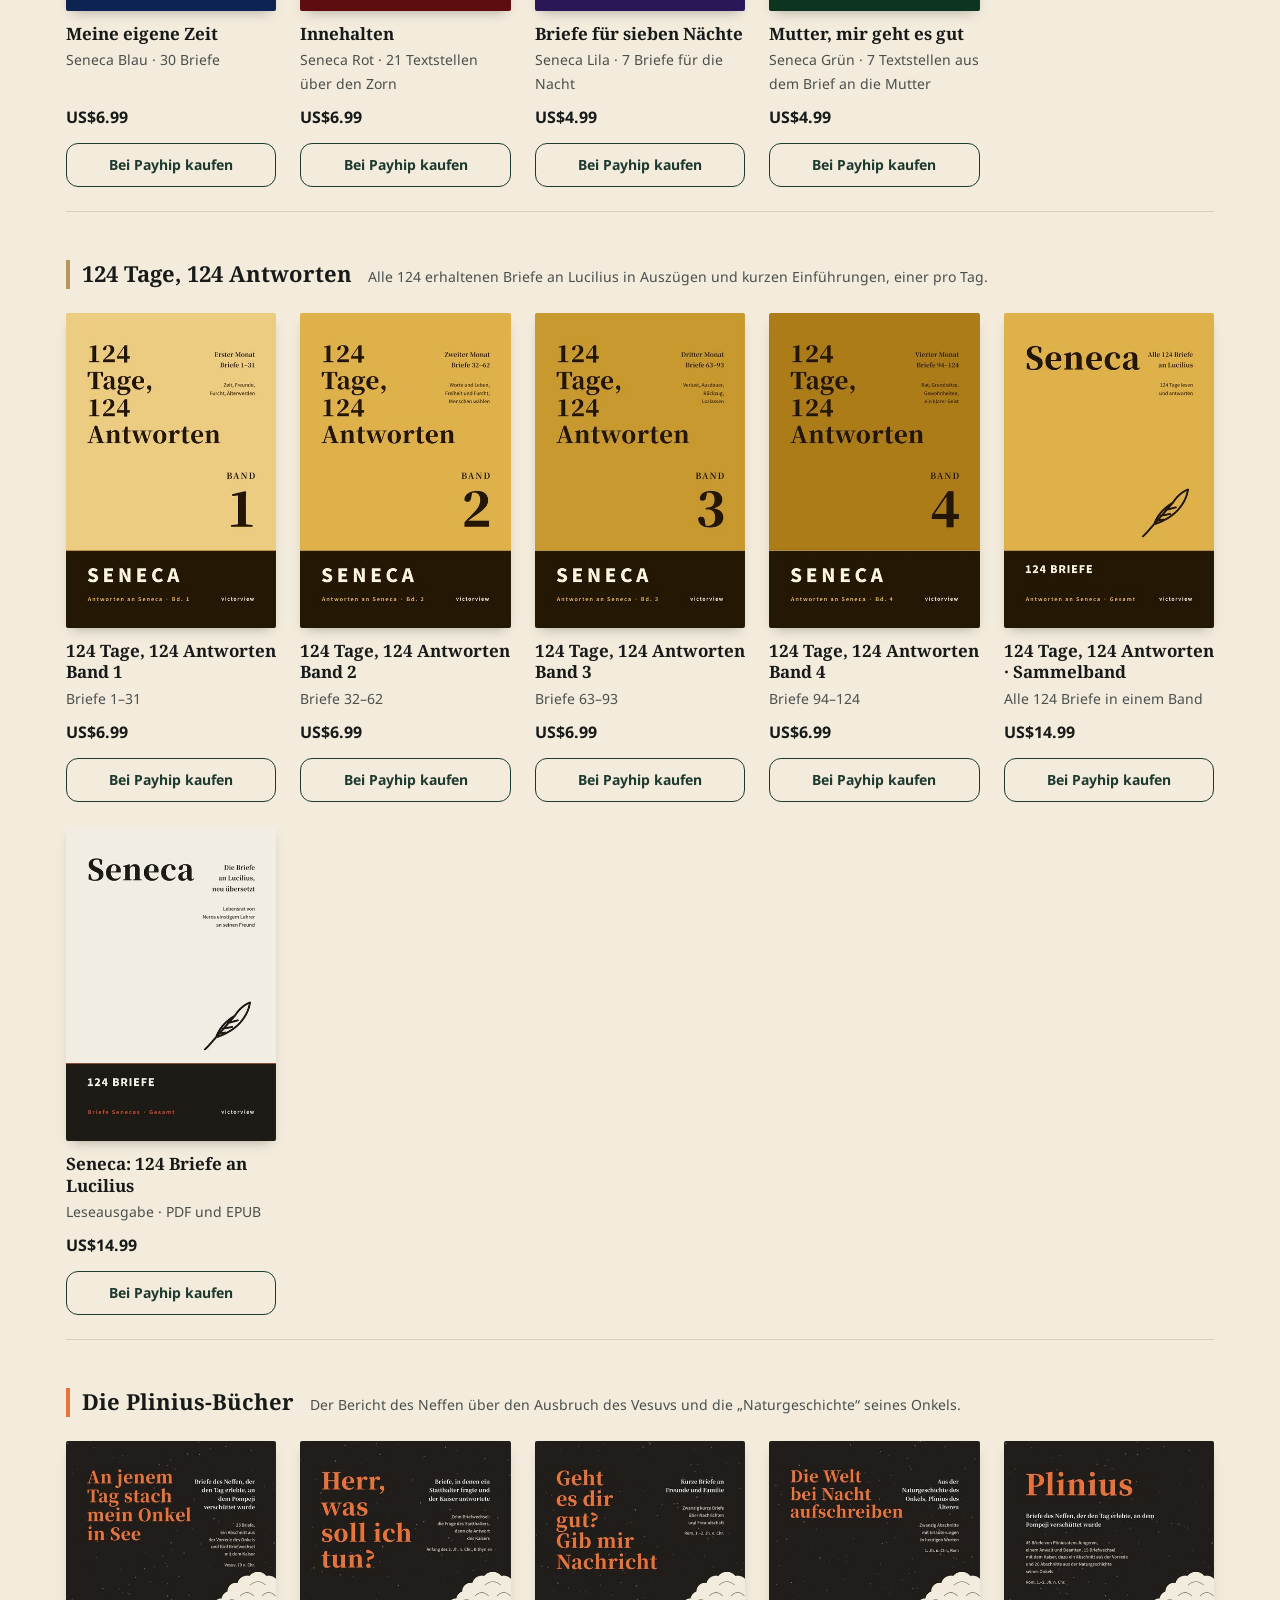
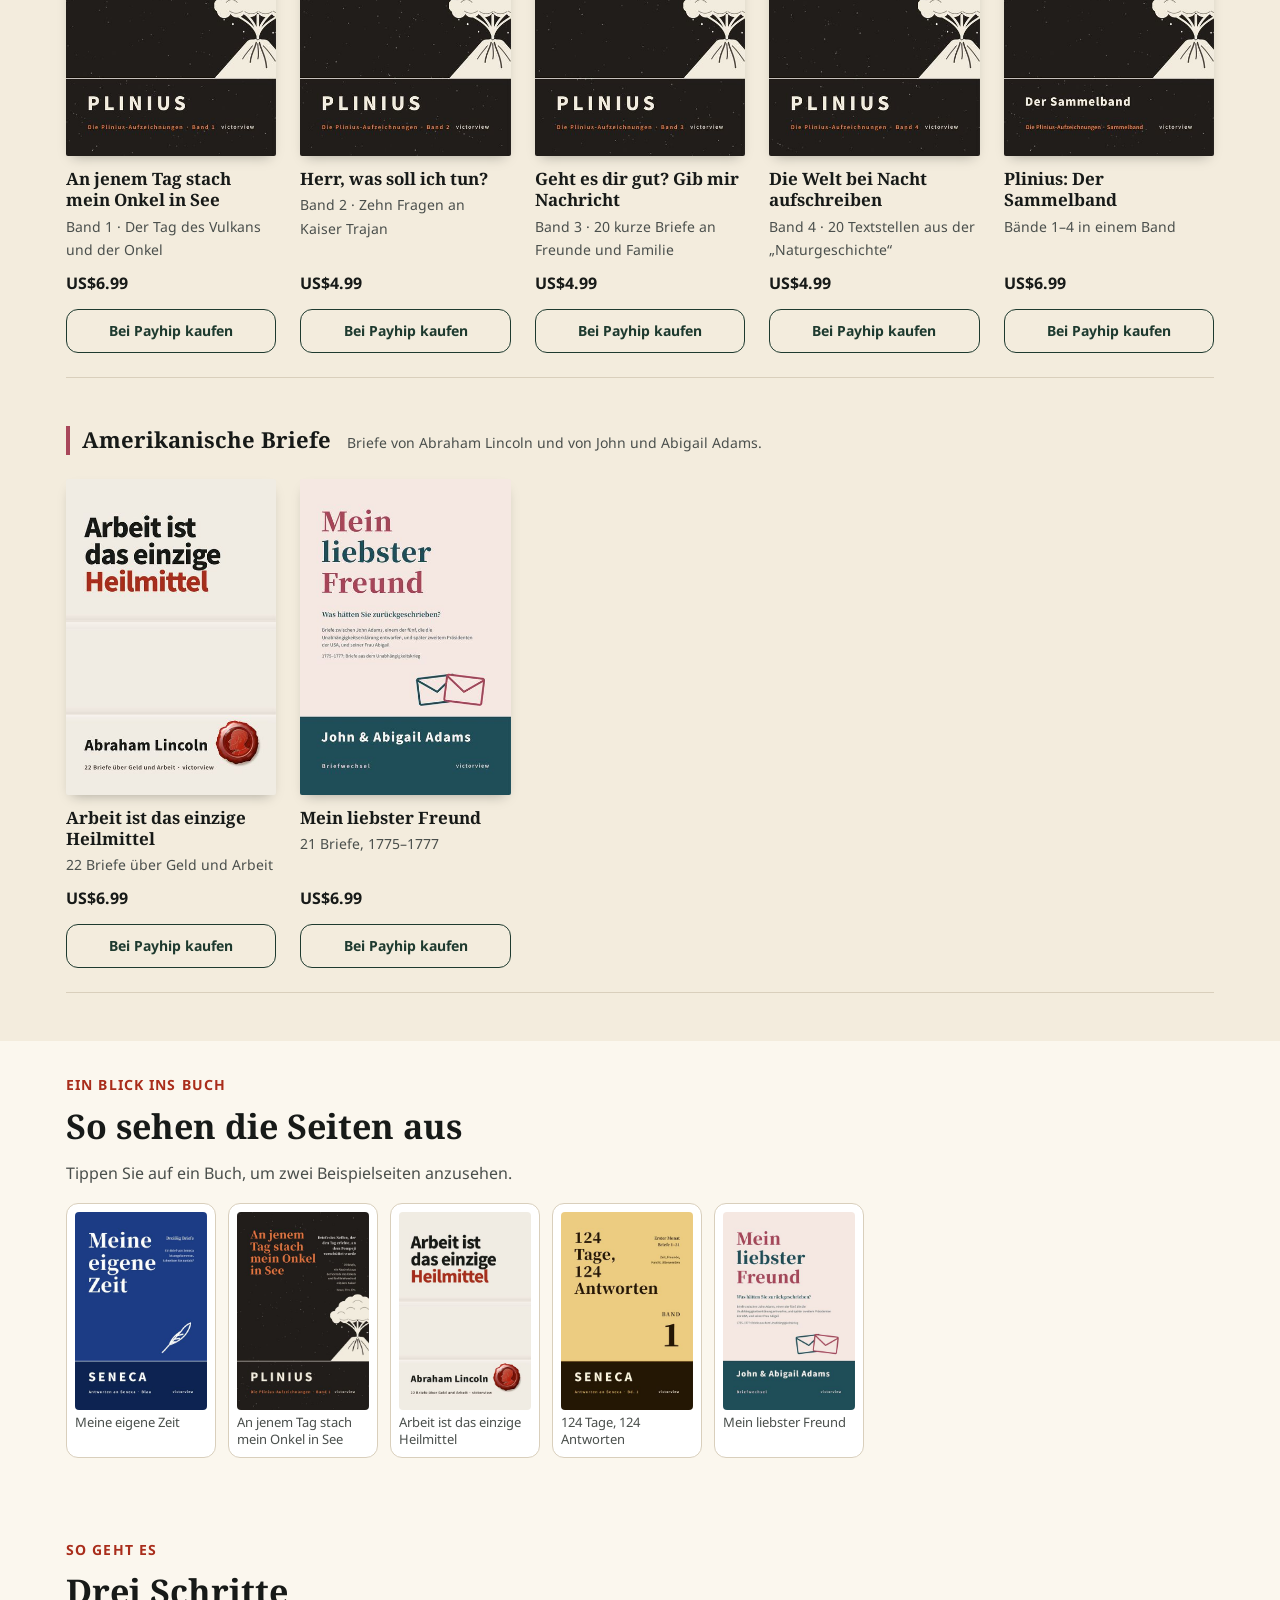
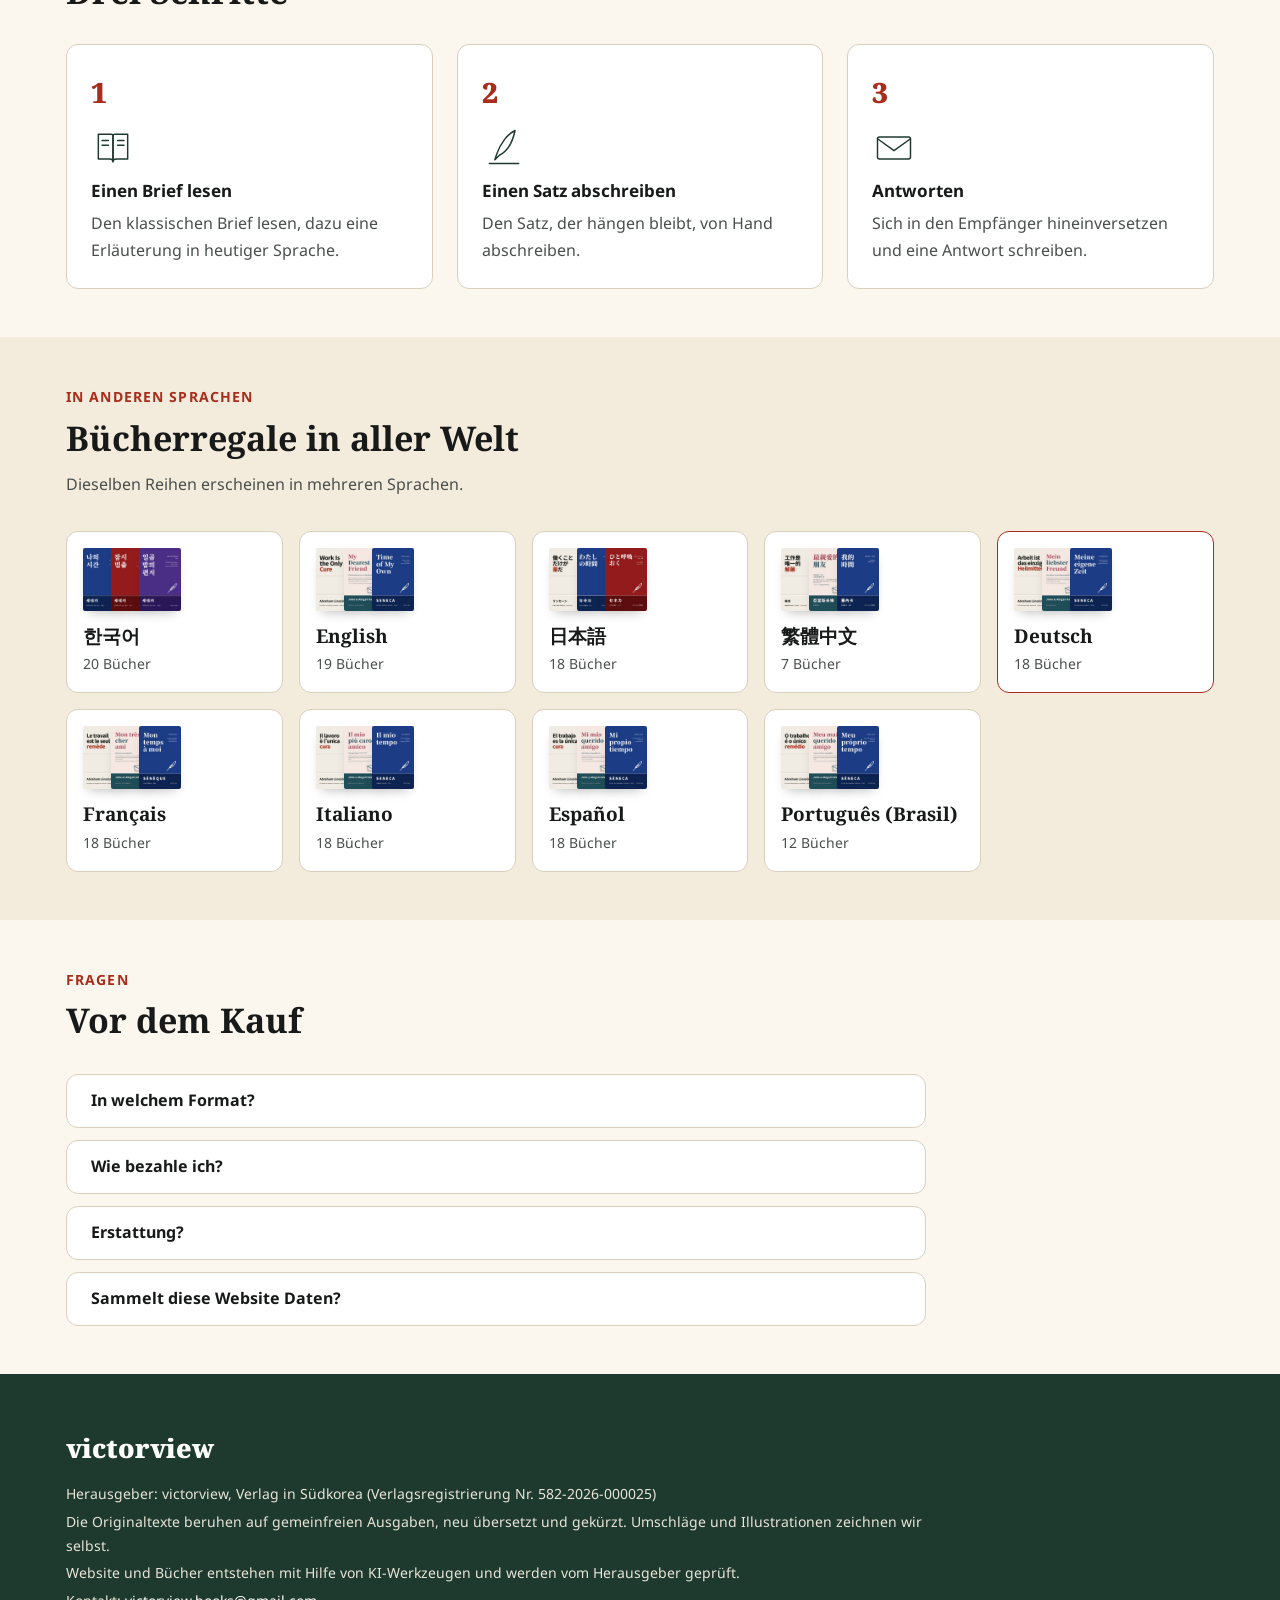
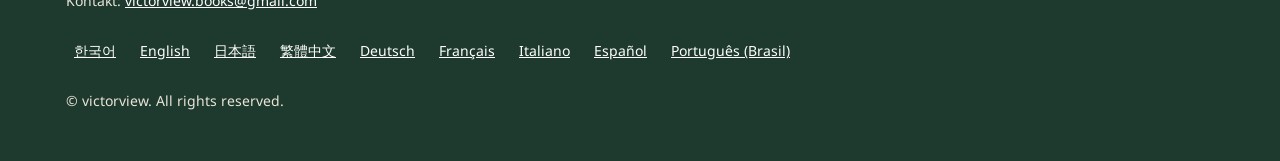
==== commit 453521a1: "Codex 확인 반영: 4차 문구(30장째 정산일·1월 31일 상한) 생성기에 되살려 재생성, 추천 코드 표시 종료 시각 2027-01-31 한국 시각 24시, 환불 문구 정리" ====
--- a/de/index.html
+++ b/de/index.html
@@ -30,11 +30,12 @@
 <link rel="stylesheet" href="https://fonts.googleapis.com/css2?family=Noto+Sans:wght@400;500;700&family=Noto+Serif:wght@500;700;900&display=swap">
 <link rel="stylesheet" href="../assets/global.css">
 <link rel="stylesheet" href="../assets/lang.css">
-
+<link rel="stylesheet" href="../assets/referral.css">
 
 </head>
 <body class="no-js">
 <a class="skip" href="#top">Zum Inhalt</a>
+<div class="ref-band" role="region" aria-label="Zur Eröffnung · ab 2. Nov. 2026"><div class="wrap"><span><b>Zur Eröffnung · ab 2. Nov. 2026</b> Bücher empfehlen, Buchgutscheine erhalten</span><a href="#ref">Mehr erfahren</a></div></div>
 <header class="site"><div class="wrap">
   <a class="logo" href="./">victor<i>view</i></a>
   <nav aria-label="menu"><a href="#books" class="hide-sm">Bücher</a><a href="#free" class="hide-sm">Kostenlos</a><a href="#faq" class="hide-sm">Fragen</a><details class="lang-pick"><summary aria-label="Sprache: Deutsch"><svg viewBox="0 0 24 24" aria-hidden="true"><circle cx="12" cy="12" r="9"/><path d="M3 12 H21 M12 3 C9 6 8 9 8 12 C8 15 9 18 12 21 C15 18 16 15 16 12 C16 9 15 6 12 3 Z"/></svg><span>Deutsch</span></summary><ul><li><a href="../" hreflang="ko" lang="ko">한국어</a></li><li><a href="../english.html" hreflang="en" lang="en">English</a></li><li><a href="../ja/" hreflang="ja" lang="ja">日本語</a></li><li><a href="../zh-tw/" hreflang="zh-TW" lang="zh-TW">繁體中文</a></li><li><a href="../de/" hreflang="de" lang="de" aria-current="true">Deutsch</a></li><li><a href="../fr/" hreflang="fr" lang="fr">Français</a></li><li><a href="../it/" hreflang="it" lang="it">Italiano</a></li><li><a href="../es/" hreflang="es" lang="es">Español</a></li><li><a href="../pt-br/" hreflang="pt-BR" lang="pt-BR">Português (Brasil)</a></li></ul></details></nav>
@@ -54,6 +55,12 @@
   <div class="sec-head reveal"><span class="kicker">KOSTENLOS</span><h2>Sieben Tage, jeden Tag ein Brief</h2></div>
   <div class="freebox reveal"><img src="../covers/de/free7.jpg" alt="Sieben Tage mit Seneca" width="400" height="600" loading="lazy"><div><span class="tag">Kostenlos</span><h3>Sieben Tage mit Seneca</h3><p>Sieben Textstellen aus Senecas „Von der Kürze des Lebens“, mit Seiten für Ihre Antworten. Ein kostenloses Arbeitsbuch zum Ausdrucken.</p><a class="btn" href="https://payhip.com/b/f6vB9" target="_blank" rel="noopener">Kostenlos herunterladen</a> <button class="btn ghost share-btn" type="button" data-url="https://victorview.netlify.app/de/#free" data-title="Sieben Tage mit Seneca" data-text="Sieben Textstellen von Seneca und jeden Tag eine Seite für Ihre Antwort – ein kostenloses Arbeitsbuch." data-done="Link kopiert" data-copy="Diesen Link kopieren">An Freunde senden</button></div></div>
 </div></section>
+<section class="sec ref-event" id="ref"><div class="wrap">
+  <div class="sec-head reveal"><span class="kicker">ZUR ERÖFFNUNG · START AM 2. NOVEMBER 2026</span><h2>Bücher empfehlen, Bücher erhalten</h2><p>Werden Sie Affiliate bei uns auf Payhip. Kauft jemand über Ihren Link, werden 30 % des gezahlten Betrags nach Rabatt Ihrem Empfehlungsguthaben gutgeschrieben. Erreicht das Guthaben den Preis eines unserer Bücher auf Payhip, schicken wir Ihnen einen Gutschein, mit dem Sie dieses Buch kostenlos erhalten.</p></div>
+  <p class="ref-key reveal">30 % des Betrags nach Rabatt · Buchgutscheine, kein Geld · höchstens 2 pro Monat (nicht bei der letzten Abrechnung) · 30 insgesamt als Richtwert (kann überschritten werden)</p>
+  <div class="ref-acts reveal"><a class="btn" href="https://payhip.com/auth/register/af6adc4852bcb3a" target="_blank" rel="noopener">Affiliate werden</a></div>
+  <ul class="ref-fine reveal"><li><b>Zählung</b> Payhip ordnet einen Kauf dem zuletzt angeklickten Affiliate-Link innerhalb der 30 Tage vor dem Kauf zu. 30 % des gezahlten Betrags nach Rabatt werden gutgeschrieben. Eigene Käufe sowie stornierte oder erstattete Bestellungen zählen nicht.</li><li><b>Abrechnung</b> Die Käufe eines Kalendermonats bestätigen wir Anfang des Folgemonats, abzüglich erstatteter Bestellungen. Bereits ausgestellte Gutscheine werden nicht zurückgefordert. Käufe zählen nach koreanischer Zeit je Kalendermonat und werden am ersten Freitag des Folgemonats bestätigt; eine Erstattung nach der Bestätigung wird bei der nächsten Abrechnung abgezogen.</li><li><b>Grenzen</b> Höchstens 2 Gutscheine pro Person und Monat. In der Testphase (2. November 2026 – 31. Januar 2027) gelten insgesamt 30 Gutscheine für alle Teilnehmenden als Richtwert; Gutscheine aus dem Programm in Korea und über Payhip-Affiliates werden zusammengezählt. In der Abrechnung, in der der 30. Gutschein ausgegeben wird, erhalten alle, deren Guthaben bei dieser Abrechnung mindestens dem Preis eines Buches entspricht, ihre Gutscheine – im Rahmen von höchstens 2 pro Monat; insgesamt können es daher mehr als 30 sein. Danach wird kein weiteres Empfehlungsguthaben mehr gutgeschrieben; wir geben das bekannt. Käufe bis zum Ende des Tags der Abrechnung, in der der 30. Gutschein ausgegeben wird (koreanische Zeit), zählen weiterhin; spätere Käufe werden nicht mehr gutgeschrieben, und in keinem Fall Käufe nach dem 31. Januar 2027 (koreanische Zeit). Zählende, noch nicht bestätigte Käufe und bereits bestätigtes Guthaben werden bei der letzten Abrechnung abgerechnet. Bei der letzten Abrechnung der Testphase (5. Februar 2027, für Käufe bis 31. Januar 2027) entfällt die Grenze von 2 pro Monat: Sie erhalten alle Gutscheine, die Ihr restliches Guthaben ermöglicht; nur ein Rest unter dem Buchpreis verfällt. Wird der 30. Gutschein erst bei der letzten Abrechnung ausgegeben, gilt die Regel der letzten Abrechnung ohne Grenze von 2 pro Monat. Eine Erstattung nach der letzten Abrechnung ändert nichts an bereits ausgestellten Gutscheinen.</li><li><b>Guthaben</b> Bei einem Gutschein wird der Buchpreis vom Guthaben abgezogen, der Rest bleibt erhalten. Das Guthaben ist kein Geld und nicht übertragbar; es verfällt 6 Monate nach der letzten bestätigten Gutschrift. Bei der letzten Abrechnung verfällt nur ein Rest unter dem niedrigsten Buchpreis (3,99 US$). Gutscheine sind einmalig einlösbar und ab Ausstellung 90 Tage gültig (am letzten Tag bis 9:00 Uhr koreanischer Zeit).</li><li><b>Teilen und Datenschutz</b> Wenn Sie Ihren Link teilen, schreiben Sie gleich am Anfang: „Affiliate-Link – Käufe über diesen Link bringen mir Guthaben für Buchgutscheine; es gelten Bedingungen und Grenzen.“ Ihren Affiliate-Namen, Ihre E-Mail sowie Bestellnummern und Beträge aus dem Payhip-Bericht nutzen wir nur für dieses Programm. Wir löschen diese Daten 6 Monate nach der letzten bestätigten Gutschrift oder der Einlösung des letzten Gutscheins (ohne Einlösung: dem Ablauf) (je nachdem, was später liegt), bei Austritt am nächsten Bearbeitungstag – außer gesetzliche Aufbewahrungspflichten gelten. Änderungen kündigen wir 30 Tage vor Inkrafttreten an. Vor der Ankündigung angesammeltes Guthaben wird nach den bisherigen Bedingungen abgerechnet.</li></ul>
+</div></section>
 <section class="sec" id="bond"><div class="wrap">
   <div class="sec-head reveal"><span class="kicker">FÜR LESER ÜBERALL</span><h2>Briefe über Zeiten und Grenzen hinweg</h2></div>
   <div class="bond"><div class="txt reveal"><p>Ein römischer Philosoph vor zweitausend Jahren und ein amerikanisches Ehepaar mitten im Unabhängigkeitskrieg schrieben über dieselben Fragen wie wir heute: Wie gewinne ich meine Zeit zurück? Was tun mit dem Zorn? Wie geht es der Familie in der Ferne? Wie denke ich über Geld und Arbeit?</p></div><div class="themes-box reveal"><h3>Nach Thema wählen</h3><ul class="themes"><li><a href="#b-blue">Die eigene Zeit</a></li><li><a href="#b-red">Zorn bändigen</a></li><li><a href="#b-purple">Vor dem Einschlafen</a></li><li><a href="#b-green">Briefe an die Mutter</a></li><li><a href="#b-goldall">Ein Brief pro Tag, 124 Tage</a></li><li><a href="#b-pliny1">Der Tag des Vulkans</a></li><li><a href="#b-lincoln">Geld und Arbeit</a></li><li><a href="#b-adams">Familie in der Ferne</a></li></ul></div></div>
@@ -68,7 +75,7 @@
 <section class="sec" id="peek"><div class="wrap"><div class="sec-head reveal"><span class="kicker">EIN BLICK INS BUCH</span><h2>So sehen die Seiten aus</h2><p>Tippen Sie auf ein Buch, um zwei Beispielseiten anzusehen.</p></div><div class="peek n5"><figure tabindex="0" role="button" data-pages="covers/preview/de-blue-1.jpg|covers/preview/de-blue-2.jpg" aria-label="Meine eigene Zeit · Beispielseiten ansehen"><img src="../covers/de/blue.jpg" alt="Meine eigene Zeit" width="400" height="600" loading="lazy" decoding="async"><figcaption>Meine eigene Zeit</figcaption></figure><figure tabindex="0" role="button" data-pages="covers/preview/de-pliny1-1.jpg|covers/preview/de-pliny1-2.jpg" aria-label="An jenem Tag stach mein Onkel in See · Beispielseiten ansehen"><img src="../covers/de/pliny1.jpg" alt="An jenem Tag stach mein Onkel in See" width="400" height="600" loading="lazy" decoding="async"><figcaption>An jenem Tag stach mein Onkel in See</figcaption></figure><figure tabindex="0" role="button" data-pages="covers/preview/de-lincoln-1.jpg|covers/preview/de-lincoln-2.jpg" aria-label="Arbeit ist das einzige Heilmittel · Beispielseiten ansehen"><img src="../covers/de/lincoln.jpg" alt="Arbeit ist das einzige Heilmittel" width="400" height="600" loading="lazy" decoding="async"><figcaption>Arbeit ist das einzige Heilmittel</figcaption></figure><figure tabindex="0" role="button" data-pages="covers/preview/de-gold1-1.jpg|covers/preview/de-gold1-2.jpg" aria-label="124 Tage, 124 Antworten · Beispielseiten ansehen"><img src="../covers/de/gold1.jpg" alt="124 Tage, 124 Antworten" width="400" height="600" loading="lazy" decoding="async"><figcaption>124 Tage, 124 Antworten</figcaption></figure><figure tabindex="0" role="button" data-pages="covers/preview/de-adams-1.jpg|covers/preview/de-adams-2.jpg" aria-label="Mein liebster Freund · Beispielseiten ansehen"><img src="../covers/de/adams.jpg" alt="Mein liebster Freund" width="400" height="600" loading="lazy" decoding="async"><figcaption>Mein liebster Freund</figcaption></figure></div></div></section>
 <section class="sec" id="how"><div class="wrap"><div class="sec-head reveal"><span class="kicker">SO GEHT ES</span><h2>Drei Schritte</h2></div><ol class="steps"><li class="reveal"><svg viewBox="0 0 48 48" aria-hidden="true"><path d="M8 10 H22 C24 10 24 12 24 12 V40 C24 38 22 37 20 37 H8 Z"/><path d="M40 10 H26 C24 10 24 12 24 12 V40 C24 38 26 37 28 37 H40 Z"/><path d="M12 17 H19 M12 22 H19 M29 17 H36 M29 22 H36"/></svg><b>Einen Brief lesen</b><span>Den klassischen Brief lesen, dazu eine Erläuterung in heutiger Sprache.</span></li><li class="reveal"><svg viewBox="0 0 48 48" aria-hidden="true"><path d="M36 6 C28 10 20 20 16 32 L14 38 L19 33 C27 29 33 21 36 6 Z"/><path d="M8 42 H40"/></svg><b>Einen Satz abschreiben</b><span>Den Satz, der hängen bleibt, von Hand abschreiben.</span></li><li class="reveal"><svg viewBox="0 0 48 48" aria-hidden="true"><rect x="6" y="13" width="36" height="24" rx="2"/><path d="M6 15 L24 28 L42 15"/></svg><b>Antworten</b><span>Sich in den Empfänger hineinversetzen und eine Antwort schreiben.</span></li></ol></div></section>
 <section class="sec alt" id="world"><div class="wrap"><div class="sec-head reveal"><span class="kicker">IN ANDEREN SPRACHEN</span><h2>Bücherregale in aller Welt</h2><p>Dieselben Reihen erscheinen in mehreren Sprachen.</p></div><ul class="world"><li><a href="../" hreflang="ko"><span class="thumbs"><img src="../covers/ko/01.jpg" alt="" width="42" height="63" loading="lazy" decoding="async"><img src="../covers/ko/02.jpg" alt="" width="42" height="63" loading="lazy" decoding="async"><img src="../covers/ko/03.jpg" alt="" width="42" height="63" loading="lazy" decoding="async"></span><b lang="ko">한국어</b><span>20 Bücher</span></a></li><li><a href="../english.html" hreflang="en"><span class="thumbs"><img src="../covers/en/lincoln.jpg" alt="" width="42" height="63" loading="lazy" decoding="async"><img src="../covers/en/adams.jpg" alt="" width="42" height="63" loading="lazy" decoding="async"><img src="../covers/en/blue.jpg" alt="" width="42" height="63" loading="lazy" decoding="async"></span><b lang="en">English</b><span>19 Bücher</span></a></li><li><a href="../ja/" hreflang="ja"><span class="thumbs"><img src="../covers/ja/lincoln.jpg" alt="" width="42" height="63" loading="lazy" decoding="async"><img src="../covers/ja/blue.jpg" alt="" width="42" height="63" loading="lazy" decoding="async"><img src="../covers/ja/red.jpg" alt="" width="42" height="63" loading="lazy" decoding="async"></span><b lang="ja">日本語</b><span>18 Bücher</span></a></li><li><a href="../zh-tw/" hreflang="zh-TW"><span class="thumbs"><img src="../covers/zh/lincoln.jpg" alt="" width="42" height="63" loading="lazy" decoding="async"><img src="../covers/zh/adams.jpg" alt="" width="42" height="63" loading="lazy" decoding="async"><img src="../covers/zh/blue.jpg" alt="" width="42" height="63" loading="lazy" decoding="async"></span><b lang="zh-TW">繁體中文</b><span>7 Bücher</span></a></li><li><a href="../de/" hreflang="de" aria-current="page"><span class="thumbs"><img src="../covers/de/lincoln.jpg" alt="" width="42" height="63" loading="lazy" decoding="async"><img src="../covers/de/adams.jpg" alt="" width="42" height="63" loading="lazy" decoding="async"><img src="../covers/de/blue.jpg" alt="" width="42" height="63" loading="lazy" decoding="async"></span><b lang="de">Deutsch</b><span>18 Bücher</span></a></li><li><a href="../fr/" hreflang="fr"><span class="thumbs"><img src="../covers/fr/lincoln.jpg" alt="" width="42" height="63" loading="lazy" decoding="async"><img src="../covers/fr/adams.jpg" alt="" width="42" height="63" loading="lazy" decoding="async"><img src="../covers/fr/blue.jpg" alt="" width="42" height="63" loading="lazy" decoding="async"></span><b lang="fr">Français</b><span>18 Bücher</span></a></li><li><a href="../it/" hreflang="it"><span class="thumbs"><img src="../covers/it/lincoln.jpg" alt="" width="42" height="63" loading="lazy" decoding="async"><img src="../covers/it/adams.jpg" alt="" width="42" height="63" loading="lazy" decoding="async"><img src="../covers/it/blue.jpg" alt="" width="42" height="63" loading="lazy" decoding="async"></span><b lang="it">Italiano</b><span>18 Bücher</span></a></li><li><a href="../es/" hreflang="es"><span class="thumbs"><img src="../covers/es/lincoln.jpg" alt="" width="42" height="63" loading="lazy" decoding="async"><img src="../covers/es/adams.jpg" alt="" width="42" height="63" loading="lazy" decoding="async"><img src="../covers/es/blue.jpg" alt="" width="42" height="63" loading="lazy" decoding="async"></span><b lang="es">Español</b><span>18 Bücher</span></a></li><li><a href="../pt-br/" hreflang="pt-BR"><span class="thumbs"><img src="../covers/pt/lincoln.jpg" alt="" width="42" height="63" loading="lazy" decoding="async"><img src="../covers/pt/adams.jpg" alt="" width="42" height="63" loading="lazy" decoding="async"><img src="../covers/pt/blue.jpg" alt="" width="42" height="63" loading="lazy" decoding="async"></span><b lang="pt-BR">Português (Brasil)</b><span>12 Bücher</span></a></li></ul></div></section>
-<section class="sec faq" id="faq"><div class="wrap"><div class="sec-head reveal"><span class="kicker">FRAGEN</span><h2>Vor dem Kauf</h2></div><details><summary>In welchem Format?</summary><p>PDF zum Ausdrucken (A4 und US Letter). Manche Bücher enthalten zusätzlich eine Leseausgabe oder ein EPUB – siehe die jeweilige Produktseite.</p></details><details><summary>Wie bezahle ich?</summary><p>Kauf und Download laufen über Payhip. Die Preise sind in US-Dollar angegeben.</p></details><details><summary>Erstattung?</summary><p>Heruntergeladene E-Books werden nicht erstattet. Bitte sehen Sie sich vor dem Kauf die Leseprobe im Buch und die Produktseite genau an. Lässt sich die Datei nicht öffnen oder weicht das erhaltene Buch von der Beschreibung ab, erstatten wir den Kaufpreis (Kontakt: <a href="mailto:victorview.books@gmail.com">victorview.books@gmail.com</a>).</p></details><details><summary>Sammelt diese Website Daten?</summary><p>Auf dieser Website gibt es keine Registrierung, keine Zahlung und keine Formulare, auch keine Analyse- oder Werbe-Cookies. Die Website wird über Netlify ausgeliefert, die Schriften kommen von Google Fonts.</p></details></div></section>
+<section class="sec faq" id="faq"><div class="wrap"><div class="sec-head reveal"><span class="kicker">FRAGEN</span><h2>Vor dem Kauf</h2></div><details><summary>In welchem Format?</summary><p>PDF zum Ausdrucken (A4 und US Letter). Manche Bücher enthalten zusätzlich eine Leseausgabe oder ein EPUB – siehe die jeweilige Produktseite.</p></details><details><summary>Wie bezahle ich?</summary><p>Kauf und Download laufen über Payhip. Die Preise sind in US-Dollar angegeben.</p></details><details><summary>Erstattung?</summary><p>Für heruntergeladene E-Books ist die Erstattung eingeschränkt. Bitte sehen Sie sich vor dem Kauf die Leseprobe im Buch und die Produktseite genau an. Lässt sich die Datei nicht öffnen oder weicht das erhaltene Buch von der Beschreibung ab, erstatten wir den Kaufpreis (Kontakt: <a href="mailto:victorview.books@gmail.com">victorview.books@gmail.com</a>).</p></details><details><summary>Sammelt diese Website Daten?</summary><p>Auf dieser Website gibt es keine Registrierung, keine Zahlung und keine Formulare, auch keine Analyse- oder Werbe-Cookies. Die Website wird über Netlify ausgeliefert, die Schriften kommen von Google Fonts.</p></details></div></section>
 </main>
 <footer><div class="wrap">
   <p class="flogo">victorview</p>
@@ -81,7 +88,7 @@
 <script src="../assets/share.js" defer></script>
 <script src="../assets/jump.js" defer></script>
 <script src="../assets/zoom.js" defer></script>
-
+<script src="../assets/celebrate.js" defer></script>
 <script>
 (function () {
   document.body.classList.remove('no-js');
--- a/assets/referral.css
+++ b/assets/referral.css
@@ -0,0 +1,33 @@
+/* 오픈 기념 추천 이벤트 (2026-10-29 시장 승인) — 띠 배너와 이벤트 칸. 검이불루 화이불치: 녹색 띠 한 줄, 다홍은 한 점만 */
+.ref-band { background: var(--green); color: #F3ECDD; font-size: var(--fs-small); line-height: 1.5; }
+.ref-band .wrap { display: flex; flex-wrap: wrap; align-items: center; justify-content: center; gap: 0 var(--s-3); min-height: 44px; padding-top: 2px; padding-bottom: 2px; text-align: center; }
+.ref-band b { color: #fff; font-weight: 700; }
+.ref-band a { color: #fff; text-decoration: underline; text-underline-offset: 3px; display: inline-flex; align-items: center; min-height: 44px; padding: 0 var(--s-2); white-space: nowrap; }
+.ref-band a:hover { text-decoration-thickness: 2px; }
+
+.ref-event { scroll-margin-top: 64px; }
+.ref-card { background: #fff; border: 1px solid var(--line); border-radius: var(--r-lg); padding: var(--s-5); display: grid; grid-template-columns: 1fr 1fr; gap: var(--s-6); }
+.ref-card h3 { font-size: var(--fs-h3); }
+.ref-card > div > p { margin-top: var(--s-2); color: var(--ink-2); }
+.ref-steps { list-style: none; margin: var(--s-4) 0 0; padding: 0; counter-reset: rs; }
+.ref-steps li { counter-increment: rs; position: relative; padding: 0 0 var(--s-3) 40px; color: var(--ink-2); }
+.ref-steps li::before { content: counter(rs); position: absolute; left: 0; top: 0; width: 28px; height: 28px; border-radius: 50%; border: 1.5px solid var(--green); color: var(--green); font-weight: 700; font-size: var(--fs-small); display: flex; align-items: center; justify-content: center; }
+.ref-steps b { color: var(--ink); }
+.ref-table { width: 100%; border-collapse: collapse; margin-top: var(--s-3); font-size: var(--fs-small); }
+.ref-table th, .ref-table td { border-bottom: 1px solid var(--line); padding: var(--s-2) var(--s-2) var(--s-2) 0; text-align: left; vertical-align: top; }
+.ref-table th { color: var(--ink); font-weight: 700; white-space: nowrap; }
+.ref-table td { color: var(--ink-2); }
+.ref-table td:first-child { white-space: nowrap; color: var(--green); font-weight: 700; }
+.ref-note { margin-top: var(--s-2); font-size: var(--fs-small); color: var(--ink-2); }
+.ref-key { margin-top: var(--s-4); padding: var(--s-2) var(--s-3); border: 1px solid var(--line); border-radius: var(--r); background: var(--paper); font-size: var(--fs-small); font-weight: 700; color: var(--ink); }
+.ref-fine b { color: var(--ink); margin-right: 4px; }
+.ref-acts { display: flex; flex-wrap: wrap; gap: var(--s-3); margin-top: var(--s-4); }
+.ref-acts .btn { margin: 0; }
+.ref-disclose { margin-top: var(--s-4); padding: var(--s-3) var(--s-4); border-left: 3px solid var(--green); background: var(--paper); font-size: var(--fs-small); color: var(--ink); }
+.ref-fine { margin: var(--s-4) 0 0; padding-left: 1.2em; font-size: var(--fs-small); line-height: 1.65; color: var(--ink-2); }
+.ref-fine li { margin-top: 2px; }
+@media (max-width: 760px) {
+  .ref-card { grid-template-columns: 1fr; gap: var(--s-4); padding: var(--s-4); }
+  .ref-acts .btn { width: 100%; }
+}
+@media print { .ref-band { display: none; } }
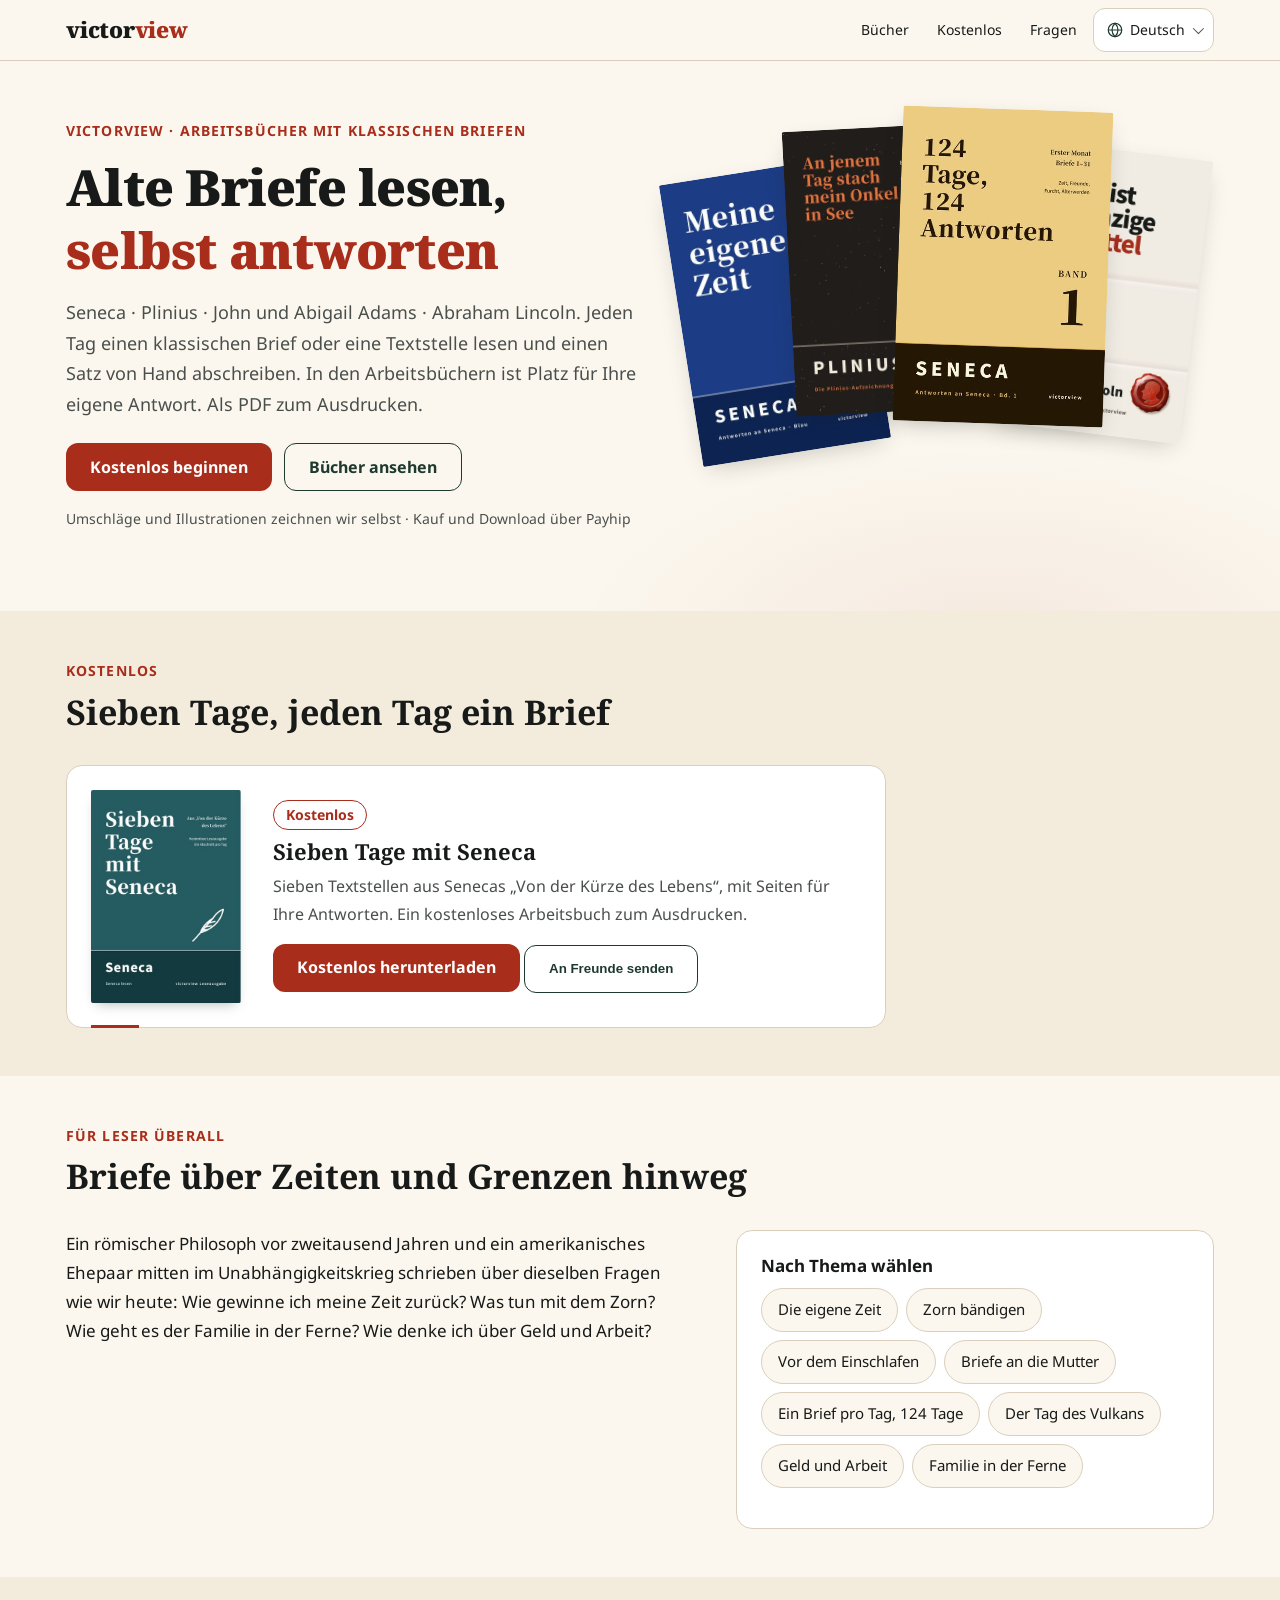
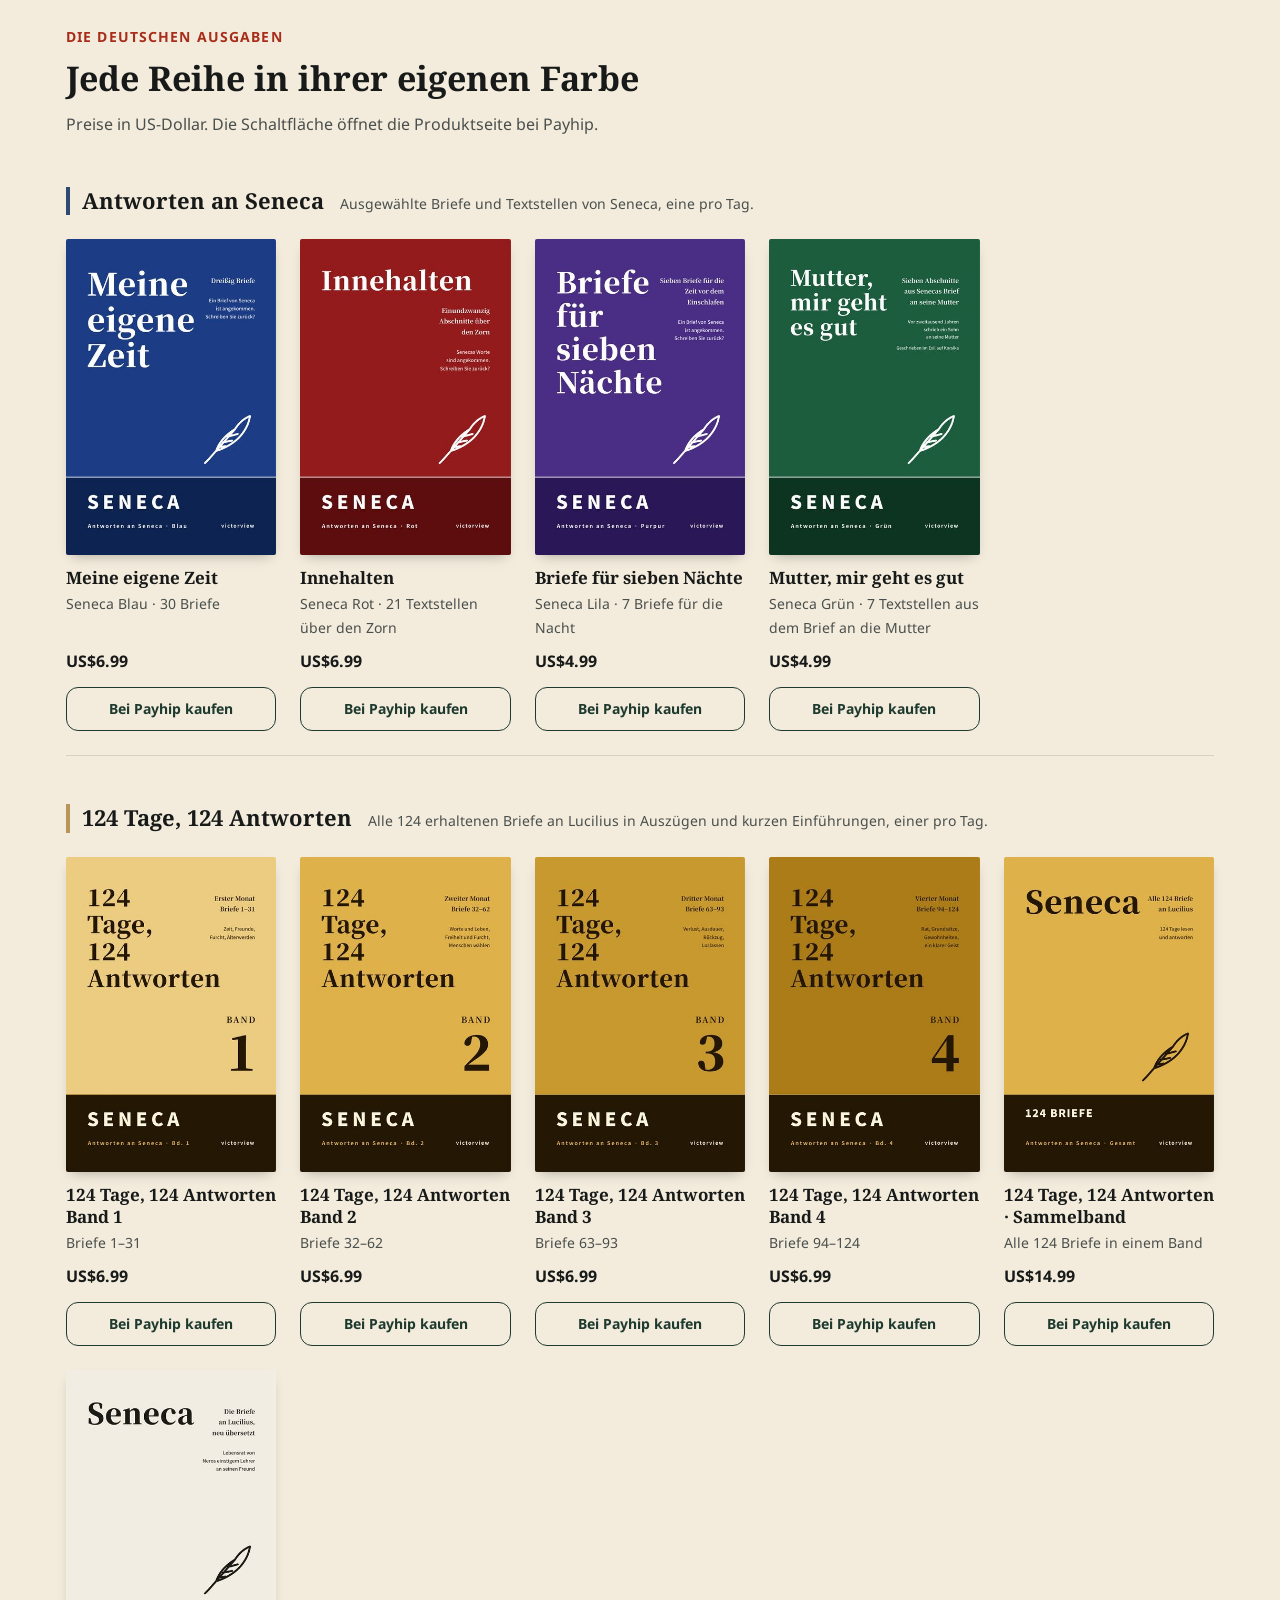
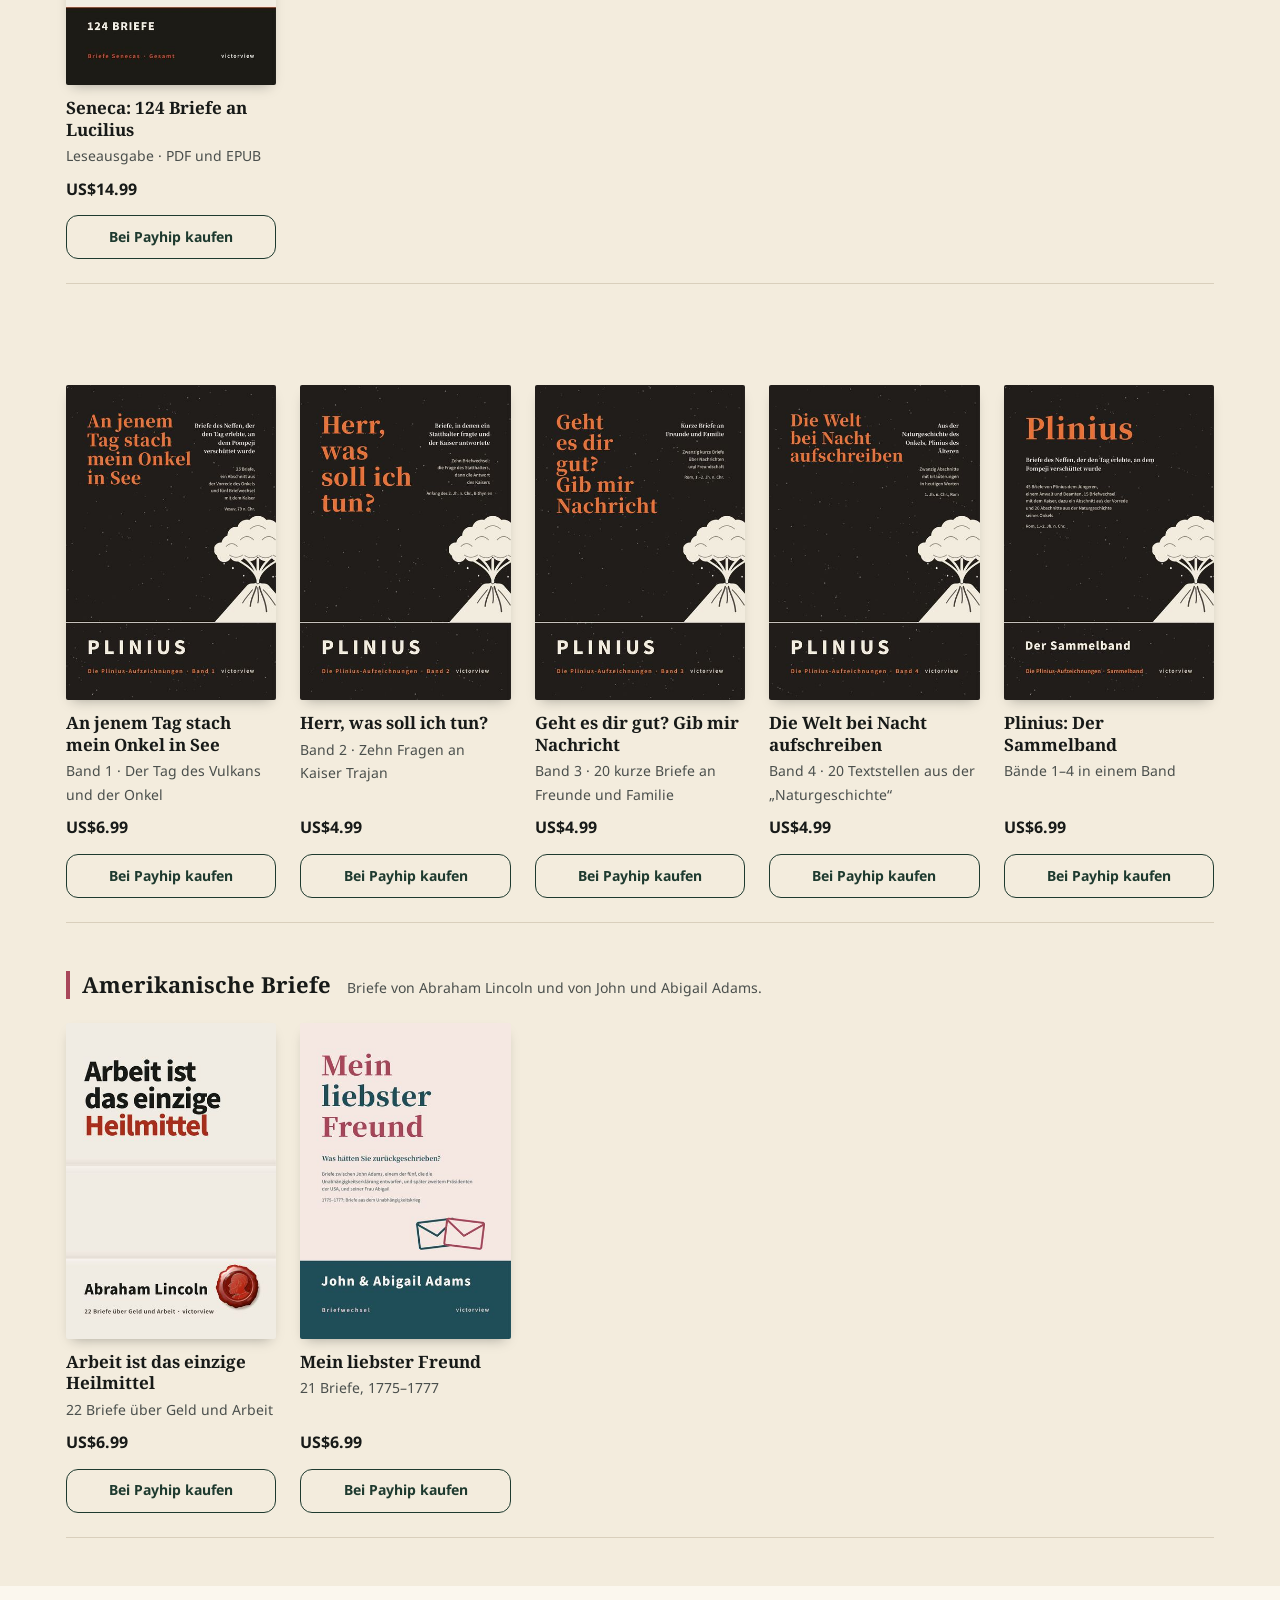
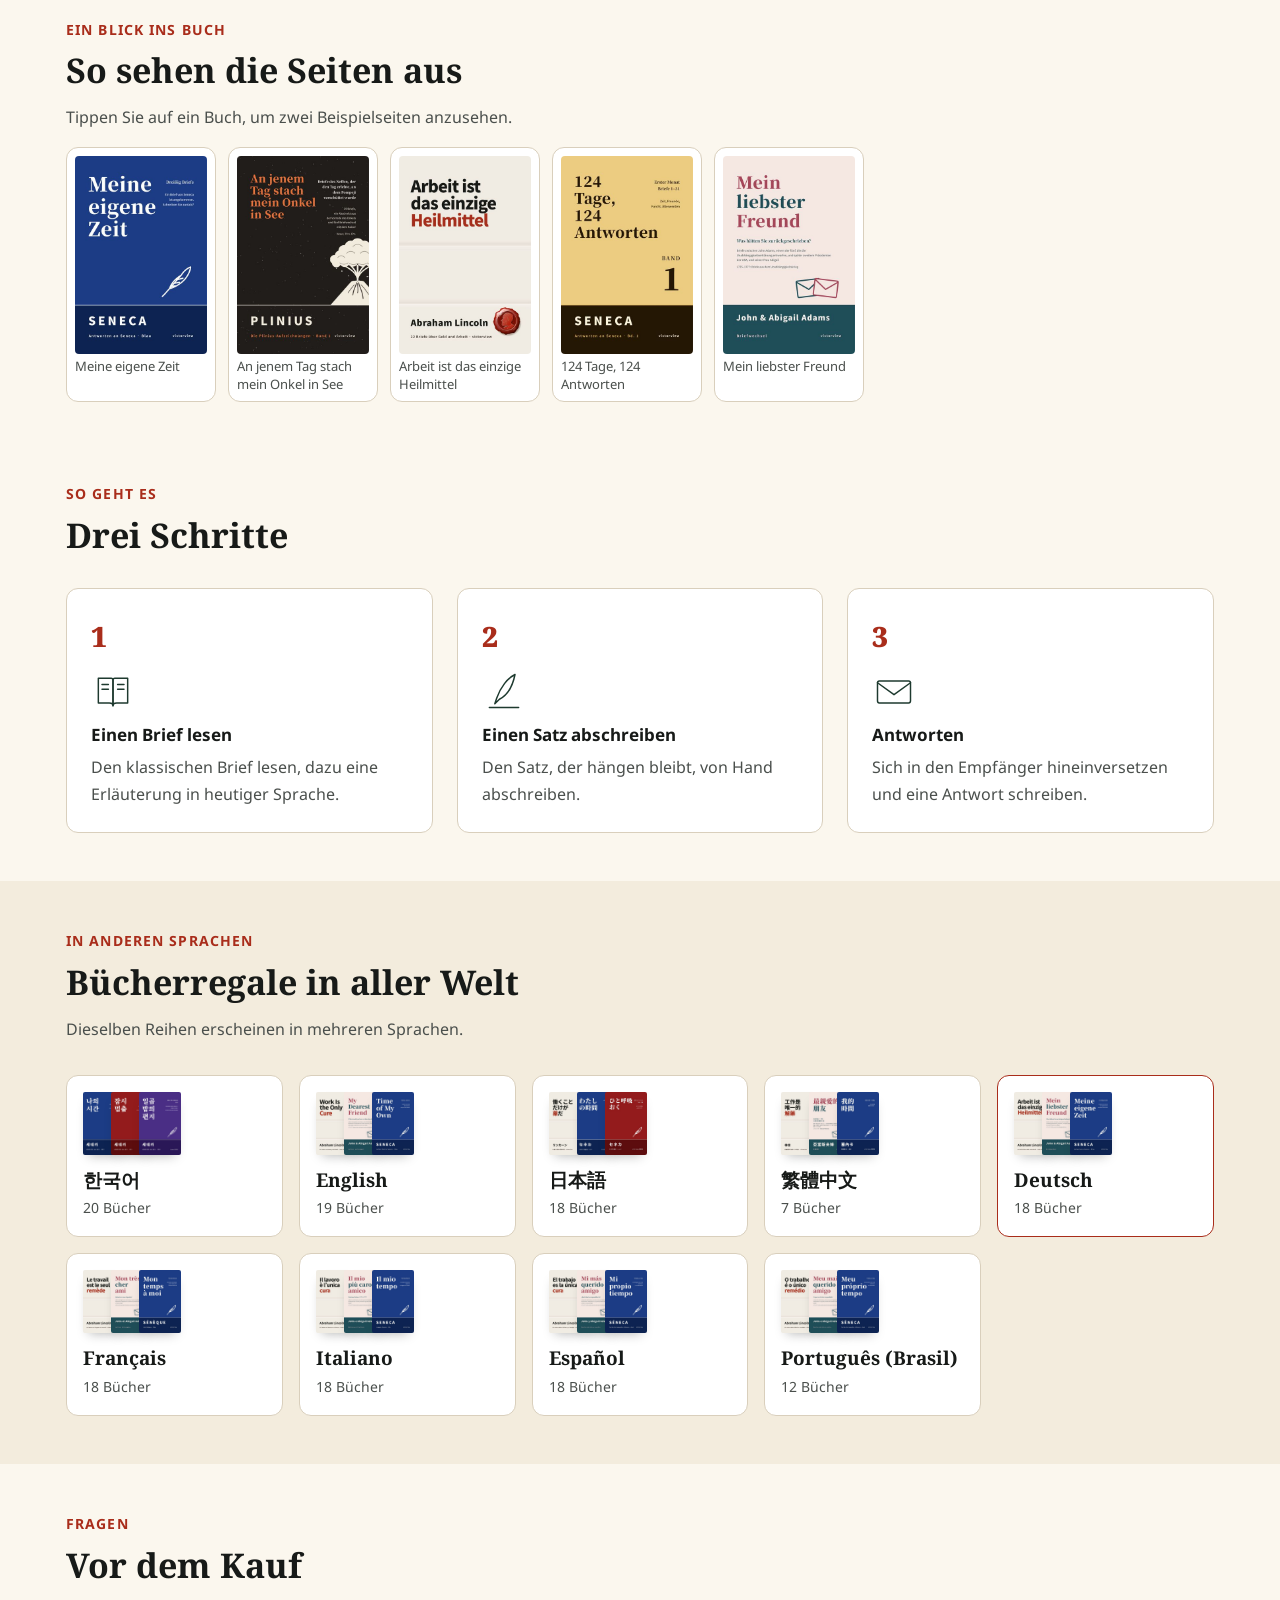
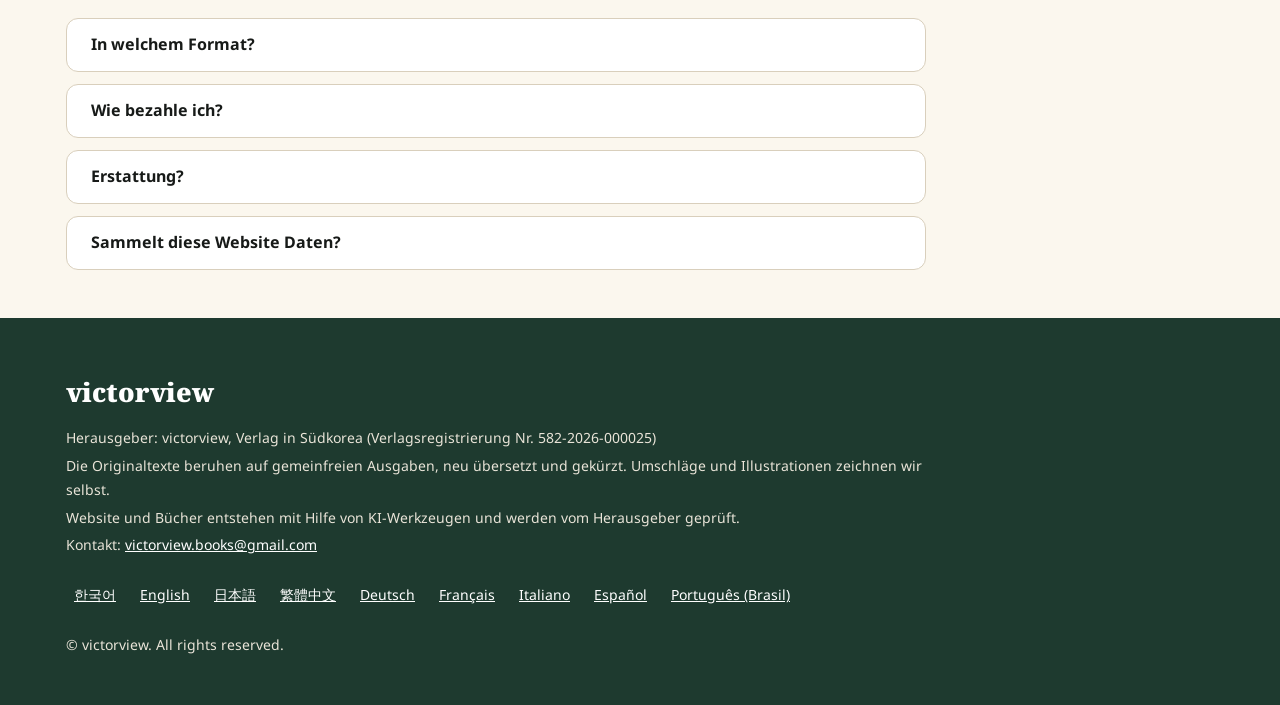
==== commit 4d2f7a31: "환불 고지 문구 정리: 8개 언어를 '환불 제한'(한국어와 같은 강도)으로 맞추고 index.html 머리 주석 줄 복원" ====
--- a/de/index.html
+++ b/de/index.html
@@ -30,12 +30,11 @@
 <link rel="stylesheet" href="https://fonts.googleapis.com/css2?family=Noto+Sans:wght@400;500;700&family=Noto+Serif:wght@500;700;900&display=swap">
 <link rel="stylesheet" href="../assets/global.css">
 <link rel="stylesheet" href="../assets/lang.css">
-<link rel="stylesheet" href="../assets/referral.css">
+
 
 </head>
 <body class="no-js">
 <a class="skip" href="#top">Zum Inhalt</a>
-<div class="ref-band" role="region" aria-label="Zur Eröffnung · ab 2. Nov. 2026"><div class="wrap"><span><b>Zur Eröffnung · ab 2. Nov. 2026</b> Bücher empfehlen, Buchgutscheine erhalten</span><a href="#ref">Mehr erfahren</a></div></div>
 <header class="site"><div class="wrap">
   <a class="logo" href="./">victor<i>view</i></a>
   <nav aria-label="menu"><a href="#books" class="hide-sm">Bücher</a><a href="#free" class="hide-sm">Kostenlos</a><a href="#faq" class="hide-sm">Fragen</a><details class="lang-pick"><summary aria-label="Sprache: Deutsch"><svg viewBox="0 0 24 24" aria-hidden="true"><circle cx="12" cy="12" r="9"/><path d="M3 12 H21 M12 3 C9 6 8 9 8 12 C8 15 9 18 12 21 C15 18 16 15 16 12 C16 9 15 6 12 3 Z"/></svg><span>Deutsch</span></summary><ul><li><a href="../" hreflang="ko" lang="ko">한국어</a></li><li><a href="../english.html" hreflang="en" lang="en">English</a></li><li><a href="../ja/" hreflang="ja" lang="ja">日本語</a></li><li><a href="../zh-tw/" hreflang="zh-TW" lang="zh-TW">繁體中文</a></li><li><a href="../de/" hreflang="de" lang="de" aria-current="true">Deutsch</a></li><li><a href="../fr/" hreflang="fr" lang="fr">Français</a></li><li><a href="../it/" hreflang="it" lang="it">Italiano</a></li><li><a href="../es/" hreflang="es" lang="es">Español</a></li><li><a href="../pt-br/" hreflang="pt-BR" lang="pt-BR">Português (Brasil)</a></li></ul></details></nav>
@@ -54,12 +53,6 @@
 <section class="sec alt" id="free"><div class="wrap">
   <div class="sec-head reveal"><span class="kicker">KOSTENLOS</span><h2>Sieben Tage, jeden Tag ein Brief</h2></div>
   <div class="freebox reveal"><img src="../covers/de/free7.jpg" alt="Sieben Tage mit Seneca" width="400" height="600" loading="lazy"><div><span class="tag">Kostenlos</span><h3>Sieben Tage mit Seneca</h3><p>Sieben Textstellen aus Senecas „Von der Kürze des Lebens“, mit Seiten für Ihre Antworten. Ein kostenloses Arbeitsbuch zum Ausdrucken.</p><a class="btn" href="https://payhip.com/b/f6vB9" target="_blank" rel="noopener">Kostenlos herunterladen</a> <button class="btn ghost share-btn" type="button" data-url="https://victorview.netlify.app/de/#free" data-title="Sieben Tage mit Seneca" data-text="Sieben Textstellen von Seneca und jeden Tag eine Seite für Ihre Antwort – ein kostenloses Arbeitsbuch." data-done="Link kopiert" data-copy="Diesen Link kopieren">An Freunde senden</button></div></div>
-</div></section>
-<section class="sec ref-event" id="ref"><div class="wrap">
-  <div class="sec-head reveal"><span class="kicker">ZUR ERÖFFNUNG · START AM 2. NOVEMBER 2026</span><h2>Bücher empfehlen, Bücher erhalten</h2><p>Werden Sie Affiliate bei uns auf Payhip. Kauft jemand über Ihren Link, werden 30 % des gezahlten Betrags nach Rabatt Ihrem Empfehlungsguthaben gutgeschrieben. Erreicht das Guthaben den Preis eines unserer Bücher auf Payhip, schicken wir Ihnen einen Gutschein, mit dem Sie dieses Buch kostenlos erhalten.</p></div>
-  <p class="ref-key reveal">30 % des Betrags nach Rabatt · Buchgutscheine, kein Geld · höchstens 2 pro Monat (nicht bei der letzten Abrechnung) · 30 insgesamt als Richtwert (kann überschritten werden)</p>
-  <div class="ref-acts reveal"><a class="btn" href="https://payhip.com/auth/register/af6adc4852bcb3a" target="_blank" rel="noopener">Affiliate werden</a></div>
-  <ul class="ref-fine reveal"><li><b>Zählung</b> Payhip ordnet einen Kauf dem zuletzt angeklickten Affiliate-Link innerhalb der 30 Tage vor dem Kauf zu. 30 % des gezahlten Betrags nach Rabatt werden gutgeschrieben. Eigene Käufe sowie stornierte oder erstattete Bestellungen zählen nicht.</li><li><b>Abrechnung</b> Die Käufe eines Kalendermonats bestätigen wir Anfang des Folgemonats, abzüglich erstatteter Bestellungen. Bereits ausgestellte Gutscheine werden nicht zurückgefordert. Käufe zählen nach koreanischer Zeit je Kalendermonat und werden am ersten Freitag des Folgemonats bestätigt; eine Erstattung nach der Bestätigung wird bei der nächsten Abrechnung abgezogen.</li><li><b>Grenzen</b> Höchstens 2 Gutscheine pro Person und Monat. In der Testphase (2. November 2026 – 31. Januar 2027) gelten insgesamt 30 Gutscheine für alle Teilnehmenden als Richtwert; Gutscheine aus dem Programm in Korea und über Payhip-Affiliates werden zusammengezählt. In der Abrechnung, in der der 30. Gutschein ausgegeben wird, erhalten alle, deren Guthaben bei dieser Abrechnung mindestens dem Preis eines Buches entspricht, ihre Gutscheine – im Rahmen von höchstens 2 pro Monat; insgesamt können es daher mehr als 30 sein. Danach wird kein weiteres Empfehlungsguthaben mehr gutgeschrieben; wir geben das bekannt. Käufe bis zum Ende des Tags der Abrechnung, in der der 30. Gutschein ausgegeben wird (koreanische Zeit), zählen weiterhin; spätere Käufe werden nicht mehr gutgeschrieben, und in keinem Fall Käufe nach dem 31. Januar 2027 (koreanische Zeit). Zählende, noch nicht bestätigte Käufe und bereits bestätigtes Guthaben werden bei der letzten Abrechnung abgerechnet. Bei der letzten Abrechnung der Testphase (5. Februar 2027, für Käufe bis 31. Januar 2027) entfällt die Grenze von 2 pro Monat: Sie erhalten alle Gutscheine, die Ihr restliches Guthaben ermöglicht; nur ein Rest unter dem Buchpreis verfällt. Wird der 30. Gutschein erst bei der letzten Abrechnung ausgegeben, gilt die Regel der letzten Abrechnung ohne Grenze von 2 pro Monat. Eine Erstattung nach der letzten Abrechnung ändert nichts an bereits ausgestellten Gutscheinen.</li><li><b>Guthaben</b> Bei einem Gutschein wird der Buchpreis vom Guthaben abgezogen, der Rest bleibt erhalten. Das Guthaben ist kein Geld und nicht übertragbar; es verfällt 6 Monate nach der letzten bestätigten Gutschrift. Bei der letzten Abrechnung verfällt nur ein Rest unter dem niedrigsten Buchpreis (3,99 US$). Gutscheine sind einmalig einlösbar und ab Ausstellung 90 Tage gültig (am letzten Tag bis 9:00 Uhr koreanischer Zeit).</li><li><b>Teilen und Datenschutz</b> Wenn Sie Ihren Link teilen, schreiben Sie gleich am Anfang: „Affiliate-Link – Käufe über diesen Link bringen mir Guthaben für Buchgutscheine; es gelten Bedingungen und Grenzen.“ Ihren Affiliate-Namen, Ihre E-Mail sowie Bestellnummern und Beträge aus dem Payhip-Bericht nutzen wir nur für dieses Programm. Wir löschen diese Daten 6 Monate nach der letzten bestätigten Gutschrift oder der Einlösung des letzten Gutscheins (ohne Einlösung: dem Ablauf) (je nachdem, was später liegt), bei Austritt am nächsten Bearbeitungstag – außer gesetzliche Aufbewahrungspflichten gelten. Änderungen kündigen wir 30 Tage vor Inkrafttreten an. Vor der Ankündigung angesammeltes Guthaben wird nach den bisherigen Bedingungen abgerechnet.</li></ul>
 </div></section>
 <section class="sec" id="bond"><div class="wrap">
   <div class="sec-head reveal"><span class="kicker">FÜR LESER ÜBERALL</span><h2>Briefe über Zeiten und Grenzen hinweg</h2></div>
@@ -88,7 +81,7 @@
 <script src="../assets/share.js" defer></script>
 <script src="../assets/jump.js" defer></script>
 <script src="../assets/zoom.js" defer></script>
-<script src="../assets/celebrate.js" defer></script>
+
 <script>
 (function () {
   document.body.classList.remove('no-js');
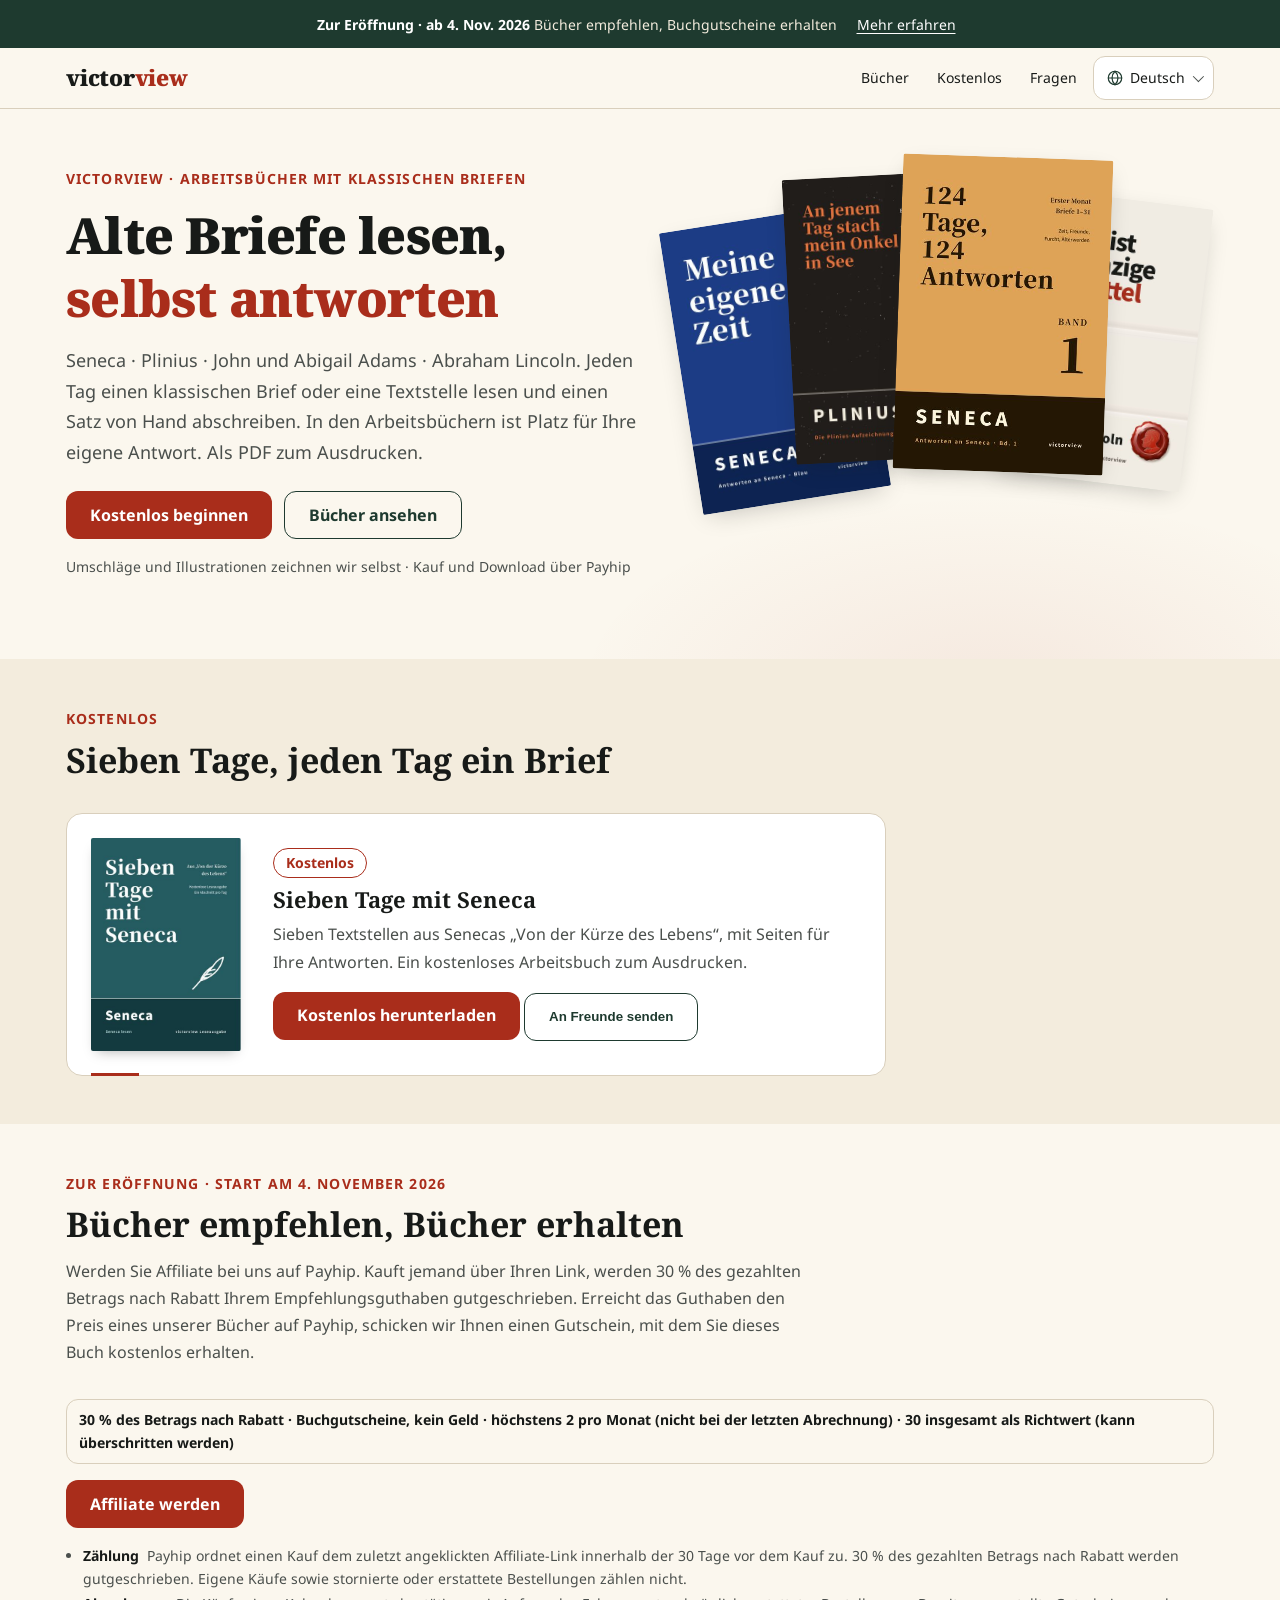
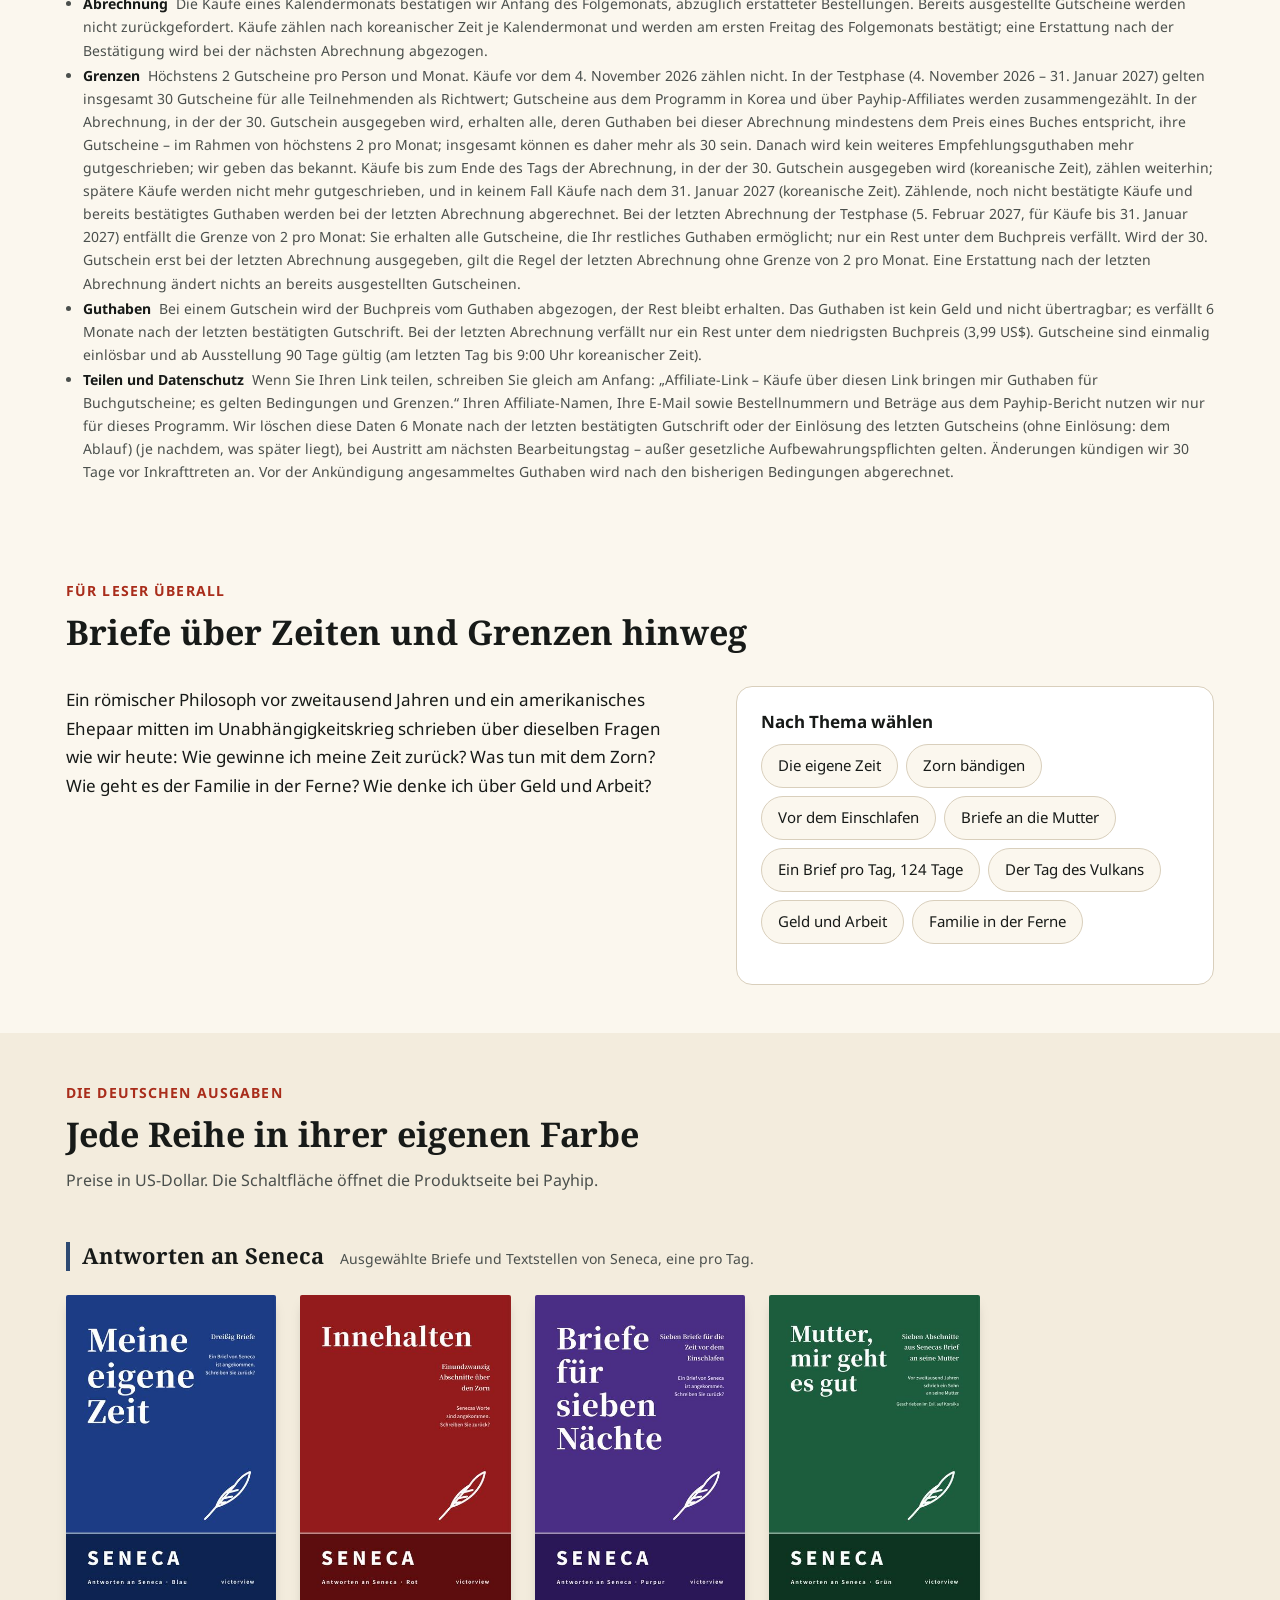
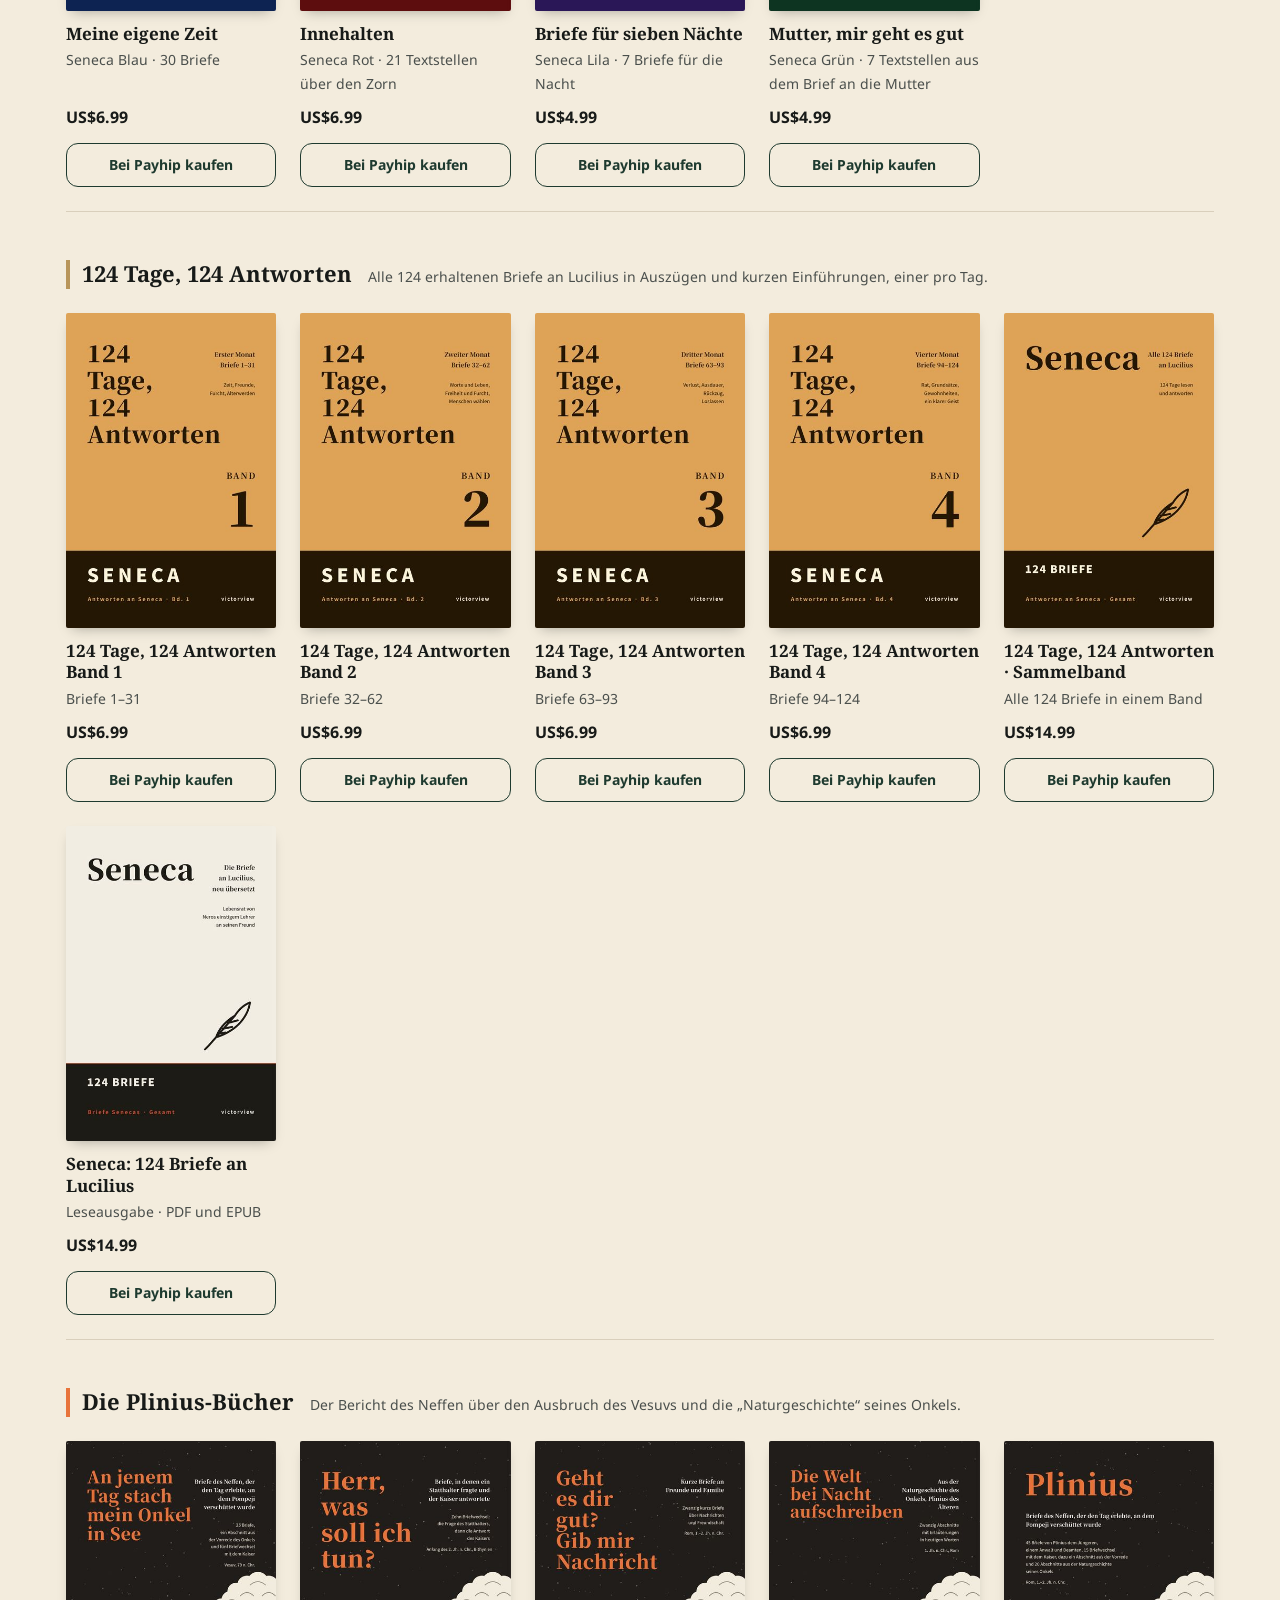
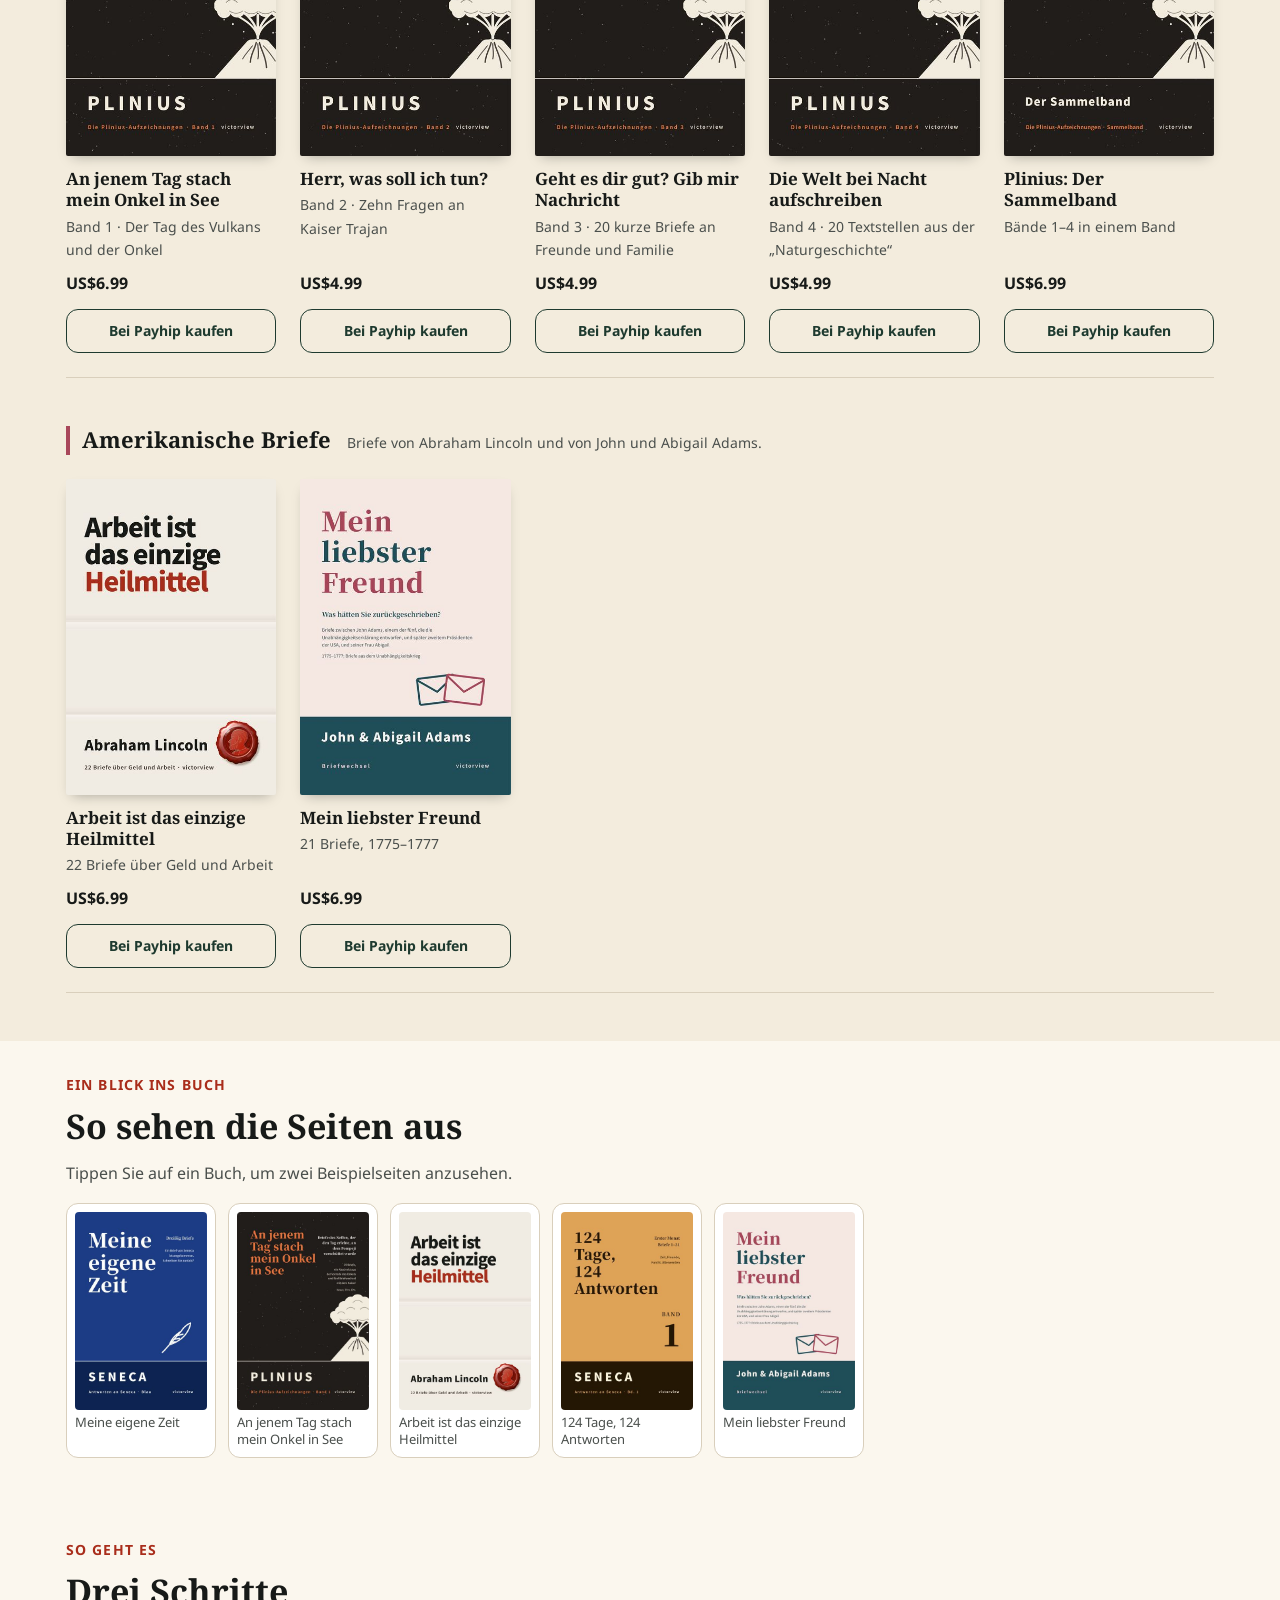
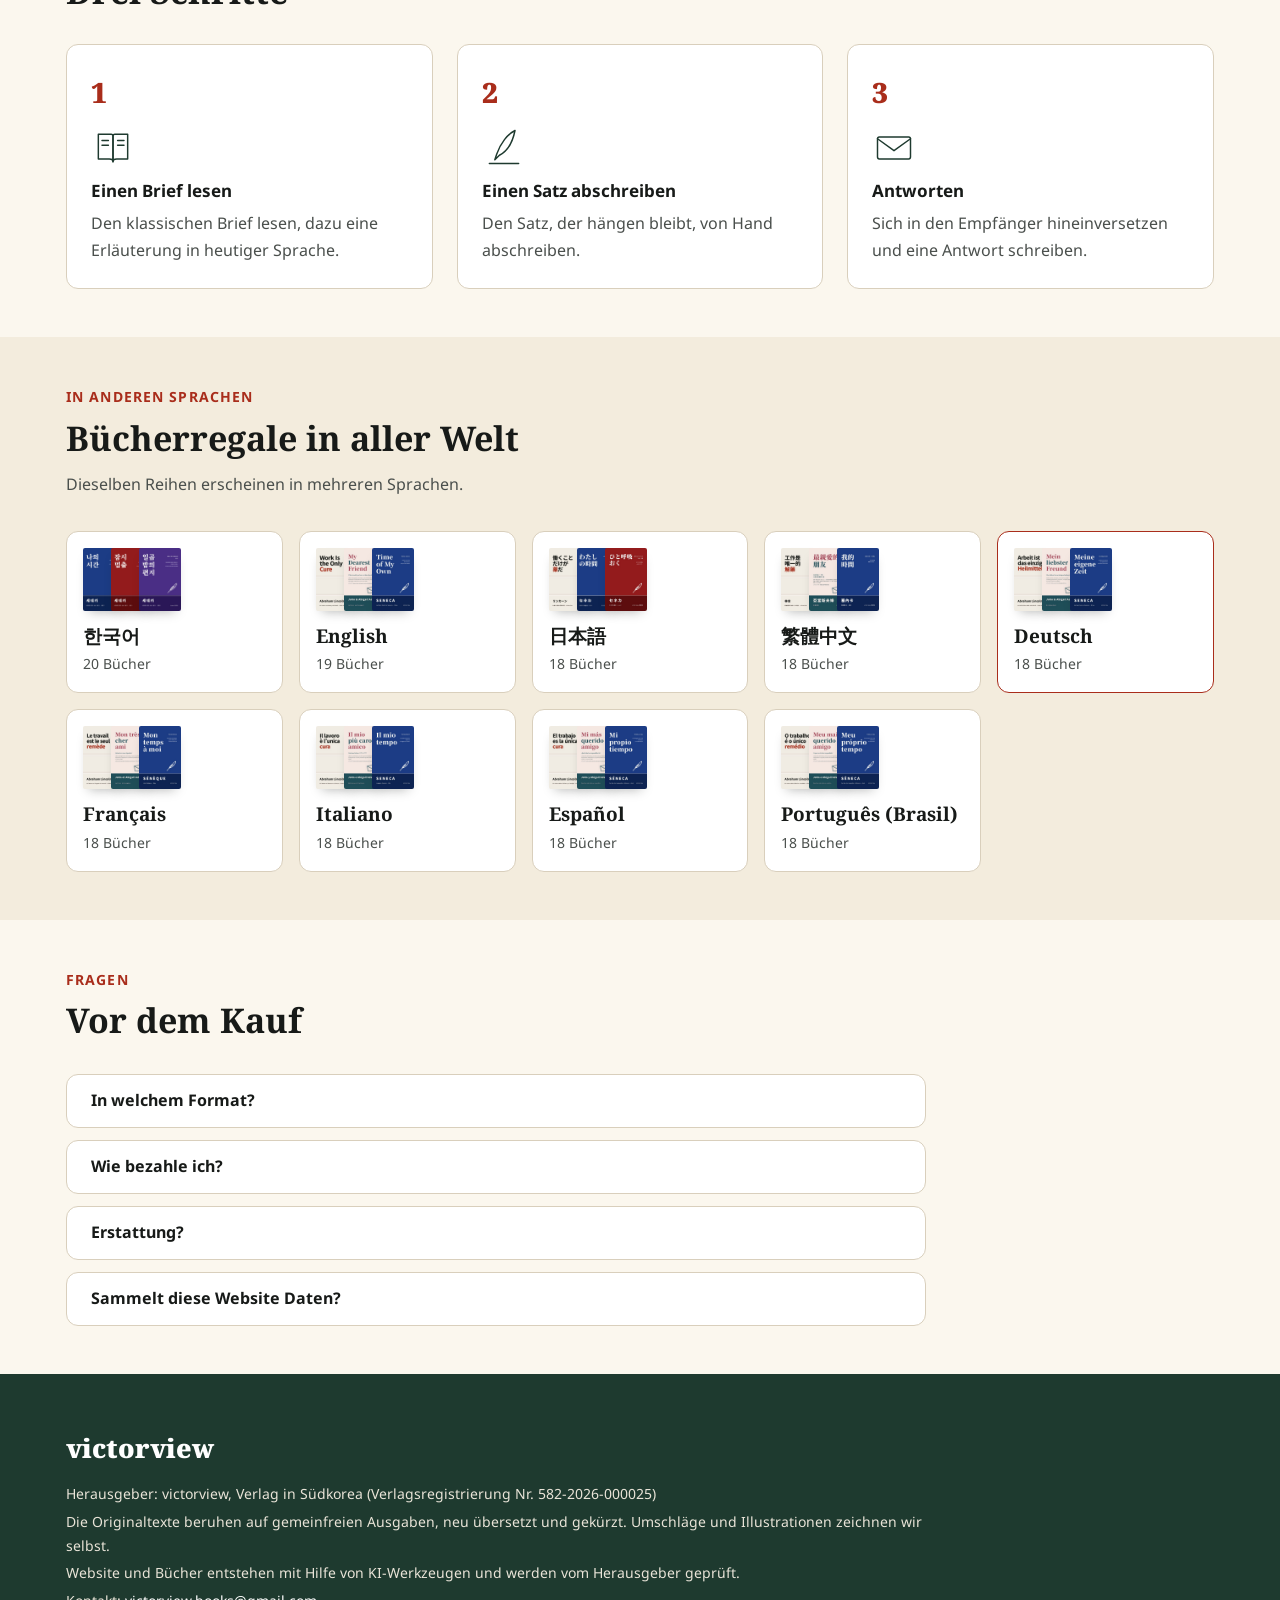
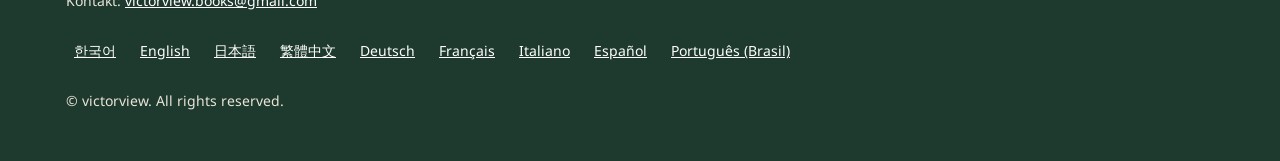
==== commit ccb72de4: "추천 이벤트 시작일 11/4로 변경, 시작 전 구매 미적립, 청약철회 고지 범위 조정, main 합침 Co-Authored-By: Claude Opus 5.5 <noreply@an" ====
--- a/de/index.html
+++ b/de/index.html
@@ -30,11 +30,12 @@
 <link rel="stylesheet" href="https://fonts.googleapis.com/css2?family=Noto+Sans:wght@400;500;700&family=Noto+Serif:wght@500;700;900&display=swap">
 <link rel="stylesheet" href="../assets/global.css">
 <link rel="stylesheet" href="../assets/lang.css">
-
+<link rel="stylesheet" href="../assets/referral.css">
 
 </head>
 <body class="no-js">
 <a class="skip" href="#top">Zum Inhalt</a>
+<div class="ref-band" role="region" aria-label="Zur Eröffnung · ab 4. Nov. 2026"><div class="wrap"><span><b>Zur Eröffnung · ab 4. Nov. 2026</b> Bücher empfehlen, Buchgutscheine erhalten</span><a href="#ref">Mehr erfahren</a></div></div>
 <header class="site"><div class="wrap">
   <a class="logo" href="./">victor<i>view</i></a>
   <nav aria-label="menu"><a href="#books" class="hide-sm">Bücher</a><a href="#free" class="hide-sm">Kostenlos</a><a href="#faq" class="hide-sm">Fragen</a><details class="lang-pick"><summary aria-label="Sprache: Deutsch"><svg viewBox="0 0 24 24" aria-hidden="true"><circle cx="12" cy="12" r="9"/><path d="M3 12 H21 M12 3 C9 6 8 9 8 12 C8 15 9 18 12 21 C15 18 16 15 16 12 C16 9 15 6 12 3 Z"/></svg><span>Deutsch</span></summary><ul><li><a href="../" hreflang="ko" lang="ko">한국어</a></li><li><a href="../english.html" hreflang="en" lang="en">English</a></li><li><a href="../ja/" hreflang="ja" lang="ja">日本語</a></li><li><a href="../zh-tw/" hreflang="zh-TW" lang="zh-TW">繁體中文</a></li><li><a href="../de/" hreflang="de" lang="de" aria-current="true">Deutsch</a></li><li><a href="../fr/" hreflang="fr" lang="fr">Français</a></li><li><a href="../it/" hreflang="it" lang="it">Italiano</a></li><li><a href="../es/" hreflang="es" lang="es">Español</a></li><li><a href="../pt-br/" hreflang="pt-BR" lang="pt-BR">Português (Brasil)</a></li></ul></details></nav>
@@ -54,6 +55,12 @@
   <div class="sec-head reveal"><span class="kicker">KOSTENLOS</span><h2>Sieben Tage, jeden Tag ein Brief</h2></div>
   <div class="freebox reveal"><img src="../covers/de/free7.jpg" alt="Sieben Tage mit Seneca" width="400" height="600" loading="lazy"><div><span class="tag">Kostenlos</span><h3>Sieben Tage mit Seneca</h3><p>Sieben Textstellen aus Senecas „Von der Kürze des Lebens“, mit Seiten für Ihre Antworten. Ein kostenloses Arbeitsbuch zum Ausdrucken.</p><a class="btn" href="https://payhip.com/b/f6vB9" target="_blank" rel="noopener">Kostenlos herunterladen</a> <button class="btn ghost share-btn" type="button" data-url="https://victorview.netlify.app/de/#free" data-title="Sieben Tage mit Seneca" data-text="Sieben Textstellen von Seneca und jeden Tag eine Seite für Ihre Antwort – ein kostenloses Arbeitsbuch." data-done="Link kopiert" data-copy="Diesen Link kopieren">An Freunde senden</button></div></div>
 </div></section>
+<section class="sec ref-event" id="ref"><div class="wrap">
+  <div class="sec-head reveal"><span class="kicker">ZUR ERÖFFNUNG · START AM 4. NOVEMBER 2026</span><h2>Bücher empfehlen, Bücher erhalten</h2><p>Werden Sie Affiliate bei uns auf Payhip. Kauft jemand über Ihren Link, werden 30 % des gezahlten Betrags nach Rabatt Ihrem Empfehlungsguthaben gutgeschrieben. Erreicht das Guthaben den Preis eines unserer Bücher auf Payhip, schicken wir Ihnen einen Gutschein, mit dem Sie dieses Buch kostenlos erhalten.</p></div>
+  <p class="ref-key reveal">30 % des Betrags nach Rabatt · Buchgutscheine, kein Geld · höchstens 2 pro Monat (nicht bei der letzten Abrechnung) · 30 insgesamt als Richtwert (kann überschritten werden)</p>
+  <div class="ref-acts reveal"><a class="btn" href="https://payhip.com/auth/register/af6adc4852bcb3a" target="_blank" rel="noopener">Affiliate werden</a></div>
+  <ul class="ref-fine reveal"><li><b>Zählung</b> Payhip ordnet einen Kauf dem zuletzt angeklickten Affiliate-Link innerhalb der 30 Tage vor dem Kauf zu. 30 % des gezahlten Betrags nach Rabatt werden gutgeschrieben. Eigene Käufe sowie stornierte oder erstattete Bestellungen zählen nicht.</li><li><b>Abrechnung</b> Die Käufe eines Kalendermonats bestätigen wir Anfang des Folgemonats, abzüglich erstatteter Bestellungen. Bereits ausgestellte Gutscheine werden nicht zurückgefordert. Käufe zählen nach koreanischer Zeit je Kalendermonat und werden am ersten Freitag des Folgemonats bestätigt; eine Erstattung nach der Bestätigung wird bei der nächsten Abrechnung abgezogen.</li><li><b>Grenzen</b> Höchstens 2 Gutscheine pro Person und Monat. Käufe vor dem 4. November 2026 zählen nicht. In der Testphase (4. November 2026 – 31. Januar 2027) gelten insgesamt 30 Gutscheine für alle Teilnehmenden als Richtwert; Gutscheine aus dem Programm in Korea und über Payhip-Affiliates werden zusammengezählt. In der Abrechnung, in der der 30. Gutschein ausgegeben wird, erhalten alle, deren Guthaben bei dieser Abrechnung mindestens dem Preis eines Buches entspricht, ihre Gutscheine – im Rahmen von höchstens 2 pro Monat; insgesamt können es daher mehr als 30 sein. Danach wird kein weiteres Empfehlungsguthaben mehr gutgeschrieben; wir geben das bekannt. Käufe bis zum Ende des Tags der Abrechnung, in der der 30. Gutschein ausgegeben wird (koreanische Zeit), zählen weiterhin; spätere Käufe werden nicht mehr gutgeschrieben, und in keinem Fall Käufe nach dem 31. Januar 2027 (koreanische Zeit). Zählende, noch nicht bestätigte Käufe und bereits bestätigtes Guthaben werden bei der letzten Abrechnung abgerechnet. Bei der letzten Abrechnung der Testphase (5. Februar 2027, für Käufe bis 31. Januar 2027) entfällt die Grenze von 2 pro Monat: Sie erhalten alle Gutscheine, die Ihr restliches Guthaben ermöglicht; nur ein Rest unter dem Buchpreis verfällt. Wird der 30. Gutschein erst bei der letzten Abrechnung ausgegeben, gilt die Regel der letzten Abrechnung ohne Grenze von 2 pro Monat. Eine Erstattung nach der letzten Abrechnung ändert nichts an bereits ausgestellten Gutscheinen.</li><li><b>Guthaben</b> Bei einem Gutschein wird der Buchpreis vom Guthaben abgezogen, der Rest bleibt erhalten. Das Guthaben ist kein Geld und nicht übertragbar; es verfällt 6 Monate nach der letzten bestätigten Gutschrift. Bei der letzten Abrechnung verfällt nur ein Rest unter dem niedrigsten Buchpreis (3,99 US$). Gutscheine sind einmalig einlösbar und ab Ausstellung 90 Tage gültig (am letzten Tag bis 9:00 Uhr koreanischer Zeit).</li><li><b>Teilen und Datenschutz</b> Wenn Sie Ihren Link teilen, schreiben Sie gleich am Anfang: „Affiliate-Link – Käufe über diesen Link bringen mir Guthaben für Buchgutscheine; es gelten Bedingungen und Grenzen.“ Ihren Affiliate-Namen, Ihre E-Mail sowie Bestellnummern und Beträge aus dem Payhip-Bericht nutzen wir nur für dieses Programm. Wir löschen diese Daten 6 Monate nach der letzten bestätigten Gutschrift oder der Einlösung des letzten Gutscheins (ohne Einlösung: dem Ablauf) (je nachdem, was später liegt), bei Austritt am nächsten Bearbeitungstag – außer gesetzliche Aufbewahrungspflichten gelten. Änderungen kündigen wir 30 Tage vor Inkrafttreten an. Vor der Ankündigung angesammeltes Guthaben wird nach den bisherigen Bedingungen abgerechnet.</li></ul>
+</div></section>
 <section class="sec" id="bond"><div class="wrap">
   <div class="sec-head reveal"><span class="kicker">FÜR LESER ÜBERALL</span><h2>Briefe über Zeiten und Grenzen hinweg</h2></div>
   <div class="bond"><div class="txt reveal"><p>Ein römischer Philosoph vor zweitausend Jahren und ein amerikanisches Ehepaar mitten im Unabhängigkeitskrieg schrieben über dieselben Fragen wie wir heute: Wie gewinne ich meine Zeit zurück? Was tun mit dem Zorn? Wie geht es der Familie in der Ferne? Wie denke ich über Geld und Arbeit?</p></div><div class="themes-box reveal"><h3>Nach Thema wählen</h3><ul class="themes"><li><a href="#b-blue">Die eigene Zeit</a></li><li><a href="#b-red">Zorn bändigen</a></li><li><a href="#b-purple">Vor dem Einschlafen</a></li><li><a href="#b-green">Briefe an die Mutter</a></li><li><a href="#b-goldall">Ein Brief pro Tag, 124 Tage</a></li><li><a href="#b-pliny1">Der Tag des Vulkans</a></li><li><a href="#b-lincoln">Geld und Arbeit</a></li><li><a href="#b-adams">Familie in der Ferne</a></li></ul></div></div>
@@ -67,8 +74,8 @@
 </div></section>
 <section class="sec" id="peek"><div class="wrap"><div class="sec-head reveal"><span class="kicker">EIN BLICK INS BUCH</span><h2>So sehen die Seiten aus</h2><p>Tippen Sie auf ein Buch, um zwei Beispielseiten anzusehen.</p></div><div class="peek n5"><figure tabindex="0" role="button" data-pages="covers/preview/de-blue-1.jpg|covers/preview/de-blue-2.jpg" aria-label="Meine eigene Zeit · Beispielseiten ansehen"><img src="../covers/de/blue.jpg" alt="Meine eigene Zeit" width="400" height="600" loading="lazy" decoding="async"><figcaption>Meine eigene Zeit</figcaption></figure><figure tabindex="0" role="button" data-pages="covers/preview/de-pliny1-1.jpg|covers/preview/de-pliny1-2.jpg" aria-label="An jenem Tag stach mein Onkel in See · Beispielseiten ansehen"><img src="../covers/de/pliny1.jpg" alt="An jenem Tag stach mein Onkel in See" width="400" height="600" loading="lazy" decoding="async"><figcaption>An jenem Tag stach mein Onkel in See</figcaption></figure><figure tabindex="0" role="button" data-pages="covers/preview/de-lincoln-1.jpg|covers/preview/de-lincoln-2.jpg" aria-label="Arbeit ist das einzige Heilmittel · Beispielseiten ansehen"><img src="../covers/de/lincoln.jpg" alt="Arbeit ist das einzige Heilmittel" width="400" height="600" loading="lazy" decoding="async"><figcaption>Arbeit ist das einzige Heilmittel</figcaption></figure><figure tabindex="0" role="button" data-pages="covers/preview/de-gold1-1.jpg|covers/preview/de-gold1-2.jpg" aria-label="124 Tage, 124 Antworten · Beispielseiten ansehen"><img src="../covers/de/gold1.jpg" alt="124 Tage, 124 Antworten" width="400" height="600" loading="lazy" decoding="async"><figcaption>124 Tage, 124 Antworten</figcaption></figure><figure tabindex="0" role="button" data-pages="covers/preview/de-adams-1.jpg|covers/preview/de-adams-2.jpg" aria-label="Mein liebster Freund · Beispielseiten ansehen"><img src="../covers/de/adams.jpg" alt="Mein liebster Freund" width="400" height="600" loading="lazy" decoding="async"><figcaption>Mein liebster Freund</figcaption></figure></div></div></section>
 <section class="sec" id="how"><div class="wrap"><div class="sec-head reveal"><span class="kicker">SO GEHT ES</span><h2>Drei Schritte</h2></div><ol class="steps"><li class="reveal"><svg viewBox="0 0 48 48" aria-hidden="true"><path d="M8 10 H22 C24 10 24 12 24 12 V40 C24 38 22 37 20 37 H8 Z"/><path d="M40 10 H26 C24 10 24 12 24 12 V40 C24 38 26 37 28 37 H40 Z"/><path d="M12 17 H19 M12 22 H19 M29 17 H36 M29 22 H36"/></svg><b>Einen Brief lesen</b><span>Den klassischen Brief lesen, dazu eine Erläuterung in heutiger Sprache.</span></li><li class="reveal"><svg viewBox="0 0 48 48" aria-hidden="true"><path d="M36 6 C28 10 20 20 16 32 L14 38 L19 33 C27 29 33 21 36 6 Z"/><path d="M8 42 H40"/></svg><b>Einen Satz abschreiben</b><span>Den Satz, der hängen bleibt, von Hand abschreiben.</span></li><li class="reveal"><svg viewBox="0 0 48 48" aria-hidden="true"><rect x="6" y="13" width="36" height="24" rx="2"/><path d="M6 15 L24 28 L42 15"/></svg><b>Antworten</b><span>Sich in den Empfänger hineinversetzen und eine Antwort schreiben.</span></li></ol></div></section>
-<section class="sec alt" id="world"><div class="wrap"><div class="sec-head reveal"><span class="kicker">IN ANDEREN SPRACHEN</span><h2>Bücherregale in aller Welt</h2><p>Dieselben Reihen erscheinen in mehreren Sprachen.</p></div><ul class="world"><li><a href="../" hreflang="ko"><span class="thumbs"><img src="../covers/ko/01.jpg" alt="" width="42" height="63" loading="lazy" decoding="async"><img src="../covers/ko/02.jpg" alt="" width="42" height="63" loading="lazy" decoding="async"><img src="../covers/ko/03.jpg" alt="" width="42" height="63" loading="lazy" decoding="async"></span><b lang="ko">한국어</b><span>20 Bücher</span></a></li><li><a href="../english.html" hreflang="en"><span class="thumbs"><img src="../covers/en/lincoln.jpg" alt="" width="42" height="63" loading="lazy" decoding="async"><img src="../covers/en/adams.jpg" alt="" width="42" height="63" loading="lazy" decoding="async"><img src="../covers/en/blue.jpg" alt="" width="42" height="63" loading="lazy" decoding="async"></span><b lang="en">English</b><span>19 Bücher</span></a></li><li><a href="../ja/" hreflang="ja"><span class="thumbs"><img src="../covers/ja/lincoln.jpg" alt="" width="42" height="63" loading="lazy" decoding="async"><img src="../covers/ja/blue.jpg" alt="" width="42" height="63" loading="lazy" decoding="async"><img src="../covers/ja/red.jpg" alt="" width="42" height="63" loading="lazy" decoding="async"></span><b lang="ja">日本語</b><span>18 Bücher</span></a></li><li><a href="../zh-tw/" hreflang="zh-TW"><span class="thumbs"><img src="../covers/zh/lincoln.jpg" alt="" width="42" height="63" loading="lazy" decoding="async"><img src="../covers/zh/adams.jpg" alt="" width="42" height="63" loading="lazy" decoding="async"><img src="../covers/zh/blue.jpg" alt="" width="42" height="63" loading="lazy" decoding="async"></span><b lang="zh-TW">繁體中文</b><span>7 Bücher</span></a></li><li><a href="../de/" hreflang="de" aria-current="page"><span class="thumbs"><img src="../covers/de/lincoln.jpg" alt="" width="42" height="63" loading="lazy" decoding="async"><img src="../covers/de/adams.jpg" alt="" width="42" height="63" loading="lazy" decoding="async"><img src="../covers/de/blue.jpg" alt="" width="42" height="63" loading="lazy" decoding="async"></span><b lang="de">Deutsch</b><span>18 Bücher</span></a></li><li><a href="../fr/" hreflang="fr"><span class="thumbs"><img src="../covers/fr/lincoln.jpg" alt="" width="42" height="63" loading="lazy" decoding="async"><img src="../covers/fr/adams.jpg" alt="" width="42" height="63" loading="lazy" decoding="async"><img src="../covers/fr/blue.jpg" alt="" width="42" height="63" loading="lazy" decoding="async"></span><b lang="fr">Français</b><span>18 Bücher</span></a></li><li><a href="../it/" hreflang="it"><span class="thumbs"><img src="../covers/it/lincoln.jpg" alt="" width="42" height="63" loading="lazy" decoding="async"><img src="../covers/it/adams.jpg" alt="" width="42" height="63" loading="lazy" decoding="async"><img src="../covers/it/blue.jpg" alt="" width="42" height="63" loading="lazy" decoding="async"></span><b lang="it">Italiano</b><span>18 Bücher</span></a></li><li><a href="../es/" hreflang="es"><span class="thumbs"><img src="../covers/es/lincoln.jpg" alt="" width="42" height="63" loading="lazy" decoding="async"><img src="../covers/es/adams.jpg" alt="" width="42" height="63" loading="lazy" decoding="async"><img src="../covers/es/blue.jpg" alt="" width="42" height="63" loading="lazy" decoding="async"></span><b lang="es">Español</b><span>18 Bücher</span></a></li><li><a href="../pt-br/" hreflang="pt-BR"><span class="thumbs"><img src="../covers/pt/lincoln.jpg" alt="" width="42" height="63" loading="lazy" decoding="async"><img src="../covers/pt/adams.jpg" alt="" width="42" height="63" loading="lazy" decoding="async"><img src="../covers/pt/blue.jpg" alt="" width="42" height="63" loading="lazy" decoding="async"></span><b lang="pt-BR">Português (Brasil)</b><span>12 Bücher</span></a></li></ul></div></section>
-<section class="sec faq" id="faq"><div class="wrap"><div class="sec-head reveal"><span class="kicker">FRAGEN</span><h2>Vor dem Kauf</h2></div><details><summary>In welchem Format?</summary><p>PDF zum Ausdrucken (A4 und US Letter). Manche Bücher enthalten zusätzlich eine Leseausgabe oder ein EPUB – siehe die jeweilige Produktseite.</p></details><details><summary>Wie bezahle ich?</summary><p>Kauf und Download laufen über Payhip. Die Preise sind in US-Dollar angegeben.</p></details><details><summary>Erstattung?</summary><p>Für heruntergeladene E-Books ist die Erstattung eingeschränkt. Bitte sehen Sie sich vor dem Kauf die Leseprobe im Buch und die Produktseite genau an. Lässt sich die Datei nicht öffnen oder weicht das erhaltene Buch von der Beschreibung ab, erstatten wir den Kaufpreis (Kontakt: <a href="mailto:victorview.books@gmail.com">victorview.books@gmail.com</a>).</p></details><details><summary>Sammelt diese Website Daten?</summary><p>Auf dieser Website gibt es keine Registrierung, keine Zahlung und keine Formulare, auch keine Analyse- oder Werbe-Cookies. Die Website wird über Netlify ausgeliefert, die Schriften kommen von Google Fonts.</p></details></div></section>
+<section class="sec alt" id="world"><div class="wrap"><div class="sec-head reveal"><span class="kicker">IN ANDEREN SPRACHEN</span><h2>Bücherregale in aller Welt</h2><p>Dieselben Reihen erscheinen in mehreren Sprachen.</p></div><ul class="world"><li><a href="../" hreflang="ko"><span class="thumbs"><img src="../covers/ko/01.jpg" alt="" width="42" height="63" loading="lazy" decoding="async"><img src="../covers/ko/02.jpg" alt="" width="42" height="63" loading="lazy" decoding="async"><img src="../covers/ko/03.jpg" alt="" width="42" height="63" loading="lazy" decoding="async"></span><b lang="ko">한국어</b><span>20 Bücher</span></a></li><li><a href="../english.html" hreflang="en"><span class="thumbs"><img src="../covers/en/lincoln.jpg" alt="" width="42" height="63" loading="lazy" decoding="async"><img src="../covers/en/adams.jpg" alt="" width="42" height="63" loading="lazy" decoding="async"><img src="../covers/en/blue.jpg" alt="" width="42" height="63" loading="lazy" decoding="async"></span><b lang="en">English</b><span>19 Bücher</span></a></li><li><a href="../ja/" hreflang="ja"><span class="thumbs"><img src="../covers/ja/lincoln.jpg" alt="" width="42" height="63" loading="lazy" decoding="async"><img src="../covers/ja/blue.jpg" alt="" width="42" height="63" loading="lazy" decoding="async"><img src="../covers/ja/red.jpg" alt="" width="42" height="63" loading="lazy" decoding="async"></span><b lang="ja">日本語</b><span>18 Bücher</span></a></li><li><a href="../zh-tw/" hreflang="zh-TW"><span class="thumbs"><img src="../covers/zh/lincoln.jpg" alt="" width="42" height="63" loading="lazy" decoding="async"><img src="../covers/zh/adams.jpg" alt="" width="42" height="63" loading="lazy" decoding="async"><img src="../covers/zh/blue.jpg" alt="" width="42" height="63" loading="lazy" decoding="async"></span><b lang="zh-TW">繁體中文</b><span>18 Bücher</span></a></li><li><a href="../de/" hreflang="de" aria-current="page"><span class="thumbs"><img src="../covers/de/lincoln.jpg" alt="" width="42" height="63" loading="lazy" decoding="async"><img src="../covers/de/adams.jpg" alt="" width="42" height="63" loading="lazy" decoding="async"><img src="../covers/de/blue.jpg" alt="" width="42" height="63" loading="lazy" decoding="async"></span><b lang="de">Deutsch</b><span>18 Bücher</span></a></li><li><a href="../fr/" hreflang="fr"><span class="thumbs"><img src="../covers/fr/lincoln.jpg" alt="" width="42" height="63" loading="lazy" decoding="async"><img src="../covers/fr/adams.jpg" alt="" width="42" height="63" loading="lazy" decoding="async"><img src="../covers/fr/blue.jpg" alt="" width="42" height="63" loading="lazy" decoding="async"></span><b lang="fr">Français</b><span>18 Bücher</span></a></li><li><a href="../it/" hreflang="it"><span class="thumbs"><img src="../covers/it/lincoln.jpg" alt="" width="42" height="63" loading="lazy" decoding="async"><img src="../covers/it/adams.jpg" alt="" width="42" height="63" loading="lazy" decoding="async"><img src="../covers/it/blue.jpg" alt="" width="42" height="63" loading="lazy" decoding="async"></span><b lang="it">Italiano</b><span>18 Bücher</span></a></li><li><a href="../es/" hreflang="es"><span class="thumbs"><img src="../covers/es/lincoln.jpg" alt="" width="42" height="63" loading="lazy" decoding="async"><img src="../covers/es/adams.jpg" alt="" width="42" height="63" loading="lazy" decoding="async"><img src="../covers/es/blue.jpg" alt="" width="42" height="63" loading="lazy" decoding="async"></span><b lang="es">Español</b><span>18 Bücher</span></a></li><li><a href="../pt-br/" hreflang="pt-BR"><span class="thumbs"><img src="../covers/pt/lincoln.jpg" alt="" width="42" height="63" loading="lazy" decoding="async"><img src="../covers/pt/adams.jpg" alt="" width="42" height="63" loading="lazy" decoding="async"><img src="../covers/pt/blue.jpg" alt="" width="42" height="63" loading="lazy" decoding="async"></span><b lang="pt-BR">Português (Brasil)</b><span>18 Bücher</span></a></li></ul></div></section>
+<section class="sec faq" id="faq"><div class="wrap"><div class="sec-head reveal"><span class="kicker">FRAGEN</span><h2>Vor dem Kauf</h2></div><details><summary>In welchem Format?</summary><p>PDF zum Ausdrucken (A4 und US Letter). Manche Bücher enthalten zusätzlich eine Leseausgabe oder ein EPUB – siehe die jeweilige Produktseite.</p></details><details><summary>Wie bezahle ich?</summary><p>Kauf und Download laufen über Payhip. Die Preise sind in US-Dollar angegeben.</p></details><details><summary>Erstattung?</summary><p>Nach dem Download kann der Widerruf (die Erstattung) bei bloßer Meinungsänderung eingeschränkt sein. Bitte sehen Sie sich vor dem Kauf die Leseprobe im Buch und die Produktseite genau an. Lässt sich die Datei nicht öffnen oder weicht das erhaltene Buch von der Beschreibung ab, erstatten wir den Kaufpreis (Kontakt: <a href="mailto:victorview.books@gmail.com">victorview.books@gmail.com</a>). Die gesetzlichen Verbraucherrechte bleiben davon unberührt.</p></details><details><summary>Sammelt diese Website Daten?</summary><p>Auf dieser Website gibt es keine Registrierung, keine Zahlung und keine Formulare, auch keine Analyse- oder Werbe-Cookies. Die Website wird über Netlify ausgeliefert, die Schriften kommen von Google Fonts.</p></details></div></section>
 </main>
 <footer><div class="wrap">
   <p class="flogo">victorview</p>
@@ -81,7 +88,7 @@
 <script src="../assets/share.js" defer></script>
 <script src="../assets/jump.js" defer></script>
 <script src="../assets/zoom.js" defer></script>
-
+<script src="../assets/celebrate.js" defer></script>
 <script>
 (function () {
   document.body.classList.remove('no-js');
--- a/assets/referral.css
+++ b/assets/referral.css
@@ -0,0 +1,33 @@
+/* 오픈 기념 추천 이벤트 (2026-10-29 시장 승인) — 띠 배너와 이벤트 칸. 검이불루 화이불치: 녹색 띠 한 줄, 다홍은 한 점만 */
+.ref-band { background: var(--green); color: #F3ECDD; font-size: var(--fs-small); line-height: 1.5; }
+.ref-band .wrap { display: flex; flex-wrap: wrap; align-items: center; justify-content: center; gap: 0 var(--s-3); min-height: 44px; padding-top: 2px; padding-bottom: 2px; text-align: center; }
+.ref-band b { color: #fff; font-weight: 700; }
+.ref-band a { color: #fff; text-decoration: underline; text-underline-offset: 3px; display: inline-flex; align-items: center; min-height: 44px; padding: 0 var(--s-2); white-space: nowrap; }
+.ref-band a:hover { text-decoration-thickness: 2px; }
+
+.ref-event { scroll-margin-top: 64px; }
+.ref-card { background: #fff; border: 1px solid var(--line); border-radius: var(--r-lg); padding: var(--s-5); display: grid; grid-template-columns: 1fr 1fr; gap: var(--s-6); }
+.ref-card h3 { font-size: var(--fs-h3); }
+.ref-card > div > p { margin-top: var(--s-2); color: var(--ink-2); }
+.ref-steps { list-style: none; margin: var(--s-4) 0 0; padding: 0; counter-reset: rs; }
+.ref-steps li { counter-increment: rs; position: relative; padding: 0 0 var(--s-3) 40px; color: var(--ink-2); }
+.ref-steps li::before { content: counter(rs); position: absolute; left: 0; top: 0; width: 28px; height: 28px; border-radius: 50%; border: 1.5px solid var(--green); color: var(--green); font-weight: 700; font-size: var(--fs-small); display: flex; align-items: center; justify-content: center; }
+.ref-steps b { color: var(--ink); }
+.ref-table { width: 100%; border-collapse: collapse; margin-top: var(--s-3); font-size: var(--fs-small); }
+.ref-table th, .ref-table td { border-bottom: 1px solid var(--line); padding: var(--s-2) var(--s-2) var(--s-2) 0; text-align: left; vertical-align: top; }
+.ref-table th { color: var(--ink); font-weight: 700; white-space: nowrap; }
+.ref-table td { color: var(--ink-2); }
+.ref-table td:first-child { white-space: nowrap; color: var(--green); font-weight: 700; }
+.ref-note { margin-top: var(--s-2); font-size: var(--fs-small); color: var(--ink-2); }
+.ref-key { margin-top: var(--s-4); padding: var(--s-2) var(--s-3); border: 1px solid var(--line); border-radius: var(--r); background: var(--paper); font-size: var(--fs-small); font-weight: 700; color: var(--ink); }
+.ref-fine b { color: var(--ink); margin-right: 4px; }
+.ref-acts { display: flex; flex-wrap: wrap; gap: var(--s-3); margin-top: var(--s-4); }
+.ref-acts .btn { margin: 0; }
+.ref-disclose { margin-top: var(--s-4); padding: var(--s-3) var(--s-4); border-left: 3px solid var(--green); background: var(--paper); font-size: var(--fs-small); color: var(--ink); }
+.ref-fine { margin: var(--s-4) 0 0; padding-left: 1.2em; font-size: var(--fs-small); line-height: 1.65; color: var(--ink-2); }
+.ref-fine li { margin-top: 2px; }
+@media (max-width: 760px) {
+  .ref-card { grid-template-columns: 1fr; gap: var(--s-4); padding: var(--s-4); }
+  .ref-acts .btn { width: 100%; }
+}
+@media print { .ref-band { display: none; } }
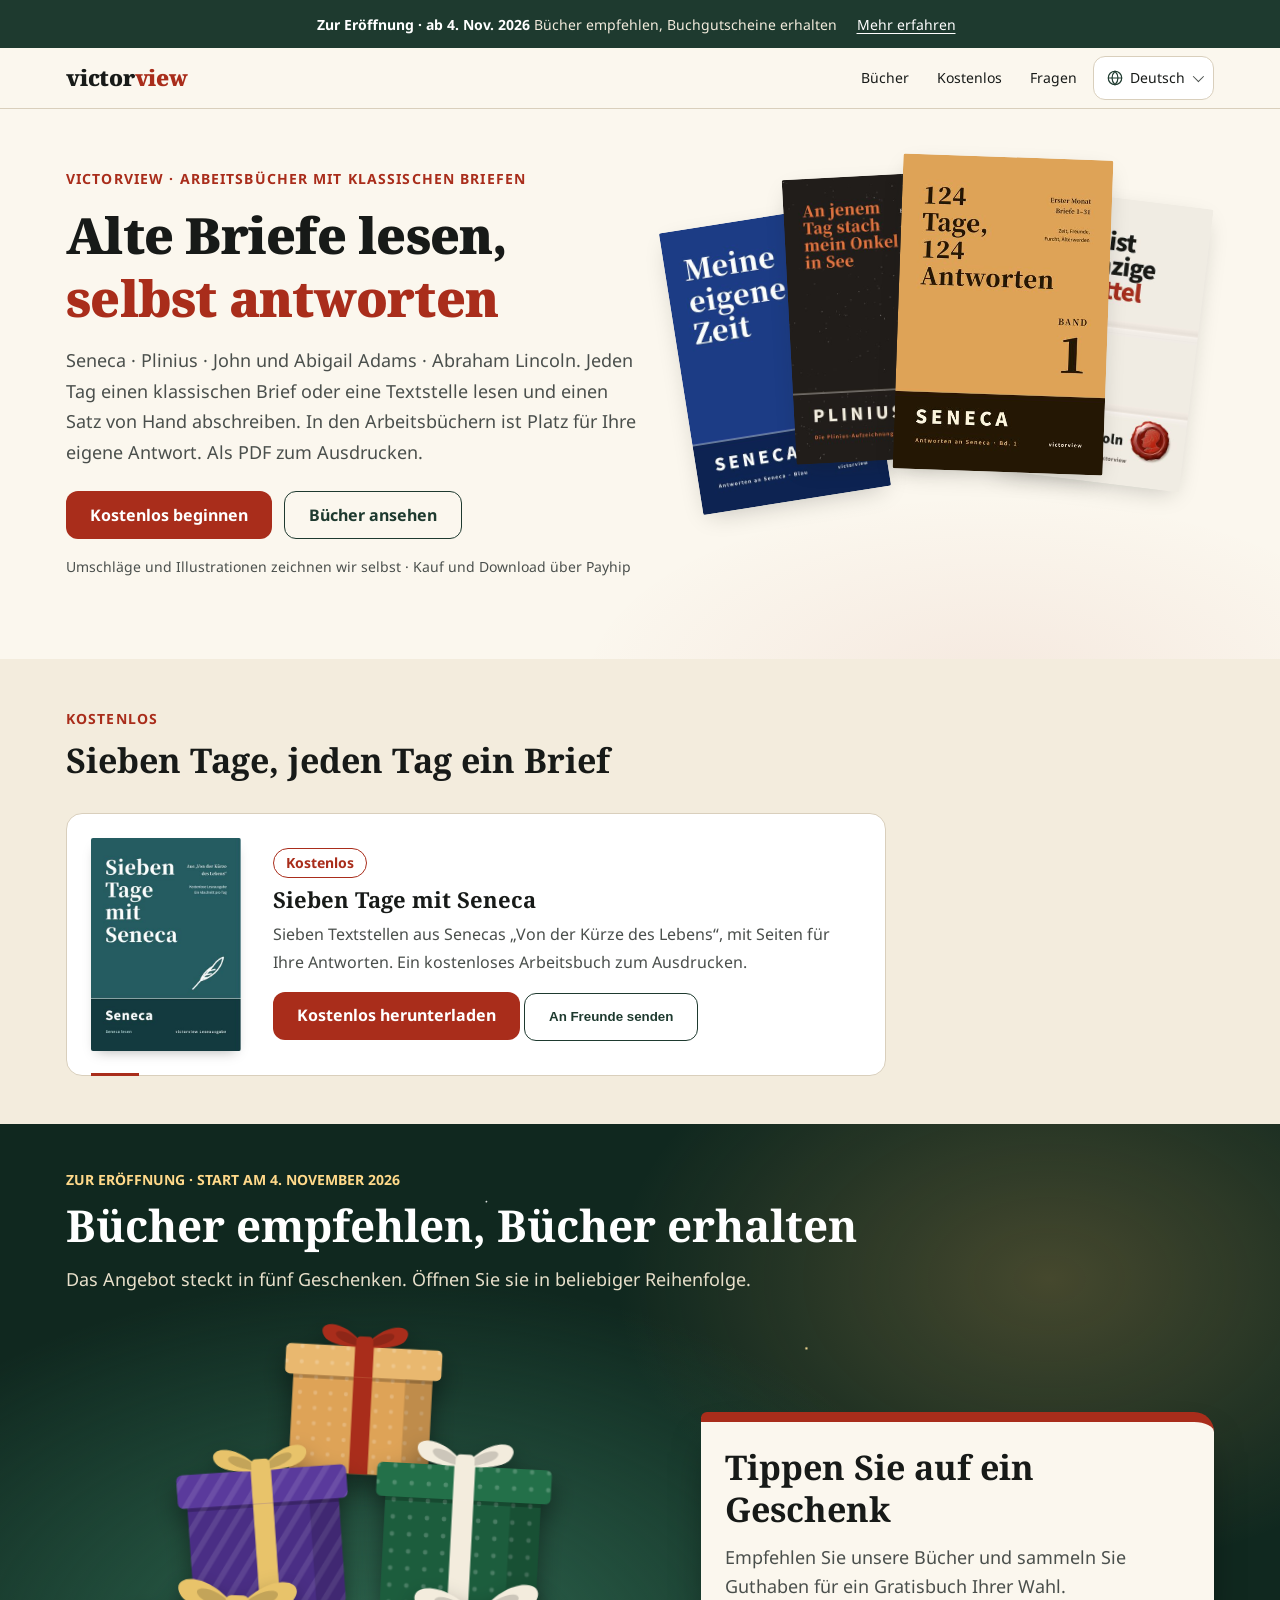
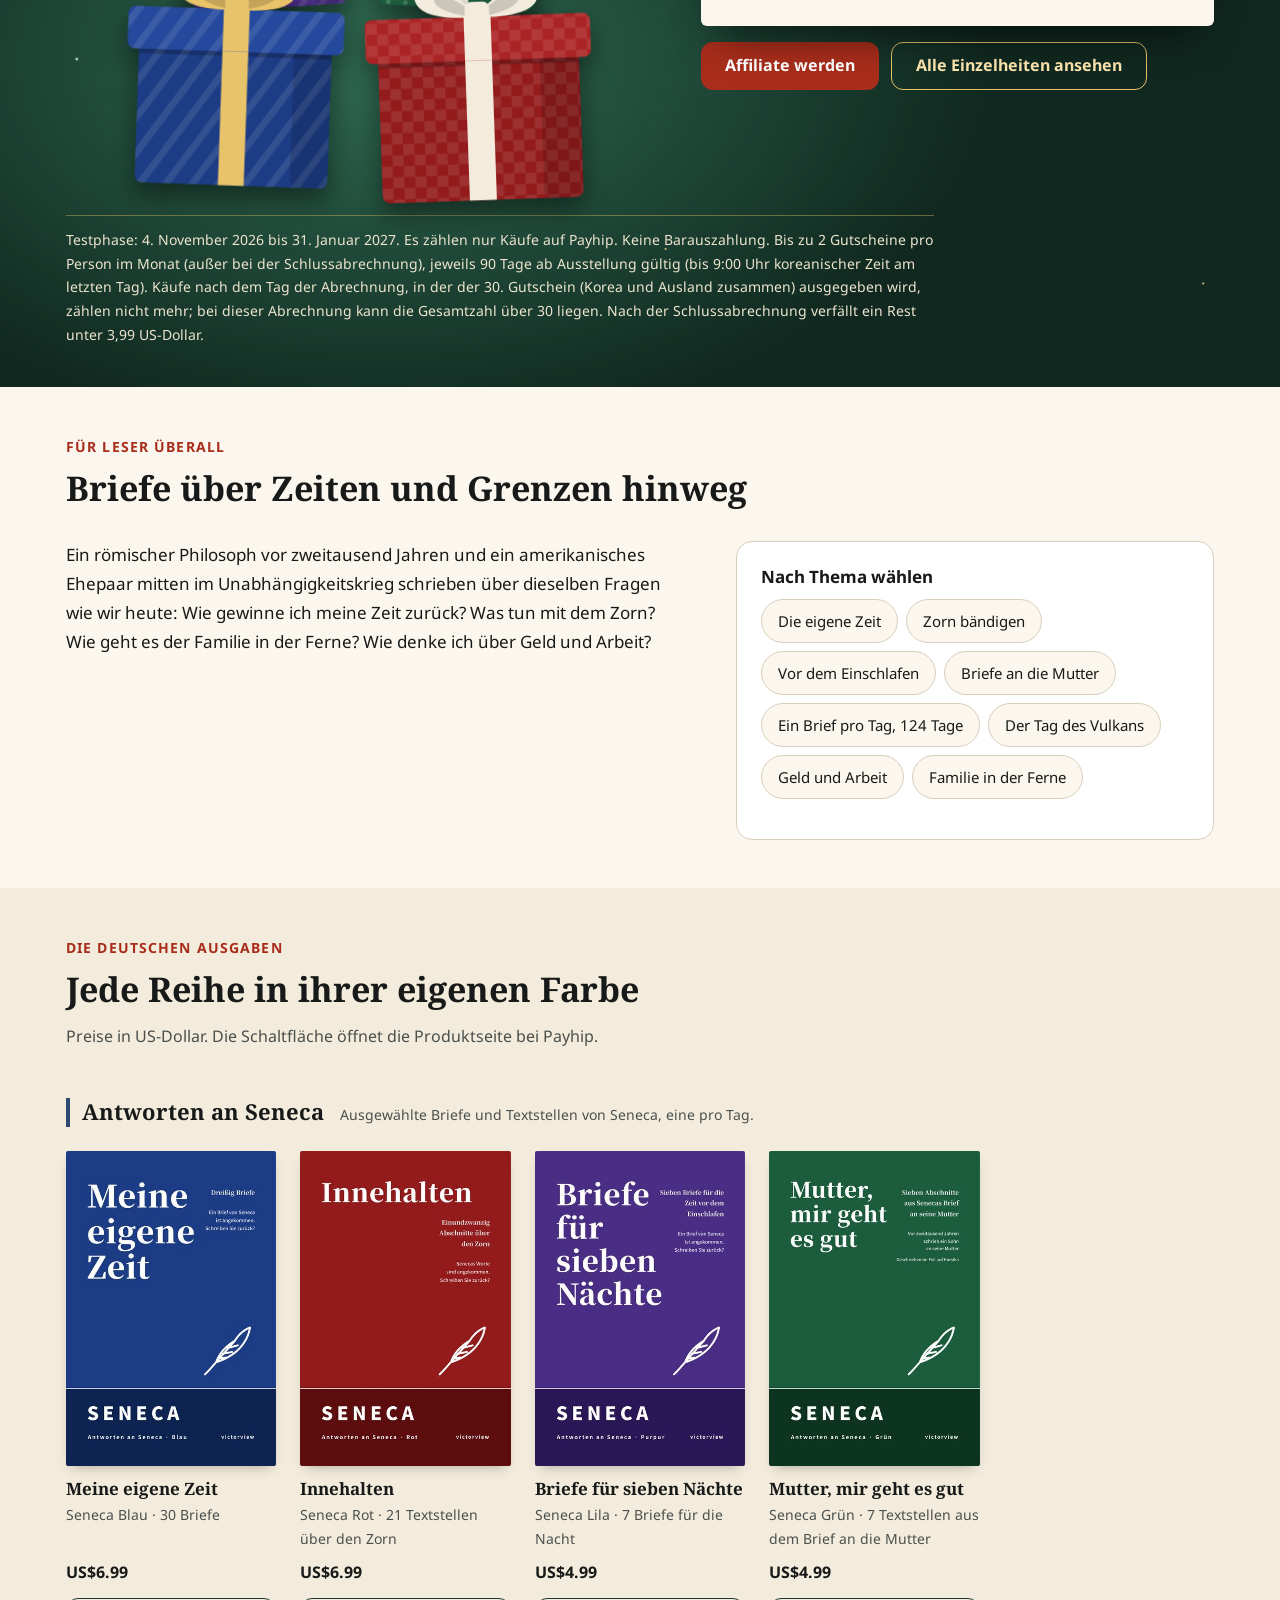
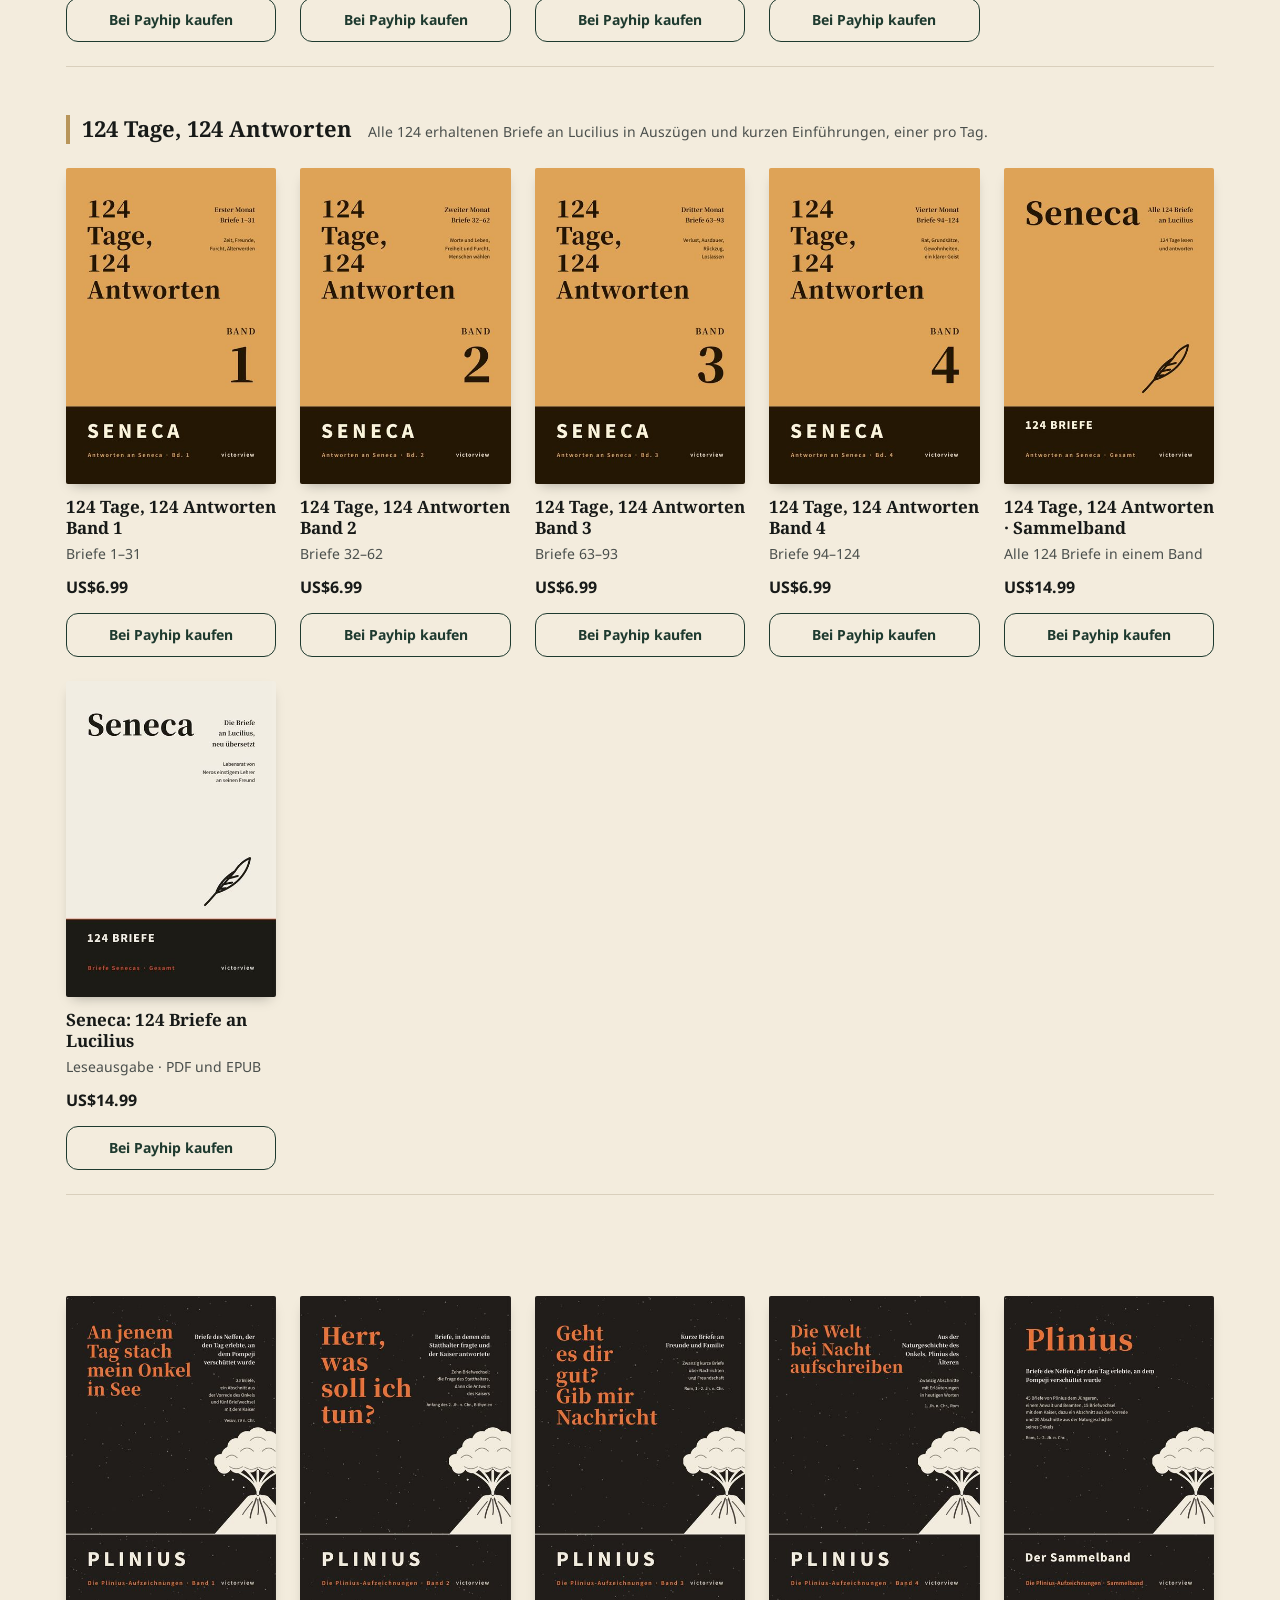
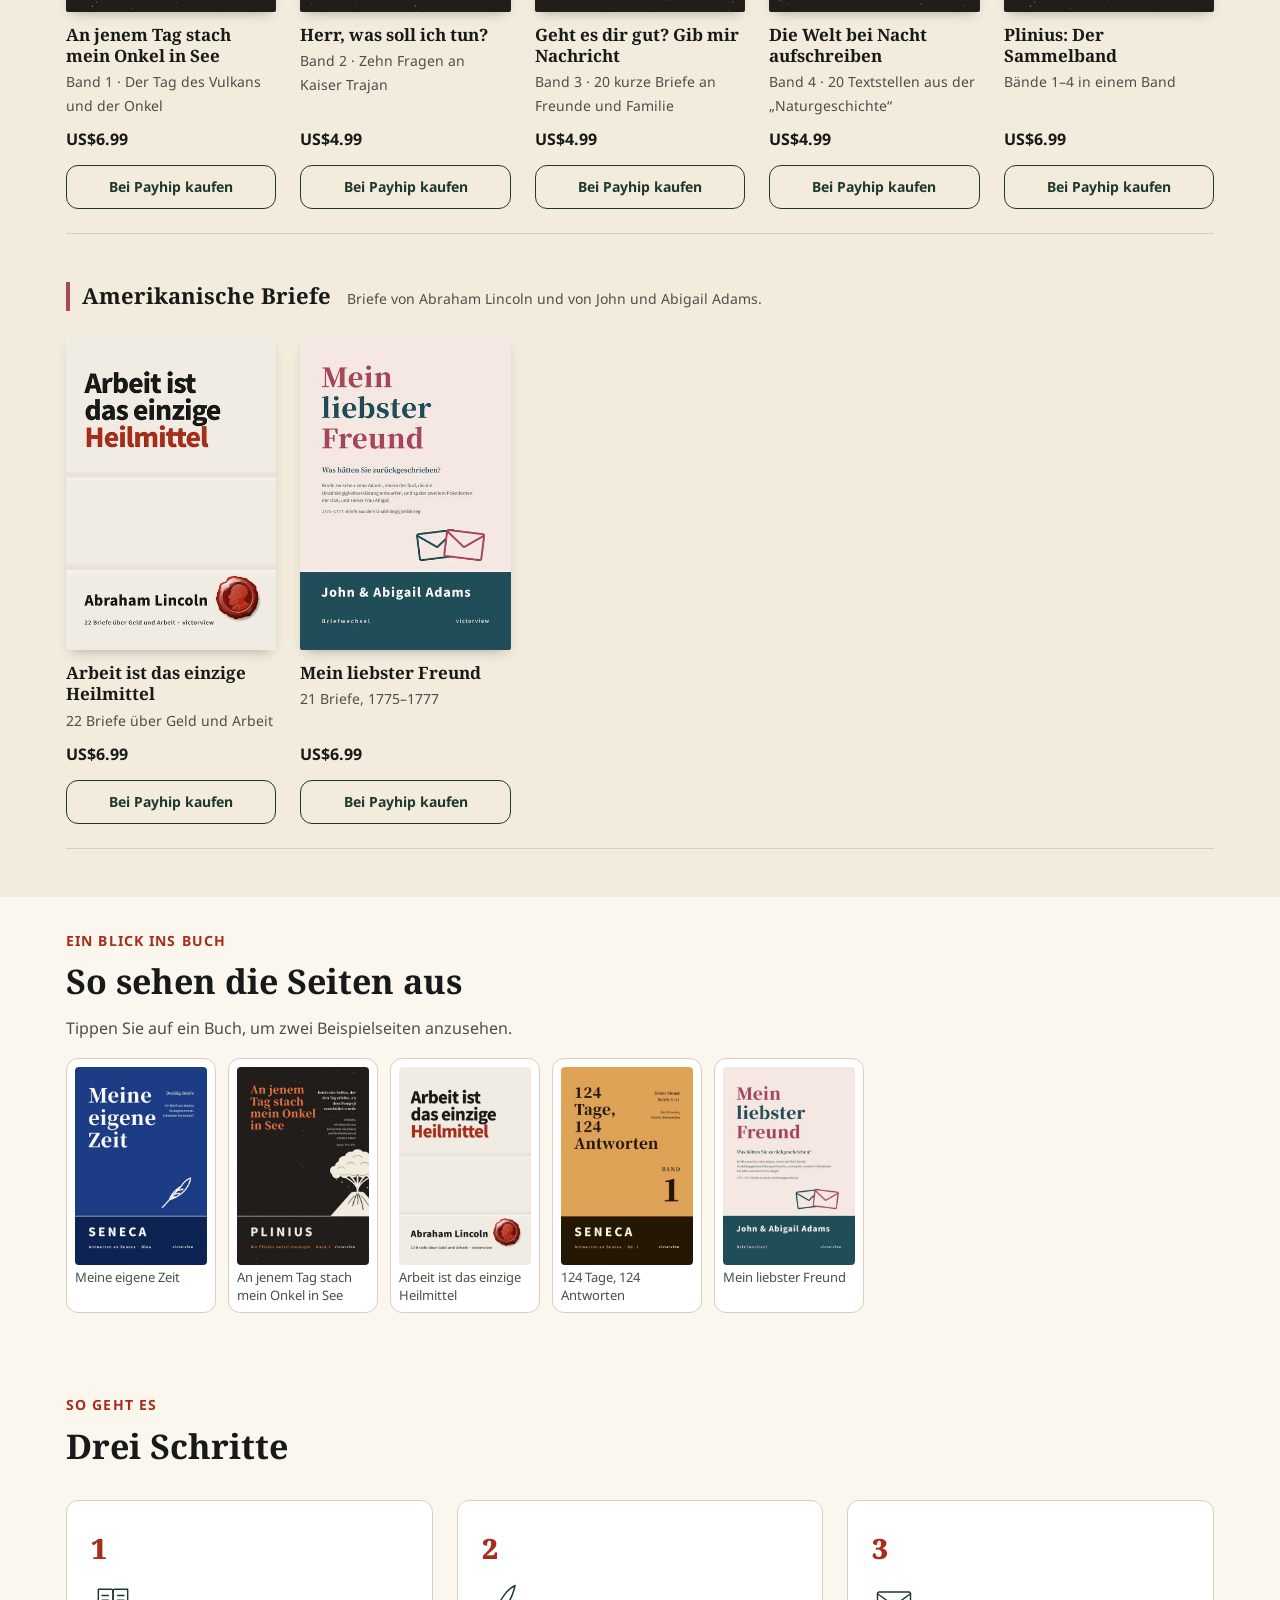
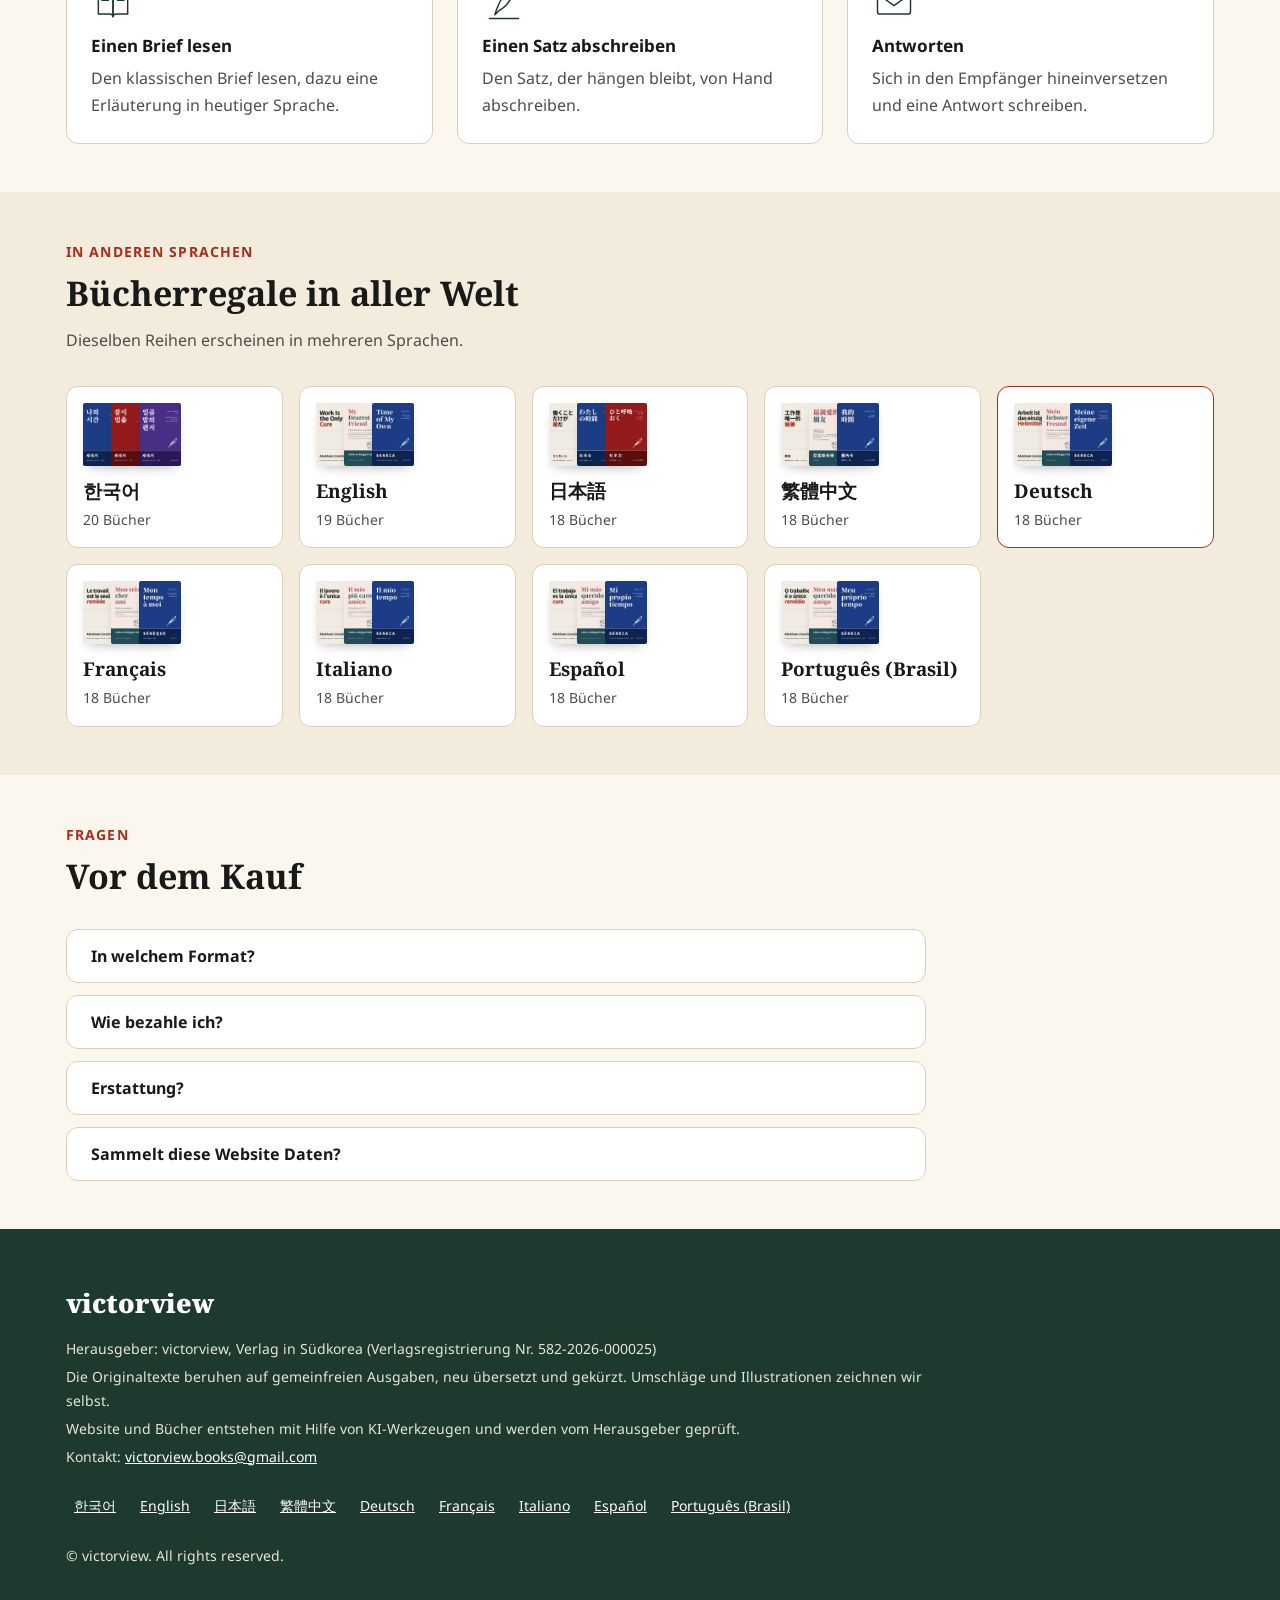
==== commit 25173b9a: "친구에게 보내는 선물 상자와 8개 언어 상자 화면 추가 - gift.html: 추천인이 친구 이름과 추천 책을 골라 메시지를 만들고, 친구는 상자를 열어 무료 책, 추천 책 구매 " ====
--- a/de/index.html
+++ b/de/index.html
@@ -30,7 +30,7 @@
 <link rel="stylesheet" href="https://fonts.googleapis.com/css2?family=Noto+Sans:wght@400;500;700&family=Noto+Serif:wght@500;700;900&display=swap">
 <link rel="stylesheet" href="../assets/global.css">
 <link rel="stylesheet" href="../assets/lang.css">
-<link rel="stylesheet" href="../assets/referral.css">
+<link rel="stylesheet" href="../assets/referral.css?v=20261103c">
 
 </head>
 <body class="no-js">
@@ -55,12 +55,27 @@
   <div class="sec-head reveal"><span class="kicker">KOSTENLOS</span><h2>Sieben Tage, jeden Tag ein Brief</h2></div>
   <div class="freebox reveal"><img src="../covers/de/free7.jpg" alt="Sieben Tage mit Seneca" width="400" height="600" loading="lazy"><div><span class="tag">Kostenlos</span><h3>Sieben Tage mit Seneca</h3><p>Sieben Textstellen aus Senecas „Von der Kürze des Lebens“, mit Seiten für Ihre Antworten. Ein kostenloses Arbeitsbuch zum Ausdrucken.</p><a class="btn" href="https://payhip.com/b/f6vB9" target="_blank" rel="noopener">Kostenlos herunterladen</a> <button class="btn ghost share-btn" type="button" data-url="https://victorview.netlify.app/de/#free" data-title="Sieben Tage mit Seneca" data-text="Sieben Textstellen von Seneca und jeden Tag eine Seite für Ihre Antwort – ein kostenloses Arbeitsbuch." data-done="Link kopiert" data-copy="Diesen Link kopieren">An Freunde senden</button></div></div>
 </div></section>
-<section class="sec ref-event" id="ref"><div class="wrap">
-  <div class="sec-head reveal"><span class="kicker">ZUR ERÖFFNUNG · START AM 4. NOVEMBER 2026</span><h2>Bücher empfehlen, Bücher erhalten</h2><p>Werden Sie Affiliate bei uns auf Payhip. Kauft jemand über Ihren Link, werden 30 % des gezahlten Betrags nach Rabatt Ihrem Empfehlungsguthaben gutgeschrieben. Erreicht das Guthaben den Preis eines unserer Bücher auf Payhip, schicken wir Ihnen einen Gutschein, mit dem Sie dieses Buch kostenlos erhalten.</p></div>
-  <p class="ref-key reveal">30 % des Betrags nach Rabatt · Buchgutscheine, kein Geld · höchstens 2 pro Monat (nicht bei der letzten Abrechnung) · 30 insgesamt als Richtwert (kann überschritten werden)</p>
-  <div class="ref-acts reveal"><a class="btn" href="https://payhip.com/auth/register/af6adc4852bcb3a" target="_blank" rel="noopener">Affiliate werden</a></div>
-  <ul class="ref-fine reveal"><li><b>Zählung</b> Payhip ordnet einen Kauf dem zuletzt angeklickten Affiliate-Link innerhalb der 30 Tage vor dem Kauf zu. 30 % des gezahlten Betrags nach Rabatt werden gutgeschrieben. Eigene Käufe sowie stornierte oder erstattete Bestellungen zählen nicht.</li><li><b>Abrechnung</b> Die Käufe eines Kalendermonats bestätigen wir Anfang des Folgemonats, abzüglich erstatteter Bestellungen. Bereits ausgestellte Gutscheine werden nicht zurückgefordert. Käufe zählen nach koreanischer Zeit je Kalendermonat und werden am ersten Freitag des Folgemonats bestätigt; eine Erstattung nach der Bestätigung wird bei der nächsten Abrechnung abgezogen.</li><li><b>Grenzen</b> Höchstens 2 Gutscheine pro Person und Monat. Käufe vor dem 4. November 2026 zählen nicht. In der Testphase (4. November 2026 – 31. Januar 2027) gelten insgesamt 30 Gutscheine für alle Teilnehmenden als Richtwert; Gutscheine aus dem Programm in Korea und über Payhip-Affiliates werden zusammengezählt. In der Abrechnung, in der der 30. Gutschein ausgegeben wird, erhalten alle, deren Guthaben bei dieser Abrechnung mindestens dem Preis eines Buches entspricht, ihre Gutscheine – im Rahmen von höchstens 2 pro Monat; insgesamt können es daher mehr als 30 sein. Danach wird kein weiteres Empfehlungsguthaben mehr gutgeschrieben; wir geben das bekannt. Käufe bis zum Ende des Tags der Abrechnung, in der der 30. Gutschein ausgegeben wird (koreanische Zeit), zählen weiterhin; spätere Käufe werden nicht mehr gutgeschrieben, und in keinem Fall Käufe nach dem 31. Januar 2027 (koreanische Zeit). Zählende, noch nicht bestätigte Käufe und bereits bestätigtes Guthaben werden bei der letzten Abrechnung abgerechnet. Bei der letzten Abrechnung der Testphase (5. Februar 2027, für Käufe bis 31. Januar 2027) entfällt die Grenze von 2 pro Monat: Sie erhalten alle Gutscheine, die Ihr restliches Guthaben ermöglicht; nur ein Rest unter dem Buchpreis verfällt. Wird der 30. Gutschein erst bei der letzten Abrechnung ausgegeben, gilt die Regel der letzten Abrechnung ohne Grenze von 2 pro Monat. Eine Erstattung nach der letzten Abrechnung ändert nichts an bereits ausgestellten Gutscheinen.</li><li><b>Guthaben</b> Bei einem Gutschein wird der Buchpreis vom Guthaben abgezogen, der Rest bleibt erhalten. Das Guthaben ist kein Geld und nicht übertragbar; es verfällt 6 Monate nach der letzten bestätigten Gutschrift. Bei der letzten Abrechnung verfällt nur ein Rest unter dem niedrigsten Buchpreis (3,99 US$). Gutscheine sind einmalig einlösbar und ab Ausstellung 90 Tage gültig (am letzten Tag bis 9:00 Uhr koreanischer Zeit).</li><li><b>Teilen und Datenschutz</b> Wenn Sie Ihren Link teilen, schreiben Sie gleich am Anfang: „Affiliate-Link – Käufe über diesen Link bringen mir Guthaben für Buchgutscheine; es gelten Bedingungen und Grenzen.“ Ihren Affiliate-Namen, Ihre E-Mail sowie Bestellnummern und Beträge aus dem Payhip-Bericht nutzen wir nur für dieses Programm. Wir löschen diese Daten 6 Monate nach der letzten bestätigten Gutschrift oder der Einlösung des letzten Gutscheins (ohne Einlösung: dem Ablauf) (je nachdem, was später liegt), bei Austritt am nächsten Bearbeitungstag – außer gesetzliche Aufbewahrungspflichten gelten. Änderungen kündigen wir 30 Tage vor Inkrafttreten an. Vor der Ankündigung angesammeltes Guthaben wird nach den bisherigen Bedingungen abgerechnet.</li></ul>
-</div></section>
+<section class="ref-event" id="ref">
+<div class="gift-stage" id="gift-stage" data-open="Geschenk öffnen" data-count="%n von 5 Geschenken geöffnet." data-done="Alle fünf Geschenke sind offen. Die Einzelheiten stehen unten."><div class="gift-fx" aria-hidden="true"></div><div class="wrap">
+  <div class="gift-head"><p class="gift-kicker">ZUR ERÖFFNUNG · START AM 4. NOVEMBER 2026</p><h2>Bücher empfehlen, Bücher erhalten</h2><p class="gift-lead">Das Angebot steckt in fünf Geschenken. Öffnen Sie sie in beliebiger Reihenfolge.</p></div>
+  <div class="gift-grid"><div class="gift-pile" id="gift-pile" role="group"></div><div class="gift-panel"><div aria-live="polite">
+<article class="gift-card" data-box="intro" style="--c:#A92D1B"><h3>Tippen Sie auf ein Geschenk</h3><p>Empfehlen Sie unsere Bücher und sammeln Sie Guthaben für ein Gratisbuch Ihrer Wahl.</p></article>
+<article class="gift-card" data-box="gold" style="--c:#B57B2E"><h3>Ein Gratisbuch Ihrer Wahl</h3><p>Erreicht Ihr Guthaben den Payhip-Preis eines Buchs, senden wir Ihnen einen Gutschein für dieses Buch.</p><p class="gift-small">Buchgutscheine statt Bargeld. Käufe werden einmal im Monat bestätigt.</p></article>
+<article class="gift-card" data-box="purple" style="--c:#4A2E85"><h3>Ihr eigener Link</h3><p>Werden Sie Affiliate bei Payhip und teilen Sie Ihren persönlichen Link.</p><p class="gift-small">Payhip wertet den letzten Affiliate-Link, der in den 30 Tagen vor dem Kauf angeklickt wurde.</p></article>
+<article class="gift-card" data-box="green" style="--c:#1C5D3D"><h3>30 % für Ihr Guthaben</h3><p>30 % des nach Rabatt gezahlten Betrags werden Ihrem Guthaben gutgeschrieben.</p><p class="gift-small">Eigene Käufe sowie stornierte oder erstattete Bestellungen zählen nicht.</p></article>
+<article class="gift-card" data-box="blue" style="--c:#1C3C85"><h3>Als Affiliate-Link kennzeichnen</h3><p>Schreiben Sie beim Teilen gleich zu Beginn, dass Käufe über Ihren Link Ihnen Guthaben für Buchgutscheine einbringen.</p><p class="gift-small">Den genauen Wortlaut finden Sie in den Einzelheiten.</p></article>
+<article class="gift-card" data-box="red" style="--c:#931B1C"><h3>Auf Payhip starten</h3><p>Drücken Sie die Schaltfläche und melden Sie sich bei Payhip als Affiliate an.</p><p class="gift-small">Ihren Affiliate-Namen und Ihre E-Mail-Adresse nutzen wir nur für dieses Programm.</p></article>
+</div>
+  <p class="gift-count" hidden></p>
+  <div class="gift-acts"><a class="btn gift-go" href="https://payhip.com/auth/register/af6adc4852bcb3a" target="_blank" rel="noopener">Affiliate werden</a><a class="btn gift-ghost" href="#event-detail">Alle Einzelheiten ansehen</a></div></div></div>
+  <p class="gift-terms">Testphase: 4. November 2026 bis 31. Januar 2027. Es zählen nur Käufe auf Payhip. Keine Barauszahlung. Bis zu 2 Gutscheine pro Person im Monat (außer bei der Schlussabrechnung), jeweils 90 Tage ab Ausstellung gültig (bis 9:00 Uhr koreanischer Zeit am letzten Tag). Käufe nach dem Tag der Abrechnung, in der der 30. Gutschein (Korea und Ausland zusammen) ausgegeben wird, zählen nicht mehr; bei dieser Abrechnung kann die Gesamtzahl über 30 liegen. Nach der Schlussabrechnung verfällt ein Rest unter 3,99 US-Dollar.</p>
+</div></div>
+<div class="wrap gift-more"><details id="event-detail"><summary>Alle Einzelheiten ansehen</summary><div class="gift-detail-in">
+  <p>Werden Sie Affiliate bei uns auf Payhip. Kauft jemand über Ihren Link, werden 30 % des gezahlten Betrags nach Rabatt Ihrem Empfehlungsguthaben gutgeschrieben. Erreicht das Guthaben den Preis eines unserer Bücher auf Payhip, schicken wir Ihnen einen Gutschein, mit dem Sie dieses Buch kostenlos erhalten.</p>
+  <p class="ref-key">30 % des Betrags nach Rabatt · Buchgutscheine, kein Geld · höchstens 2 pro Monat (nicht bei der letzten Abrechnung) · 30 insgesamt als Richtwert (kann überschritten werden)</p>
+  <ul class="ref-fine"><li><b>Zählung</b> Payhip ordnet einen Kauf dem zuletzt angeklickten Affiliate-Link innerhalb der 30 Tage vor dem Kauf zu. 30 % des gezahlten Betrags nach Rabatt werden gutgeschrieben. Eigene Käufe sowie stornierte oder erstattete Bestellungen zählen nicht.</li><li><b>Abrechnung</b> Die Käufe eines Kalendermonats bestätigen wir Anfang des Folgemonats, abzüglich erstatteter Bestellungen. Bereits ausgestellte Gutscheine werden nicht zurückgefordert. Käufe zählen nach koreanischer Zeit je Kalendermonat und werden am ersten Freitag des Folgemonats bestätigt; eine Erstattung nach der Bestätigung wird bei der nächsten Abrechnung abgezogen.</li><li><b>Grenzen</b> Höchstens 2 Gutscheine pro Person und Monat. Käufe vor dem 4. November 2026 zählen nicht. In der Testphase (4. November 2026 – 31. Januar 2027) gelten insgesamt 30 Gutscheine für alle Teilnehmenden als Richtwert; Gutscheine aus dem Programm in Korea und über Payhip-Affiliates werden zusammengezählt. In der Abrechnung, in der der 30. Gutschein ausgegeben wird, erhalten alle, deren Guthaben bei dieser Abrechnung mindestens dem Preis eines Buches entspricht, ihre Gutscheine – im Rahmen von höchstens 2 pro Monat; insgesamt können es daher mehr als 30 sein. Danach wird kein weiteres Empfehlungsguthaben mehr gutgeschrieben; wir geben das bekannt. Käufe bis zum Ende des Tags der Abrechnung, in der der 30. Gutschein ausgegeben wird (koreanische Zeit), zählen weiterhin; spätere Käufe werden nicht mehr gutgeschrieben, und in keinem Fall Käufe nach dem 31. Januar 2027 (koreanische Zeit). Zählende, noch nicht bestätigte Käufe und bereits bestätigtes Guthaben werden bei der letzten Abrechnung abgerechnet. Bei der letzten Abrechnung der Testphase (5. Februar 2027, für Käufe bis 31. Januar 2027) entfällt die Grenze von 2 pro Monat: Sie erhalten alle Gutscheine, die Ihr restliches Guthaben ermöglicht; nur ein Rest unter dem Buchpreis verfällt. Wird der 30. Gutschein erst bei der letzten Abrechnung ausgegeben, gilt die Regel der letzten Abrechnung ohne Grenze von 2 pro Monat. Eine Erstattung nach der letzten Abrechnung ändert nichts an bereits ausgestellten Gutscheinen.</li><li><b>Guthaben</b> Bei einem Gutschein wird der Buchpreis vom Guthaben abgezogen, der Rest bleibt erhalten. Das Guthaben ist kein Geld und nicht übertragbar; es verfällt 6 Monate nach der letzten bestätigten Gutschrift. Bei der letzten Abrechnung verfällt nur ein Rest unter dem niedrigsten Buchpreis (3,99 US$). Gutscheine sind einmalig einlösbar und ab Ausstellung 90 Tage gültig (am letzten Tag bis 9:00 Uhr koreanischer Zeit).</li><li><b>Teilen und Datenschutz</b> Wenn Sie Ihren Link teilen, schreiben Sie gleich am Anfang: „Affiliate-Link – Käufe über diesen Link bringen mir Guthaben für Buchgutscheine; es gelten Bedingungen und Grenzen.“ Ihren Affiliate-Namen, Ihre E-Mail sowie Bestellnummern und Beträge aus dem Payhip-Bericht nutzen wir nur für dieses Programm. Wir löschen diese Daten 6 Monate nach der letzten bestätigten Gutschrift oder der Einlösung des letzten Gutscheins (ohne Einlösung: dem Ablauf) (je nachdem, was später liegt), bei Austritt am nächsten Bearbeitungstag – außer gesetzliche Aufbewahrungspflichten gelten. Änderungen kündigen wir 30 Tage vor Inkrafttreten an. Vor der Ankündigung angesammeltes Guthaben wird nach den bisherigen Bedingungen abgerechnet.</li></ul>
+</div></details></div>
+</section>
 <section class="sec" id="bond"><div class="wrap">
   <div class="sec-head reveal"><span class="kicker">FÜR LESER ÜBERALL</span><h2>Briefe über Zeiten und Grenzen hinweg</h2></div>
   <div class="bond"><div class="txt reveal"><p>Ein römischer Philosoph vor zweitausend Jahren und ein amerikanisches Ehepaar mitten im Unabhängigkeitskrieg schrieben über dieselben Fragen wie wir heute: Wie gewinne ich meine Zeit zurück? Was tun mit dem Zorn? Wie geht es der Familie in der Ferne? Wie denke ich über Geld und Arbeit?</p></div><div class="themes-box reveal"><h3>Nach Thema wählen</h3><ul class="themes"><li><a href="#b-blue">Die eigene Zeit</a></li><li><a href="#b-red">Zorn bändigen</a></li><li><a href="#b-purple">Vor dem Einschlafen</a></li><li><a href="#b-green">Briefe an die Mutter</a></li><li><a href="#b-goldall">Ein Brief pro Tag, 124 Tage</a></li><li><a href="#b-pliny1">Der Tag des Vulkans</a></li><li><a href="#b-lincoln">Geld und Arbeit</a></li><li><a href="#b-adams">Familie in der Ferne</a></li></ul></div></div>
@@ -89,6 +104,7 @@
 <script src="../assets/jump.js" defer></script>
 <script src="../assets/zoom.js" defer></script>
 <script src="../assets/celebrate.js" defer></script>
+<script src="../assets/gift.js?v=20261103c" defer></script>
 <script>
 (function () {
   document.body.classList.remove('no-js');
--- a/assets/referral.css
+++ b/assets/referral.css
@@ -31,3 +31,81 @@
   .ref-acts .btn { width: 100%; }
 }
 @media print { .ref-band { display: none; } }
+
+/* 선물 상자 이벤트 (2026-11-03 시장 "선물처럼, 화려하게"). 상자 색은 세네카 다섯 책의 표지 색, 무대는 밤의 녹색. 움직임은 누를 때 한 번, 들썩임은 안 열린 상자 하나씩. */
+.gift-stage { position: relative; overflow: hidden; color: #F7F0DF; padding: 44px 0 40px; background: radial-gradient(900px 560px at 30% 62%, #2F6A52 0%, rgba(47,106,82,0) 68%), radial-gradient(620px 420px at 82% 18%, rgba(222,163,87,.26), rgba(222,163,87,0) 70%), #10281F; }
+.gift-stage::before { content: ""; position: absolute; inset: 0; pointer-events: none; background-image: radial-gradient(1.6px 1.6px at 12% 18%, #FFE29A, transparent), radial-gradient(1.4px 1.4px at 38% 9%, #fff, transparent), radial-gradient(2px 2px at 63% 26%, #FFE29A, transparent), radial-gradient(1.4px 1.4px at 88% 44%, #fff, transparent), radial-gradient(2px 2px at 6% 62%, #fff, transparent), radial-gradient(1.6px 1.6px at 52% 84%, #FFE29A, transparent), radial-gradient(1.6px 1.6px at 94% 88%, #FFE29A, transparent); animation: gift-twinkle 3.4s ease-in-out infinite alternate; }
+@keyframes gift-twinkle { from { opacity: .45; } to { opacity: 1; } }
+.gift-stage .wrap { position: relative; }
+.gift-fx { position: absolute; inset: 0; pointer-events: none; z-index: 5; overflow: hidden; }
+.gift-bit { position: absolute; display: block; width: 10px; height: 10px; }
+.gift-bit-0 { clip-path: polygon(50% 0, 62% 38%, 100% 50%, 62% 62%, 50% 100%, 38% 62%, 0 50%, 38% 38%); width: 16px; height: 16px; }
+.gift-bit-1 { width: 6px; height: 16px; border-radius: 2px; }
+.gift-bit-2 { width: 14px; height: 10px; border-radius: 1px; }
+.gift-head { max-width: none; }
+.gift-kicker { color: #FFD98A; font-weight: 700; font-size: var(--fs-small); margin: 0; }
+.gift-head h2 { color: #fff; font-size: clamp(28px, 4.2vw, 44px); line-height: 1.2; margin: var(--s-2) 0 0; }
+.gift-lead { margin: var(--s-3) 0 0; font-size: var(--fs-lead); color: #E8E0CB; }
+.gift-grid { display: grid; grid-template-columns: minmax(0, 1.08fr) minmax(0, .92fr); gap: var(--s-6); align-items: center; margin-top: var(--s-4); }
+.gift-pile { position: relative; width: 100%; max-width: 500px; aspect-ratio: 1 / .96; margin: 0 auto; display: none; }
+.gift-on .gift-pile { display: block; }
+.gift-box { position: absolute; padding: 0; margin: 0; border: 0; background: none; cursor: pointer; line-height: 0; transform: rotate(var(--tilt)); transition: transform .22s cubic-bezier(.2,1.4,.4,1), filter .2s; filter: drop-shadow(0 12px 12px rgba(0,0,0,.42)); -webkit-tap-highlight-color: transparent; border-radius: 12px; }
+.gift-box svg { display: block; width: 100%; height: auto; overflow: visible; }
+.gift-box-gold { left: 32%; top: 0; width: 34%; z-index: 1; --tilt: 3deg; }
+.gift-box-purple { left: 11%; top: 25%; width: 37%; z-index: 2; --tilt: -4deg; }
+.gift-box-green { left: 50%; top: 24%; width: 38%; z-index: 2; --tilt: 3deg; }
+.gift-box-blue { left: 0; top: 52%; width: 47%; z-index: 3; --tilt: 2deg; }
+.gift-box-red { left: 48%; top: 53%; width: 49%; z-index: 3; --tilt: -2deg; }
+.gift-box:hover { transform: rotate(var(--tilt)) translateY(-7px) scale(1.03); filter: drop-shadow(0 16px 14px rgba(0,0,0,.45)) brightness(1.08); }
+.gift-box:focus-visible { outline: 3px solid #FFE29A; outline-offset: 4px; }
+.gift-box.is-nudge { animation: gift-nudge .8s ease-in-out; }
+@keyframes gift-nudge { 0%,100% { transform: rotate(var(--tilt)); } 20% { transform: rotate(calc(var(--tilt) - 5deg)) translateY(-6px); } 45% { transform: rotate(calc(var(--tilt) + 5deg)) translateY(-3px); } 70% { transform: rotate(calc(var(--tilt) - 2deg)); } }
+.gift-lid, .gift-letter, .gift-glow { transform-box: view-box; transition: transform .62s cubic-bezier(.2,1.5,.4,1), opacity .4s; }
+.gift-lid { transform-origin: 170px 60px; }
+.gift-letter { transform: translateY(28px); }
+.gift-glow { opacity: 0; filter: blur(16px); }
+.gift-box.is-open { z-index: 4; }
+.gift-box.is-open .gift-lid { transform: translate(34px, -48px) rotate(24deg); }
+.gift-box-gold.is-open .gift-lid { transform: translate(92px, 30px) rotate(38deg); }
+.gift-box.is-open .gift-letter { transform: translateY(-44px); }
+.gift-box.is-open .gift-glow { opacity: .55; }
+.gift-box.is-current { filter: drop-shadow(0 0 16px rgba(255,226,154,.75)) drop-shadow(0 12px 12px rgba(0,0,0,.42)); }
+.gift-panel { min-width: 0; }
+.gift-card { position: relative; background: #FBF7EE; color: var(--ink); border-radius: 6px 20px 6px 6px; padding: var(--s-5); border-top: 10px solid var(--c, #A92D1B); box-shadow: 0 22px 44px -18px rgba(0,0,0,.7); }
+.gift-stage:not(.gift-on) .gift-card + .gift-card { margin-top: var(--s-3); }
+.gift-stage:not(.gift-on) .gift-card[data-box="intro"] { display: none; }
+.gift-card[hidden] { display: none; }
+.gift-card h3 { font-family: var(--font-serif); font-size: clamp(25px, 3.4vw, 34px); line-height: 1.25; margin: 0; color: var(--ink); }
+.gift-card p { margin: var(--s-3) 0 0; font-size: var(--fs-lead); line-height: 1.65; color: var(--ink-2); }
+.gift-card .gift-small { font-size: var(--fs-small); }
+.gift-count { margin: var(--s-3) 0 0; font-weight: 700; color: #FFD98A; }
+.gift-acts { display: flex; flex-wrap: wrap; gap: var(--s-3); margin-top: var(--s-4); }
+.gift-acts .btn { margin: 0; }
+.gift-acts .gift-ghost { background: transparent; color: #FFE7B0; border: 1.5px solid #E8C36A; }
+.gift-acts .gift-ghost:hover { background: #E8C36A; color: #10281F; }
+.gift-all .gift-acts .btn:first-child { box-shadow: 0 0 0 4px rgba(255,226,154,.55); }
+.gift-terms { margin: var(--s-5) 0 0; padding-top: var(--s-3); border-top: 1px solid rgba(232,195,106,.4); font-size: var(--fs-small); line-height: 1.7; color: #EDE5CF; max-width: 62em; }
+.gift-more { padding-top: var(--s-5); padding-bottom: var(--s-6); }
+.gift-more[hidden] { display: none; }
+#event-detail { scroll-margin-top: 72px; border-radius: var(--r-lg); background: #fff; border: 1px solid #E5C98E; box-shadow: 0 16px 34px -22px rgba(23,26,24,.55); overflow: hidden; }
+#event-detail > summary { position: relative; list-style: none; cursor: pointer; display: flex; align-items: center; justify-content: center; gap: var(--s-3); min-height: 72px; padding: var(--s-3) var(--s-5); text-align: center; font-family: var(--font-serif); font-weight: 700; font-size: clamp(19px, 2.6vw, 24px); color: #fff; background: linear-gradient(90deg, #1C3C85 0 20%, #931B1C 20% 40%, #4A2E85 40% 60%, #1C5D3D 60% 80%, #A86F24 80% 100%); text-shadow: 0 1px 3px rgba(0,0,0,.55); }
+#event-detail > summary::-webkit-details-marker { display: none; }
+#event-detail > summary::after { content: ""; width: 11px; height: 11px; border-right: 3px solid #fff; border-bottom: 3px solid #fff; transform: rotate(45deg) translate(-2px,-2px); transition: transform .25s; }
+#event-detail[open] > summary::after { transform: rotate(225deg) translate(-2px,-2px); }
+#event-detail > summary:focus-visible { outline: 3px solid #FFE29A; outline-offset: -6px; }
+.gift-detail-in { padding: var(--s-5); }
+.gift-detail-in .ref-card { border: 0; padding: 0; background: none; }
+.gift-detail-in .ref-steps li::before { background: var(--dahong); border-color: var(--dahong); color: #fff; font-weight: 700; }
+.gift-detail-in .ref-key { background: #FFF6DF; border-color: #E5C98E; color: var(--ink); font-weight: 600; }
+.gift-detail-in .ref-table td:first-child { color: var(--dahong); }
+.gift-detail-in .ref-fine { margin-top: var(--s-5); padding-top: var(--s-4); border-top: 1px dashed #D8BE85; }
+@media (max-width: 899px) {
+  .gift-grid { grid-template-columns: 1fr; gap: var(--s-4); }
+  .gift-acts .btn { width: 100%; }
+  .gift-detail-in { padding: var(--s-4); }
+}
+@media (prefers-reduced-motion: reduce) {
+  .gift-stage::before, .gift-box.is-nudge { animation: none; }
+  .gift-box, .gift-lid, .gift-letter, .gift-glow { transition: none; }
+}
+@media print { .gift-more[hidden] { display: block !important; } .gift-pile, .gift-fx { display: none !important; } .gift-card[hidden] { display: block !important; } }
